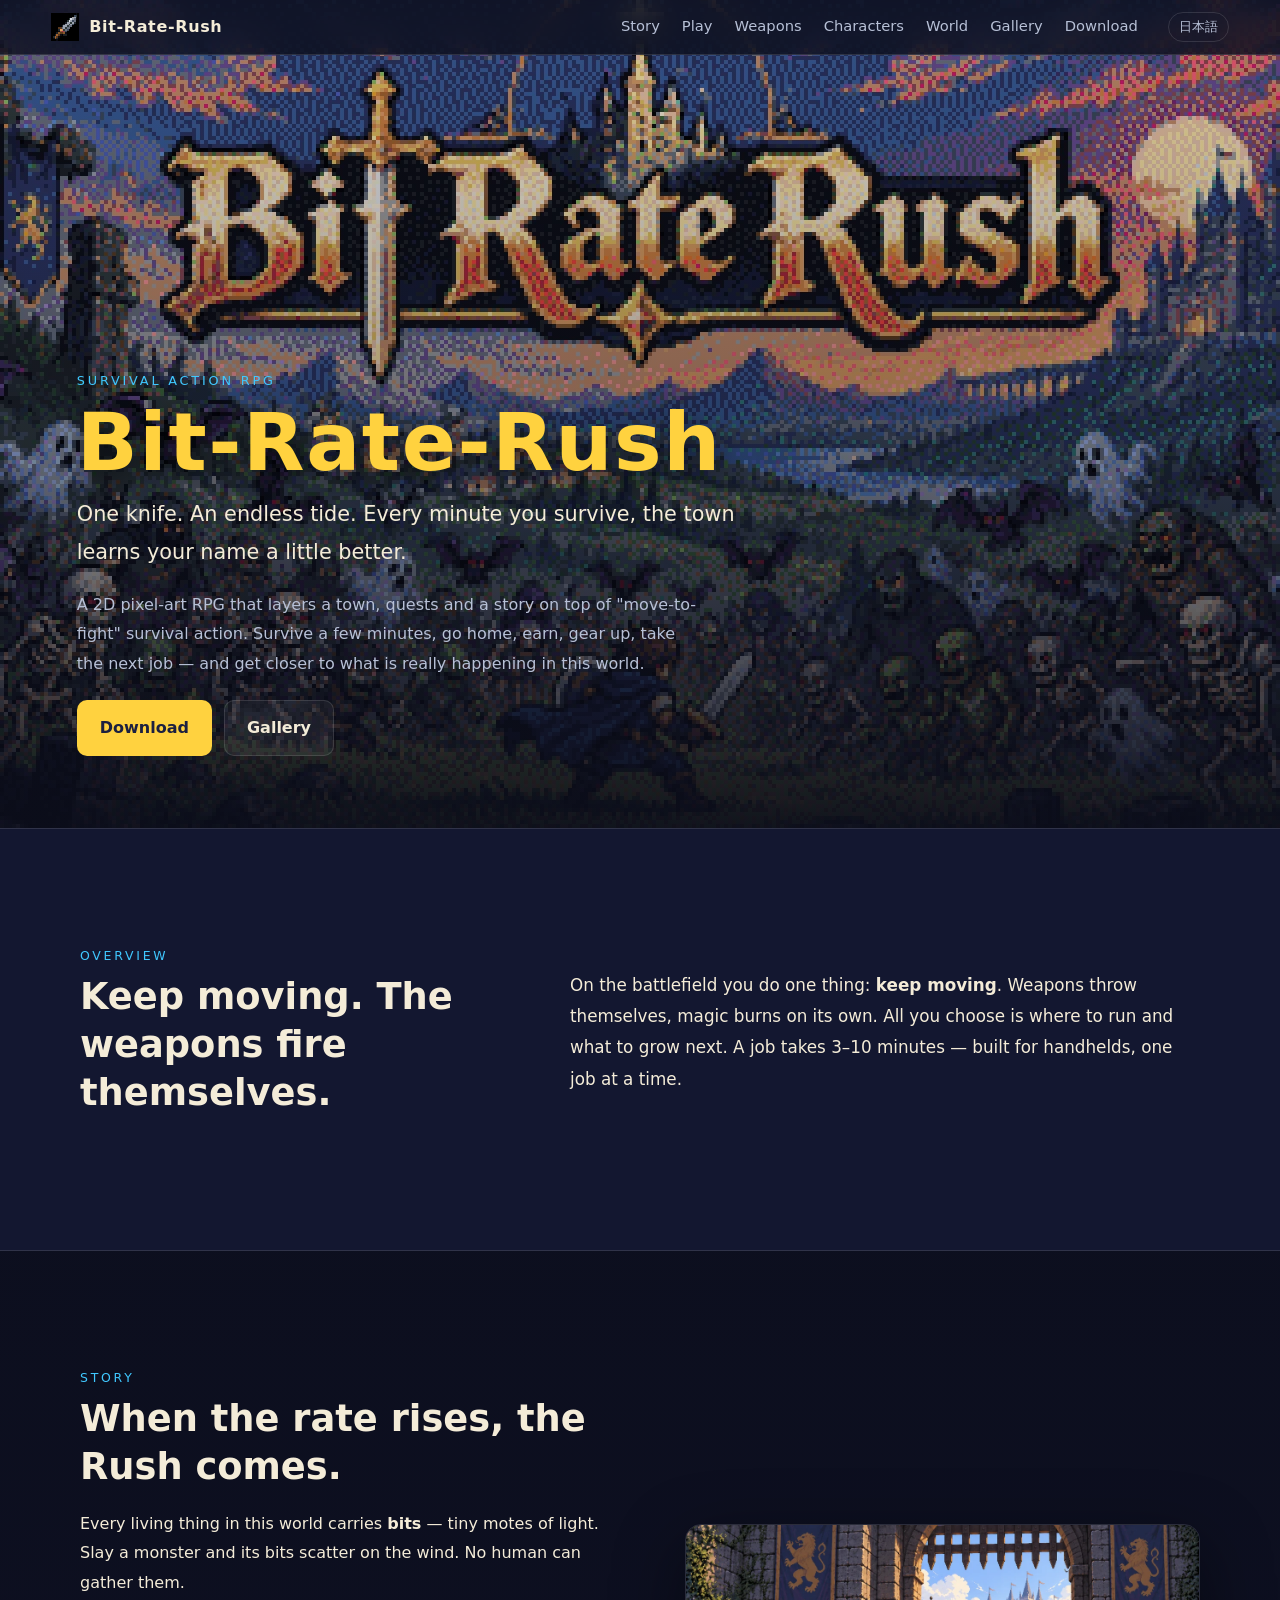
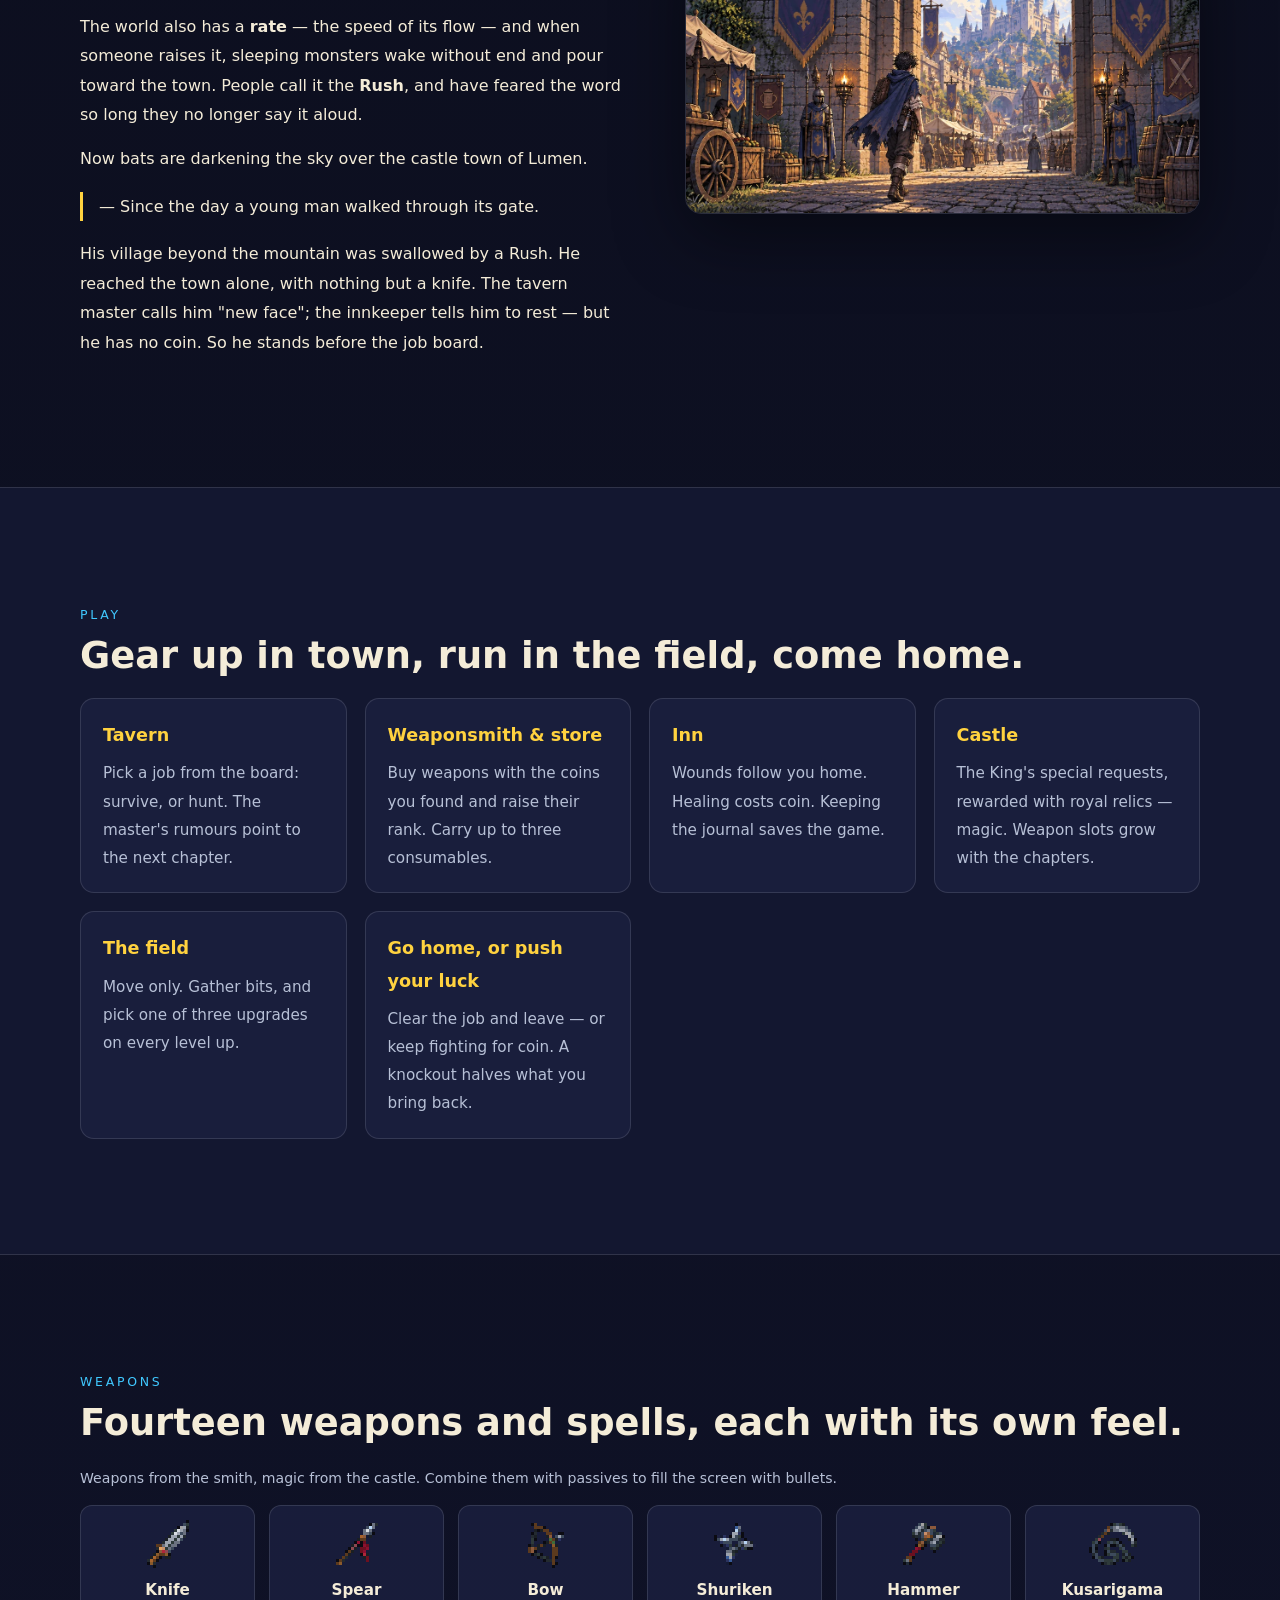
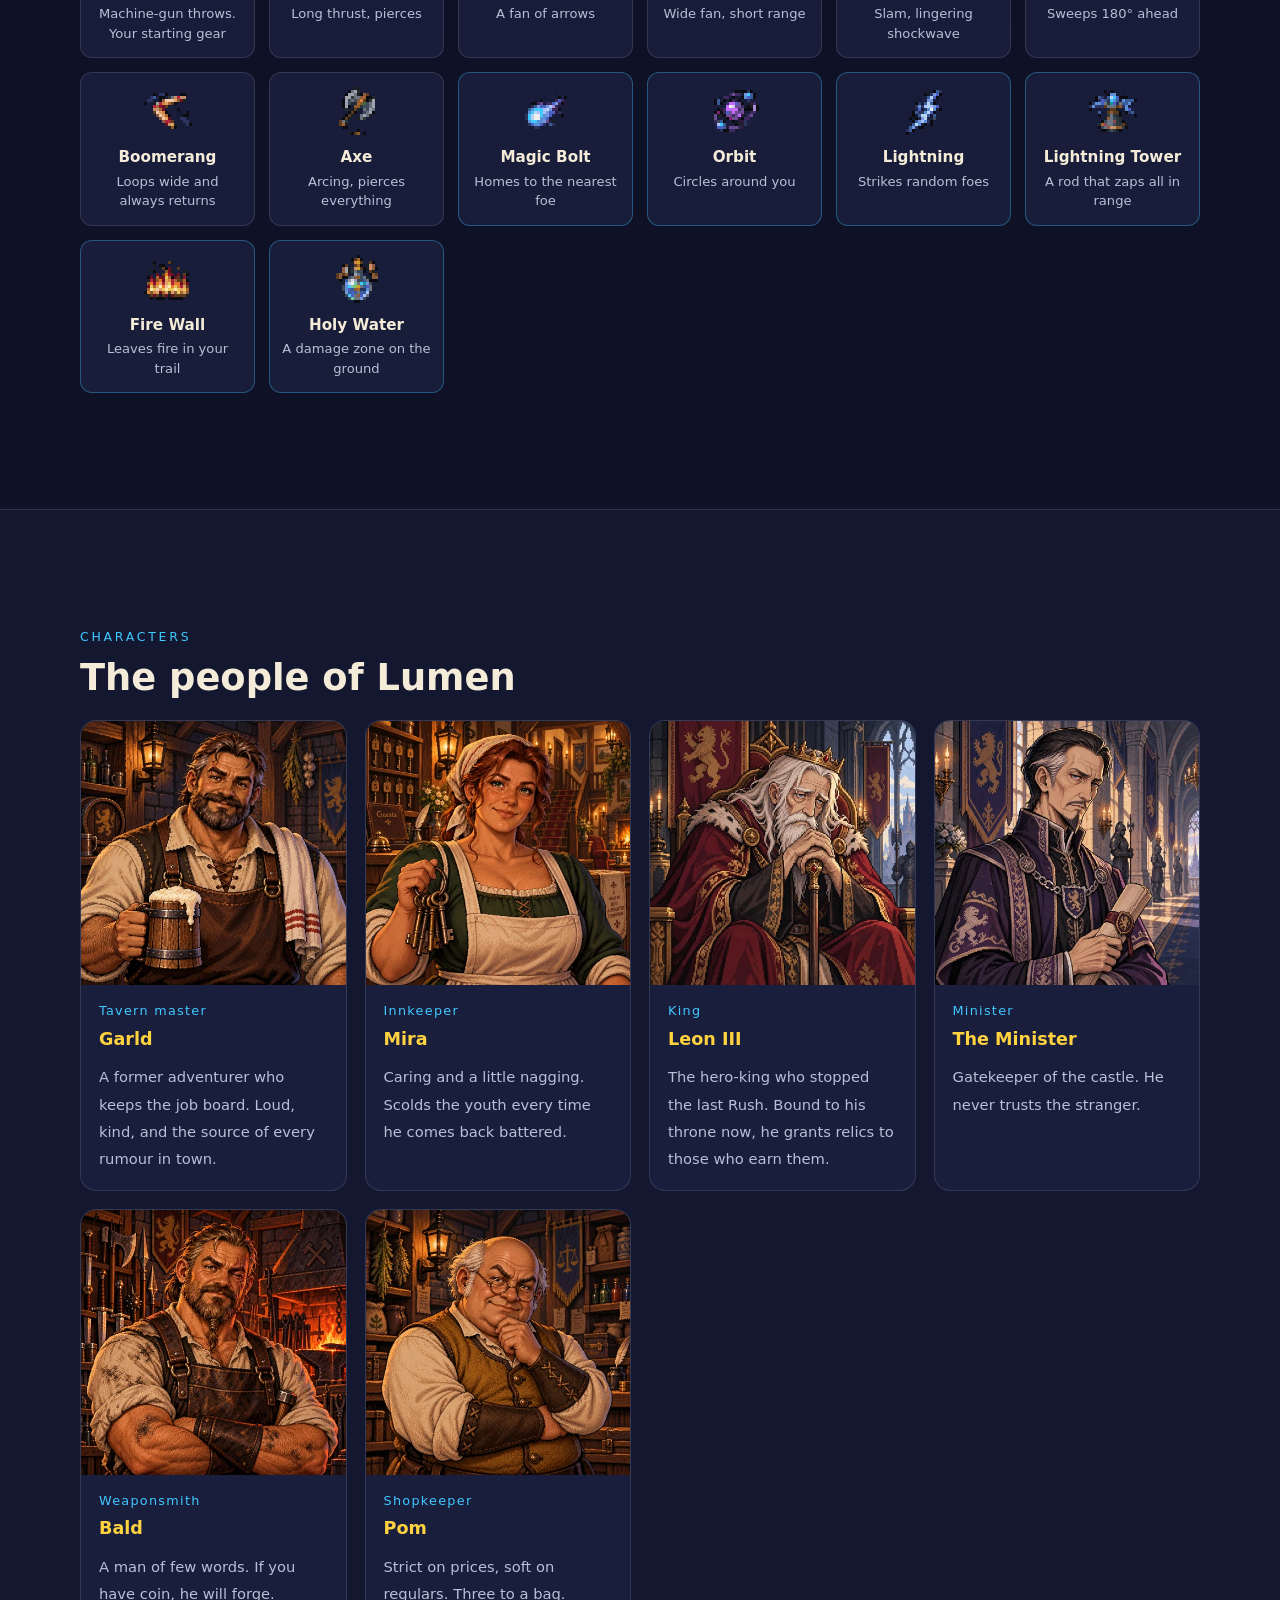
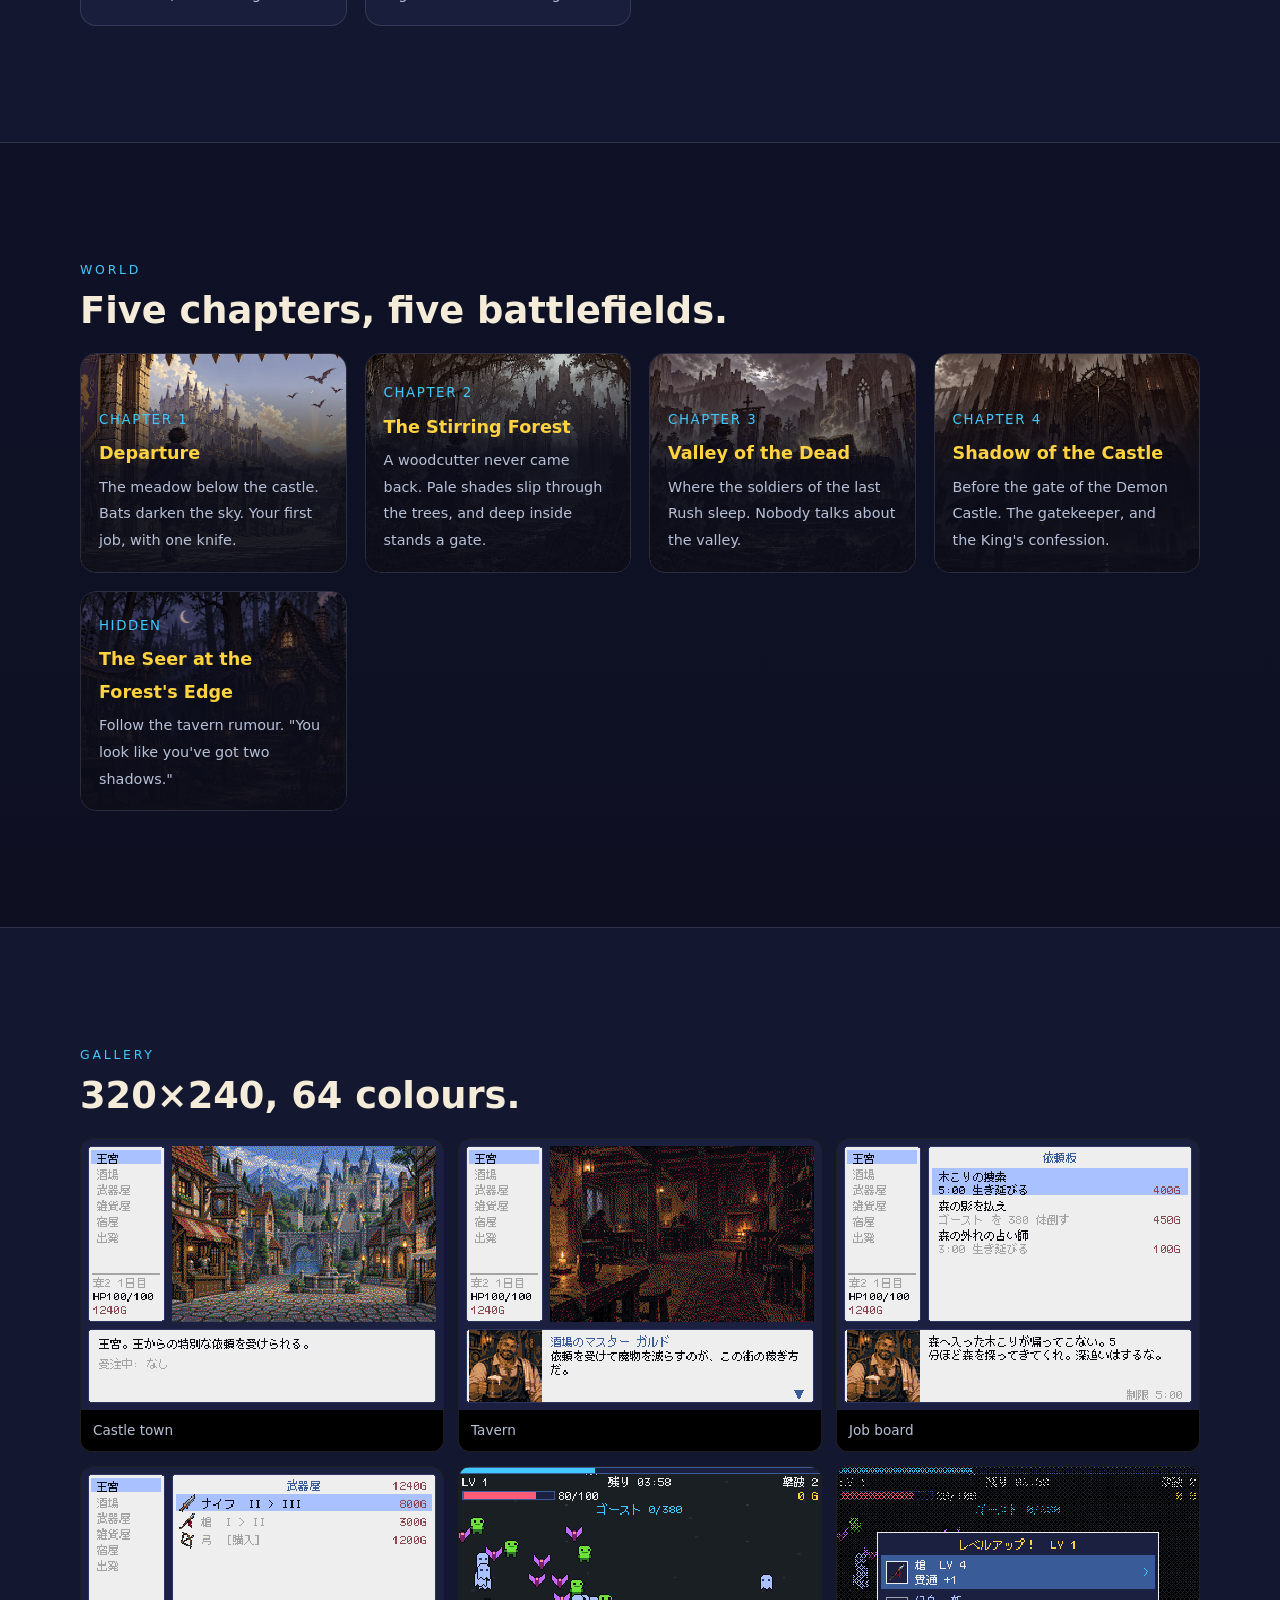
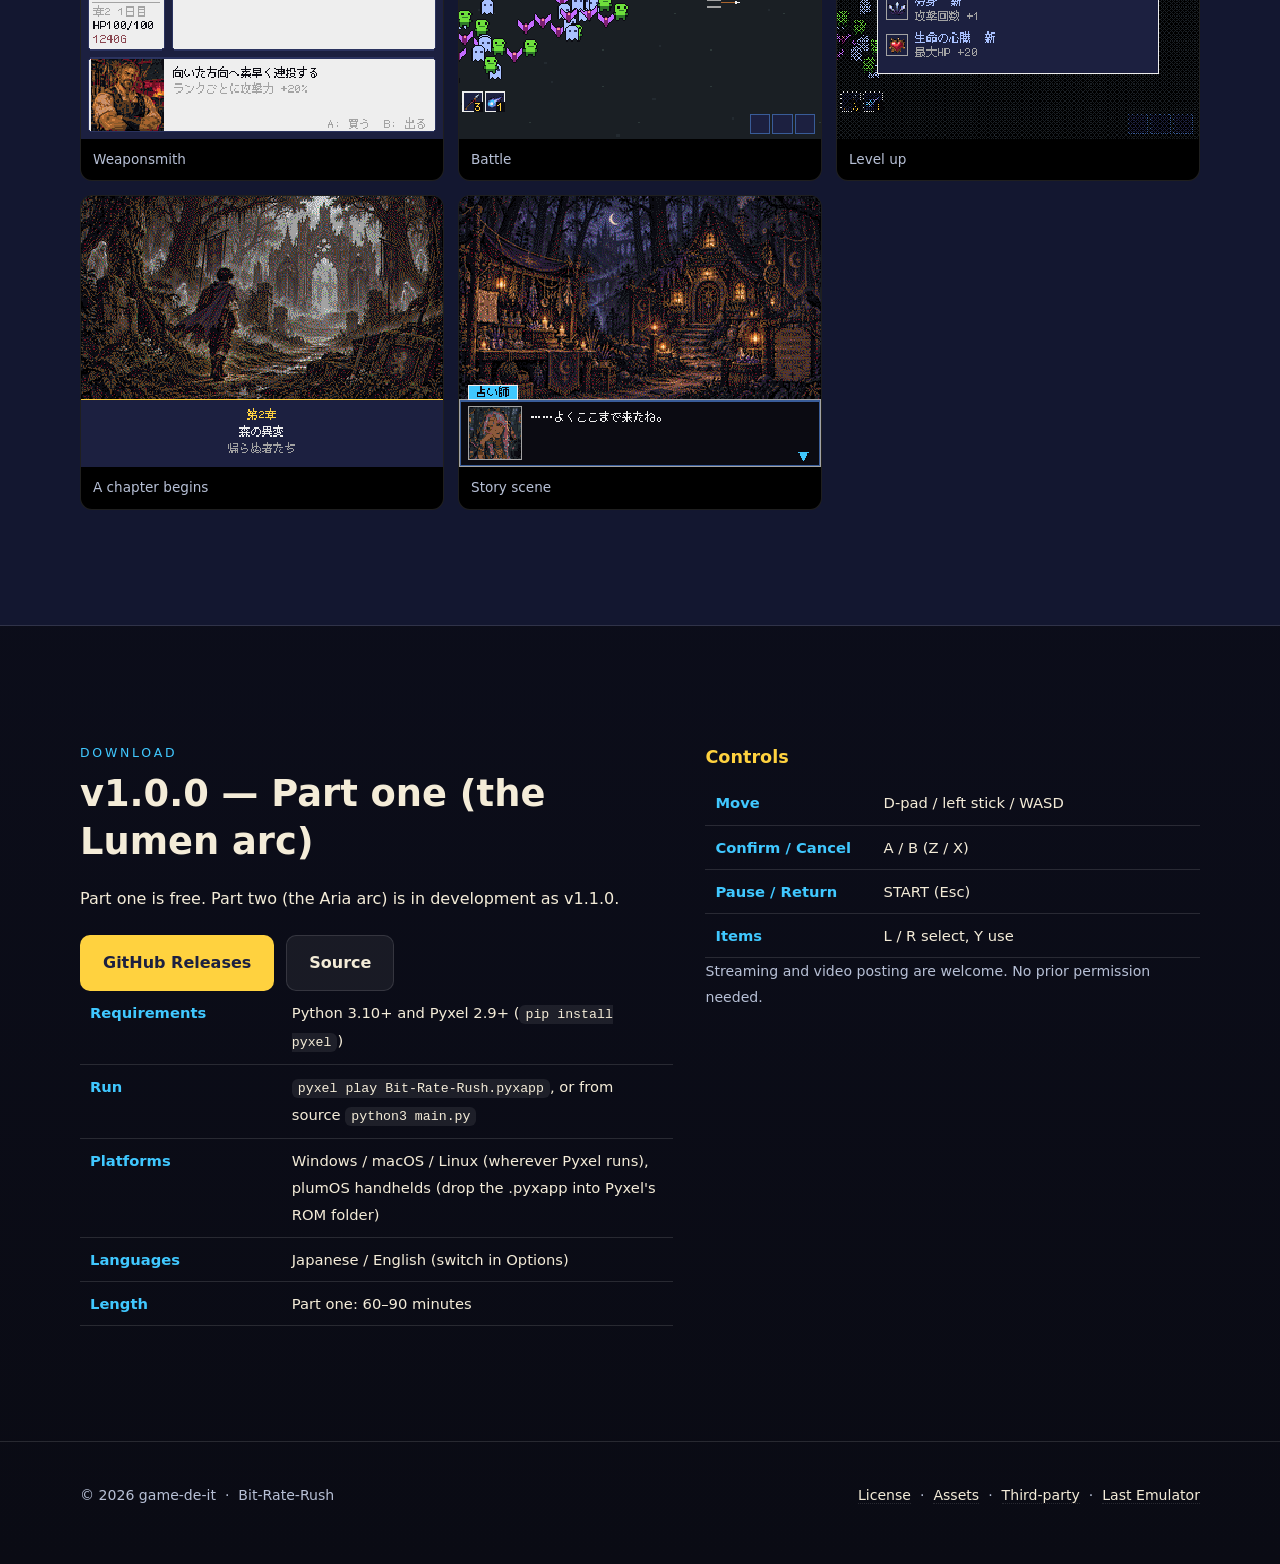
==== index.en.html @ 11d64ed7 "Bit-Rate-Rush 公式サイト (プレビュー版) Co-Authored-By: Claude Opus 5 <noreply@anthropic.com>" ====
<!doctype html>
<html lang="en">
  <head>
    <meta charset="utf-8">
    <meta name="viewport" content="width=device-width, initial-scale=1">
    <title>Bit-Rate-Rush — One knife. An endless tide.</title>
    <meta name="description" content="A 2D pixel-art RPG that layers a town, quests and a story on top of move-to-fight survival action. Built with Pyxel. Japanese / English.">
    <meta name="theme-color" content="#0b0d1a">
    <meta property="og:type" content="website">
    <meta property="og:title" content="Bit-Rate-Rush">
    <meta property="og:description" content="One knife. An endless tide. Every minute you survive, the town learns your name a little better.">
    <meta property="og:image" content="assets/images/hero.webp">
    <link rel="icon" href="assets/images/icon.png">
    <link rel="stylesheet" href="styles.css">
  </head>
  <body>
    <header class="site-header">
      <a class="brand" href="#top"><img class="pixel" src="assets/images/icon.png" alt=""><span>Bit-Rate-Rush</span></a>
      <nav class="site-nav">
        <a href="#story">Story</a>
        <a href="#play">Play</a>
        <a href="#weapons">Weapons</a>
        <a href="#characters">Characters</a>
        <a href="#world">World</a>
        <a href="#gallery">Gallery</a>
        <a href="#download">Download</a>
        <a class="lang" href="index.html">日本語</a>
      </nav>
    </header>

    <main id="top">
      <section class="hero">
        <img class="hero-image pixel" src="assets/images/hero.webp" alt="A young man raising a sword amid a horde">
        <div class="hero-shade"></div>
        <div class="hero-content">
          <p class="kicker">Survival Action RPG</p>
          <h1>Bit-Rate-Rush</h1>
          <p class="subtitle">One knife. An endless tide. Every minute you survive, the town learns your name a little better.</p>
          <p class="hero-copy">
            A 2D pixel-art RPG that layers a town, quests and a story on top of "move-to-fight" survival action.
            Survive a few minutes, go home, earn, gear up, take the next job — and get closer to what is really happening in this world.
          </p>
          <div class="hero-actions">
            <a class="button primary" href="#download">Download</a>
            <a class="button secondary" href="#gallery">Gallery</a>
          </div>
        </div>
      </section>

      <section class="section intro-band">
        <div class="section-inner intro-grid">
          <div><p class="section-label">Overview</p><h2>Keep moving. The weapons fire themselves.</h2></div>
          <p class="lead">On the battlefield you do one thing: <strong>keep moving</strong>. Weapons throw themselves, magic burns on its own. All you choose is where to run and what to grow next. A job takes 3–10 minutes — built for handhelds, one job at a time.</p>
        </div>
      </section>

      <section id="story" class="section">
        <div class="section-inner two-column">
          <div>
            <p class="section-label">Story</p>
            <h2>When the rate rises, the Rush comes.</h2>
            <p>Every living thing in this world carries <strong>bits</strong> — tiny motes of light. Slay a monster and its bits scatter on the wind. No human can gather them.</p>
            <p>The world also has a <strong>rate</strong> — the speed of its flow — and when someone raises it, sleeping monsters wake without end and pour toward the town. People call it the <strong>Rush</strong>, and have feared the word so long they no longer say it aloud.</p>
            <p>Now bats are darkening the sky over the castle town of Lumen.</p>
            <p class="quote">— Since the day a young man walked through its gate.</p>
            <p>His village beyond the mountain was swallowed by a Rush. He reached the town alone, with nothing but a knife. The tavern master calls him "new face"; the innkeeper tells him to rest — but he has no coin. So he stands before the job board.</p>
          </div>
          <figure class="feature-figure"><img src="assets/images/story.webp" alt="A young man passing through the town gate"></figure>
        </div>
      </section>

      <section id="play" class="section intro-band">
        <div class="section-inner">
          <p class="section-label">Play</p>
          <h2>Gear up in town, run in the field, come home.</h2>
          <div class="card-grid">
            <div class="card"><h3>Tavern</h3><p>Pick a job from the board: survive, or hunt. The master's rumours point to the next chapter.</p></div>
            <div class="card"><h3>Weaponsmith &amp; store</h3><p>Buy weapons with the coins you found and raise their rank. Carry up to three consumables.</p></div>
            <div class="card"><h3>Inn</h3><p>Wounds follow you home. Healing costs coin. Keeping the journal saves the game.</p></div>
            <div class="card"><h3>Castle</h3><p>The King's special requests, rewarded with royal relics — magic. Weapon slots grow with the chapters.</p></div>
            <div class="card"><h3>The field</h3><p>Move only. Gather bits, and pick one of three upgrades on every level up.</p></div>
            <div class="card"><h3>Go home, or push your luck</h3><p>Clear the job and leave — or keep fighting for coin. A knockout halves what you bring back.</p></div>
          </div>
        </div>
      </section>

      <section id="weapons" class="section">
        <div class="section-inner">
          <p class="section-label">Weapons</p>
          <h2>Fourteen weapons and spells, each with its own feel.</h2>
          <p class="note">Weapons from the smith, magic from the castle. Combine them with passives to fill the screen with bullets.</p>
          <div class="weapon-grid">
            <div class="weapon"><img class="pixel" src="assets/icons/icon_knife.png" alt=""><b>Knife</b><span>Machine-gun throws. Your starting gear</span></div>
            <div class="weapon"><img class="pixel" src="assets/icons/icon_spear.png" alt=""><b>Spear</b><span>Long thrust, pierces</span></div>
            <div class="weapon"><img class="pixel" src="assets/icons/icon_bow.png" alt=""><b>Bow</b><span>A fan of arrows</span></div>
            <div class="weapon"><img class="pixel" src="assets/icons/icon_shuriken.png" alt=""><b>Shuriken</b><span>Wide fan, short range</span></div>
            <div class="weapon"><img class="pixel" src="assets/icons/icon_hammer.png" alt=""><b>Hammer</b><span>Slam, lingering shockwave</span></div>
            <div class="weapon"><img class="pixel" src="assets/icons/icon_sickle.png" alt=""><b>Kusarigama</b><span>Sweeps 180° ahead</span></div>
            <div class="weapon"><img class="pixel" src="assets/icons/icon_boomerang.png" alt=""><b>Boomerang</b><span>Loops wide and always returns</span></div>
            <div class="weapon"><img class="pixel" src="assets/icons/icon_axe.png" alt=""><b>Axe</b><span>Arcing, pierces everything</span></div>
            <div class="weapon magic"><img class="pixel" src="assets/icons/icon_magic.png" alt=""><b>Magic Bolt</b><span>Homes to the nearest foe</span></div>
            <div class="weapon magic"><img class="pixel" src="assets/icons/icon_orbit.png" alt=""><b>Orbit</b><span>Circles around you</span></div>
            <div class="weapon magic"><img class="pixel" src="assets/icons/icon_zap.png" alt=""><b>Lightning</b><span>Strikes random foes</span></div>
            <div class="weapon magic"><img class="pixel" src="assets/icons/icon_tower.png" alt=""><b>Lightning Tower</b><span>A rod that zaps all in range</span></div>
            <div class="weapon magic"><img class="pixel" src="assets/icons/icon_fire.png" alt=""><b>Fire Wall</b><span>Leaves fire in your trail</span></div>
            <div class="weapon magic"><img class="pixel" src="assets/icons/icon_holy.png" alt=""><b>Holy Water</b><span>A damage zone on the ground</span></div>
          </div>
        </div>
      </section>

      <section id="characters" class="section intro-band">
        <div class="section-inner">
          <p class="section-label">Characters</p>
          <h2>The people of Lumen</h2>
          <div class="character-grid">
            <article class="character-card"><img src="assets/images/npc_master.webp" alt="Garld"><div class="character-body"><p class="role">Tavern master</p><h3>Garld</h3><p>A former adventurer who keeps the job board. Loud, kind, and the source of every rumour in town.</p></div></article>
            <article class="character-card"><img src="assets/images/npc_inn.webp" alt="Mira"><div class="character-body"><p class="role">Innkeeper</p><h3>Mira</h3><p>Caring and a little nagging. Scolds the youth every time he comes back battered.</p></div></article>
            <article class="character-card"><img src="assets/images/npc_king.webp" alt="The King"><div class="character-body"><p class="role">King</p><h3>Leon III</h3><p>The hero-king who stopped the last Rush. Bound to his throne now, he grants relics to those who earn them.</p></div></article>
            <article class="character-card"><img src="assets/images/npc_minister.webp" alt="The Minister"><div class="character-body"><p class="role">Minister</p><h3>The Minister</h3><p>Gatekeeper of the castle. He never trusts the stranger.</p></div></article>
            <article class="character-card"><img src="assets/images/npc_smith.webp" alt="Bald"><div class="character-body"><p class="role">Weaponsmith</p><h3>Bald</h3><p>A man of few words. If you have coin, he will forge.</p></div></article>
            <article class="character-card"><img src="assets/images/npc_shop.webp" alt="Pom"><div class="character-body"><p class="role">Shopkeeper</p><h3>Pom</h3><p>Strict on prices, soft on regulars. Three to a bag.</p></div></article>
          </div>
        </div>
      </section>

      <section id="world" class="section">
        <div class="section-inner">
          <p class="section-label">World</p>
          <h2>Five chapters, five battlefields.</h2>
          <div class="world-grid">
            <div class="world-card"><img src="assets/images/chapter1.webp" alt=""><div class="world-body"><small>CHAPTER 1</small><h3>Departure</h3><p>The meadow below the castle. Bats darken the sky. Your first job, with one knife.</p></div></div>
            <div class="world-card"><img src="assets/images/chapter2.webp" alt=""><div class="world-body"><small>CHAPTER 2</small><h3>The Stirring Forest</h3><p>A woodcutter never came back. Pale shades slip through the trees, and deep inside stands a gate.</p></div></div>
            <div class="world-card"><img src="assets/images/chapter3.webp" alt=""><div class="world-body"><small>CHAPTER 3</small><h3>Valley of the Dead</h3><p>Where the soldiers of the last Rush sleep. Nobody talks about the valley.</p></div></div>
            <div class="world-card"><img src="assets/images/chapter4.webp" alt=""><div class="world-body"><small>CHAPTER 4</small><h3>Shadow of the Castle</h3><p>Before the gate of the Demon Castle. The gatekeeper, and the King's confession.</p></div></div>
            <div class="world-card"><img src="assets/images/forest.webp" alt=""><div class="world-body"><small>HIDDEN</small><h3>The Seer at the Forest's Edge</h3><p>Follow the tavern rumour. "You look like you've got two shadows."</p></div></div>
          </div>
        </div>
      </section>

      <section id="gallery" class="section intro-band">
        <div class="section-inner">
          <p class="section-label">Gallery</p>
          <h2>320×240, 64 colours.</h2>
          <div class="gallery">
            <figure><img class="pixel" src="assets/shots/town.png" alt=""><figcaption>Castle town</figcaption></figure>
            <figure><img class="pixel" src="assets/shots/tavern.png" alt=""><figcaption>Tavern</figcaption></figure>
            <figure><img class="pixel" src="assets/shots/board.png" alt=""><figcaption>Job board</figcaption></figure>
            <figure><img class="pixel" src="assets/shots/smith.png" alt=""><figcaption>Weaponsmith</figcaption></figure>
            <figure><img class="pixel" src="assets/shots/battle.png" alt=""><figcaption>Battle</figcaption></figure>
            <figure><img class="pixel" src="assets/shots/levelup.png" alt=""><figcaption>Level up</figcaption></figure>
            <figure><img class="pixel" src="assets/shots/chapter.png" alt=""><figcaption>A chapter begins</figcaption></figure>
            <figure><img class="pixel" src="assets/shots/vn.png" alt=""><figcaption>Story scene</figcaption></figure>
          </div>
        </div>
      </section>

      <section id="download" class="section">
        <div class="section-inner download-grid">
          <div>
            <p class="section-label">Download</p>
            <h2>v1.0.0 — Part one (the Lumen arc)</h2>
            <p>Part one is free. Part two (the Aria arc) is in development as v1.1.0.</p>
            <div class="hero-actions">
              <a class="button primary" href="https://github.com/game-de-it/Bit-Rate-Rush/releases">GitHub Releases</a>
              <a class="button secondary" href="https://github.com/game-de-it/Bit-Rate-Rush">Source</a>
            </div>
            <table>
              <tr><th>Requirements</th><td>Python 3.10+ and <a href="https://github.com/kitao/pyxel">Pyxel</a> 2.9+ (<code>pip install pyxel</code>)</td></tr>
              <tr><th>Run</th><td><code>pyxel play Bit-Rate-Rush.pyxapp</code>, or from source <code>python3 main.py</code></td></tr>
              <tr><th>Platforms</th><td>Windows / macOS / Linux (wherever Pyxel runs), plumOS handhelds (drop the .pyxapp into Pyxel's ROM folder)</td></tr>
              <tr><th>Languages</th><td>Japanese / English (switch in Options)</td></tr>
              <tr><th>Length</th><td>Part one: 60–90 minutes</td></tr>
            </table>
          </div>
          <div>
            <h3>Controls</h3>
            <table>
              <tr><th>Move</th><td>D-pad / left stick / WASD</td></tr>
              <tr><th>Confirm / Cancel</th><td>A / B (Z / X)</td></tr>
              <tr><th>Pause / Return</th><td>START (Esc)</td></tr>
              <tr><th>Items</th><td>L / R select, Y use</td></tr>
            </table>
            <p class="note">Streaming and video posting are welcome. No prior permission needed.</p>
          </div>
        </div>
      </section>
    </main>

    <footer class="site-footer">
      <div class="section-inner">
        <div>© 2026 game-de-it &nbsp;·&nbsp; Bit-Rate-Rush</div>
        <div>
          <a href="https://github.com/game-de-it/Bit-Rate-Rush/blob/main/LICENSE">License</a> &nbsp;·&nbsp;
          <a href="https://github.com/game-de-it/Bit-Rate-Rush/blob/main/LICENSE-assets.md">Assets</a> &nbsp;·&nbsp;
          <a href="https://github.com/game-de-it/Bit-Rate-Rush/blob/main/THIRD-PARTY.md">Third-party</a> &nbsp;·&nbsp;
          <a href="https://game-de-it.github.io/last-emulator-web/">Last Emulator</a>
        </div>
      </div>
    </footer>
  </body>
</html>
---- styles.css ----
:root {
  color-scheme: dark;
  --bg: #0b0d1a;
  --bg-soft: #131730;
  --panel: rgba(28, 32, 64, 0.78);
  --panel-solid: #1c2040;
  --ink: #f4ecd8;
  --muted: #b7c0d6;
  --line: rgba(255, 255, 255, 0.12);
  --gold: #ffd23f;
  --accent: #40c8ff;
  --red: #ff5c7a;
  --green: #6ee03c;
  --shadow: 0 22px 70px rgba(0, 0, 0, 0.45);
  font-family: "Hiragino Sans", "Hiragino Kaku Gothic ProN", "Yu Gothic", Meiryo, system-ui, sans-serif;
}
* { box-sizing: border-box; }
html { scroll-behavior: smooth; }
body {
  margin: 0;
  background:
    radial-gradient(circle at 12% 6%, rgba(64, 200, 255, 0.10), transparent 30rem),
    radial-gradient(circle at 88% 10%, rgba(255, 210, 63, 0.08), transparent 26rem),
    linear-gradient(180deg, #0b0d1a 0%, #10132a 55%, #0a0b14 100%);
  color: var(--ink);
  line-height: 1.85;
}
img { display: block; max-width: 100%; }
a { color: inherit; text-decoration: none; }
.pixel { image-rendering: pixelated; image-rendering: crisp-edges; }

/* header */
.site-header {
  position: fixed; z-index: 20; top: 0; left: 0; right: 0;
  display: flex; align-items: center; justify-content: space-between; gap: 24px;
  padding: 12px clamp(18px, 4vw, 56px);
  background: rgba(11, 13, 26, 0.78);
  border-bottom: 1px solid var(--line);
  backdrop-filter: blur(16px);
}
.brand { display: flex; align-items: center; gap: 10px; font-weight: 700; letter-spacing: 0.04em; }
.brand img { width: 28px; height: 28px; }
.site-nav { display: flex; gap: clamp(10px, 2vw, 22px); font-size: 0.92rem; color: var(--muted); flex-wrap: wrap; justify-content: flex-end; }
.site-nav a:hover { color: var(--ink); }
.lang { margin-left: 8px; padding: 2px 10px; border: 1px solid var(--line); border-radius: 999px; font-size: 0.8rem; }

/* hero */
.hero { position: relative; min-height: 92vh; display: grid; align-items: end; overflow: hidden; }
.hero-image { position: absolute; inset: 0; width: 100%; height: 100%; object-fit: cover; object-position: center 30%; }
.hero-shade { position: absolute; inset: 0; background: linear-gradient(180deg, rgba(11,13,26,0.15) 0%, rgba(11,13,26,0.35) 50%, rgba(11,13,26,0.96) 100%); }
.hero-content { position: relative; padding: 0 clamp(18px, 6vw, 96px) clamp(48px, 8vh, 96px); max-width: 860px; }
.kicker { margin: 0 0 8px; color: var(--accent); letter-spacing: 0.22em; text-transform: uppercase; font-size: 0.8rem; }
.hero h1 { margin: 0; font-size: clamp(2.4rem, 7vw, 5rem); line-height: 1.05; letter-spacing: 0.02em; color: var(--gold); text-shadow: 0 6px 30px rgba(0,0,0,0.6); }
.subtitle { margin: 10px 0 18px; font-size: clamp(1rem, 2vw, 1.3rem); color: var(--ink); }
.hero-copy { max-width: 620px; color: var(--muted); }
.hero-actions { display: flex; gap: 12px; flex-wrap: wrap; margin-top: 22px; }
.button { display: inline-block; padding: 12px 22px; border-radius: 10px; font-weight: 700; border: 1px solid var(--line); transition: transform .15s, background .15s; }
.button:hover { transform: translateY(-2px); }
.button.primary { background: var(--gold); color: #1c2040; border-color: transparent; }
.button.secondary { background: rgba(255,255,255,0.06); }

/* sections */
.section { padding: clamp(56px, 9vw, 120px) clamp(18px, 5vw, 72px); }
.section-inner { max-width: 1120px; margin: 0 auto; }
.section-label { margin: 0 0 6px; color: var(--accent); letter-spacing: 0.22em; text-transform: uppercase; font-size: 0.78rem; }
h2 { margin: 0 0 18px; font-size: clamp(1.5rem, 3.4vw, 2.3rem); line-height: 1.3; }
h3 { margin: 0 0 8px; font-size: 1.1rem; color: var(--gold); }
p { margin: 0 0 14px; }
.two-column { display: grid; grid-template-columns: 1.05fr 1fr; gap: clamp(24px, 5vw, 64px); align-items: center; }
.feature-figure { margin: 0; border-radius: 16px; overflow: hidden; box-shadow: var(--shadow); border: 1px solid var(--line); }
.intro-band { background: var(--bg-soft); border-top: 1px solid var(--line); border-bottom: 1px solid var(--line); }
.intro-grid { display: grid; grid-template-columns: 1fr 1.4fr; gap: 40px; align-items: center; }
.lead { font-size: 1.05rem; }
.quote { border-left: 3px solid var(--gold); padding-left: 16px; color: var(--ink); font-style: normal; margin: 18px 0; }

/* cards */
.card-grid { display: grid; grid-template-columns: repeat(auto-fit, minmax(240px, 1fr)); gap: 18px; }
.card { background: var(--panel); border: 1px solid var(--line); border-radius: 14px; padding: 20px 22px; }
.card p { color: var(--muted); font-size: 0.95rem; margin: 0; }

/* weapons */
.weapon-grid { display: grid; grid-template-columns: repeat(auto-fit, minmax(150px, 1fr)); gap: 14px; }
.weapon { background: var(--panel); border: 1px solid var(--line); border-radius: 12px; padding: 14px 12px; text-align: center; }
.weapon img { width: 48px; height: 48px; margin: 0 auto 8px; }
.weapon b { display: block; color: var(--ink); font-size: 0.95rem; }
.weapon span { color: var(--muted); font-size: 0.82rem; line-height: 1.5; display: block; }
.weapon.magic { border-color: rgba(64,200,255,0.35); }

/* characters */
.character-grid { display: grid; grid-template-columns: repeat(auto-fit, minmax(230px, 1fr)); gap: 18px; }
.character-card { background: var(--panel); border: 1px solid var(--line); border-radius: 16px; overflow: hidden; }
.character-card img { width: 100%; aspect-ratio: 1; object-fit: cover; }
.character-body { padding: 14px 18px 18px; }
.role { margin: 0; color: var(--accent); font-size: 0.8rem; letter-spacing: 0.1em; }
.character-body p:last-child { color: var(--muted); font-size: 0.92rem; margin: 0; }

/* world */
.world-grid { display: grid; grid-template-columns: repeat(auto-fit, minmax(260px, 1fr)); gap: 18px; }
.world-card { position: relative; border-radius: 16px; overflow: hidden; border: 1px solid var(--line); min-height: 220px; display: grid; align-items: end; }
.world-card img { position: absolute; inset: 0; width: 100%; height: 100%; object-fit: cover; }
.world-card .world-body { position: relative; padding: 18px; background: linear-gradient(180deg, transparent, rgba(11,13,26,0.92) 45%); }
.world-body small { color: var(--accent); letter-spacing: 0.12em; }
.world-body h3 { margin: 4px 0; }
.world-body p { margin: 0; color: var(--muted); font-size: 0.9rem; }

/* gallery */
.gallery { display: grid; grid-template-columns: repeat(auto-fit, minmax(300px, 1fr)); gap: 14px; }
.gallery figure { margin: 0; border-radius: 12px; overflow: hidden; border: 1px solid var(--line); background: #000; }
.gallery figcaption { padding: 8px 12px; font-size: 0.85rem; color: var(--muted); }

/* download */
.download-grid { display: grid; grid-template-columns: 1.2fr 1fr; gap: 32px; align-items: start; }
table { width: 100%; border-collapse: collapse; font-size: 0.92rem; }
th, td { text-align: left; padding: 8px 10px; border-bottom: 1px solid var(--line); vertical-align: top; }
th { color: var(--accent); font-weight: 600; width: 34%; }
.note { color: var(--muted); font-size: 0.88rem; }
code { background: rgba(255,255,255,0.08); padding: 2px 6px; border-radius: 6px; font-size: 0.9em; }

/* footer */
.site-footer { padding: 40px clamp(18px, 5vw, 72px) 60px; border-top: 1px solid var(--line); color: var(--muted); font-size: 0.88rem; }
.site-footer .section-inner { display: flex; flex-wrap: wrap; gap: 18px 36px; justify-content: space-between; }
.site-footer a { color: var(--ink); border-bottom: 1px dotted var(--line); }

@media (max-width: 820px) {
  .two-column, .intro-grid, .download-grid { grid-template-columns: 1fr; }
  .site-nav { display: none; }
  .hero { min-height: 70vh; }
}
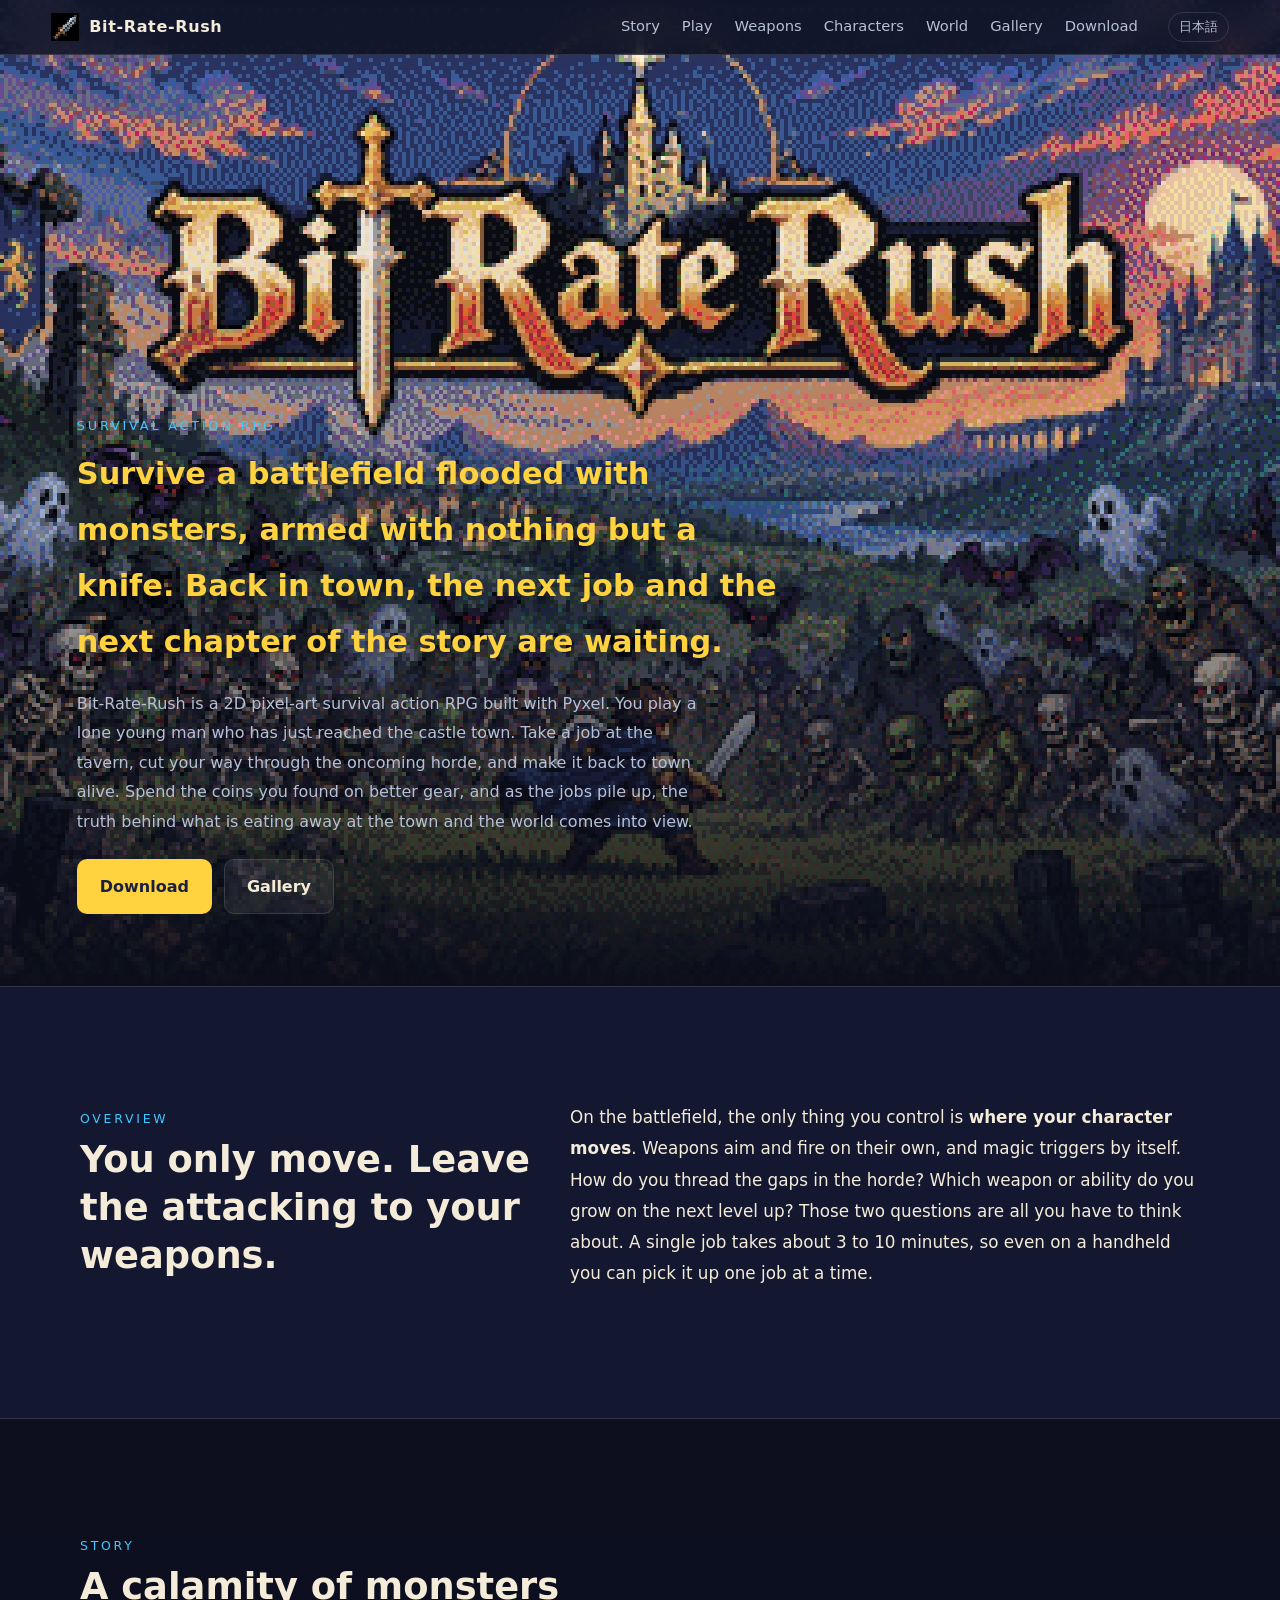
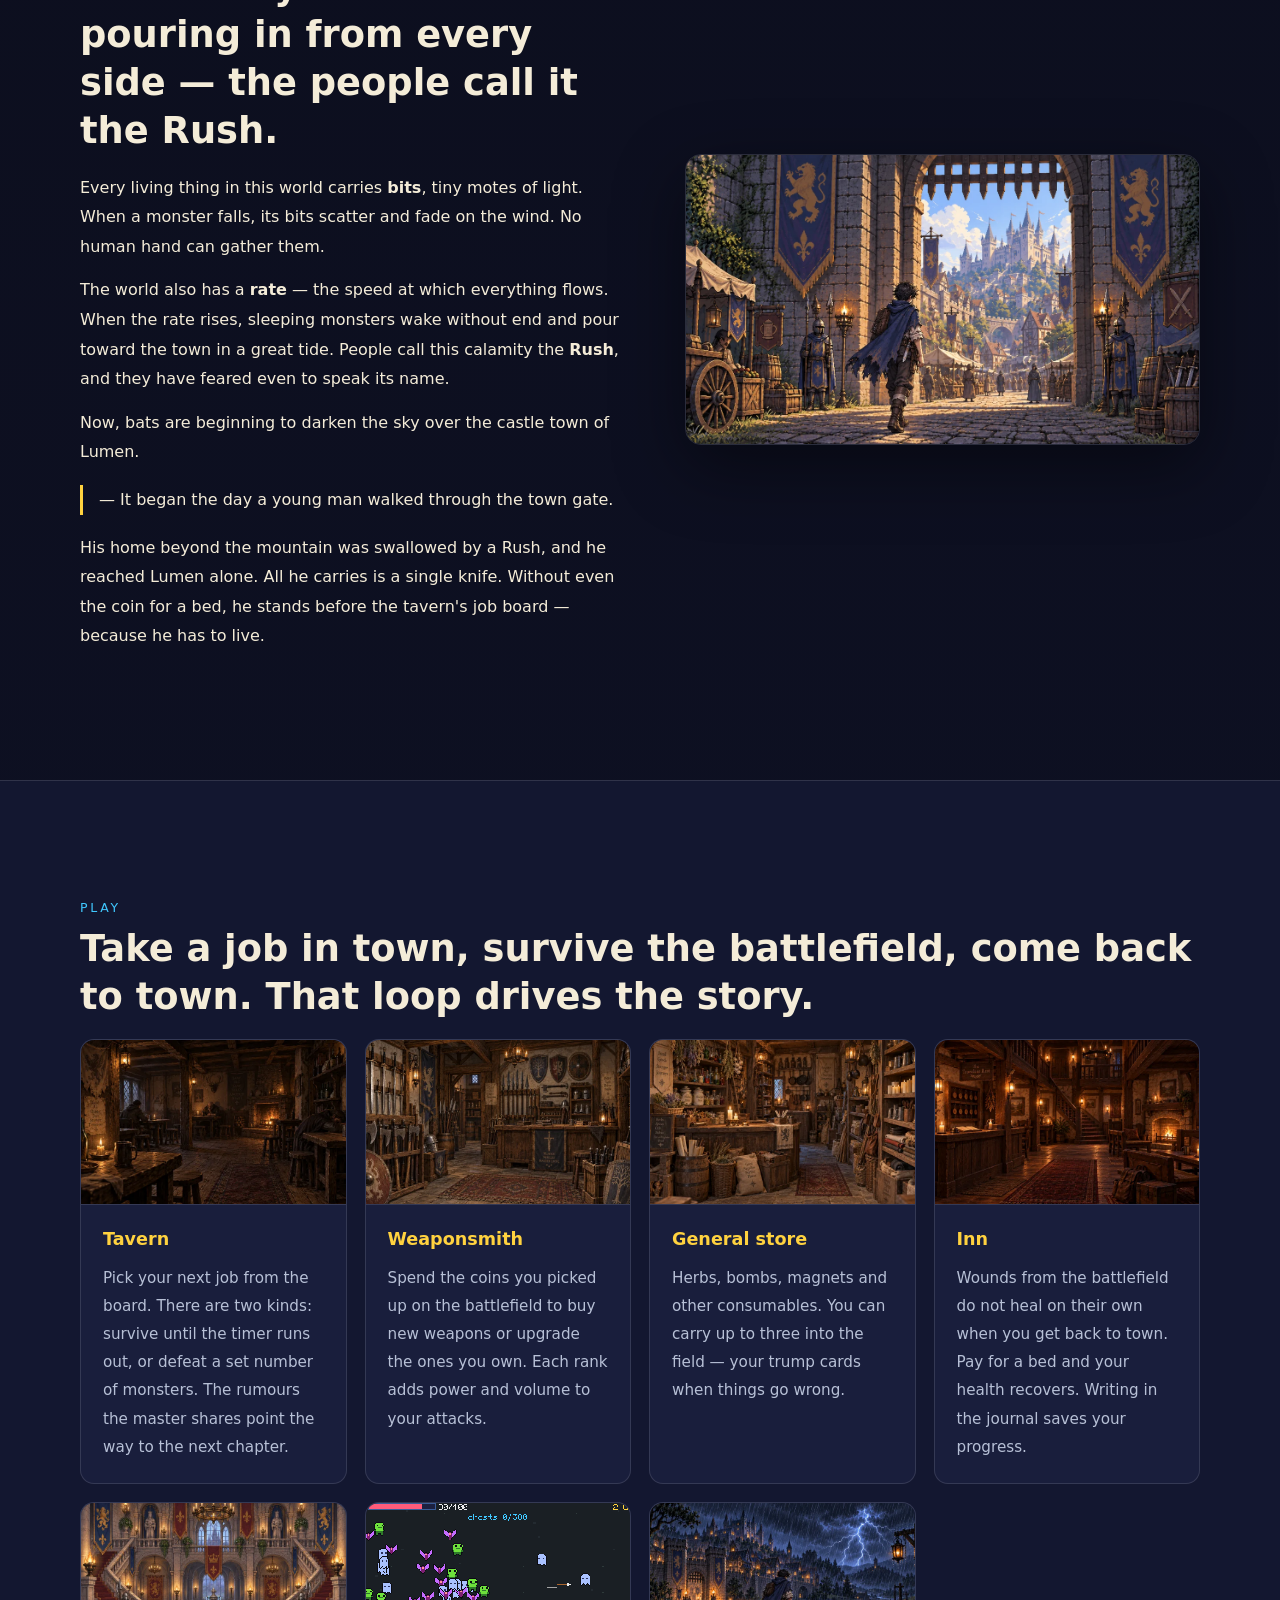
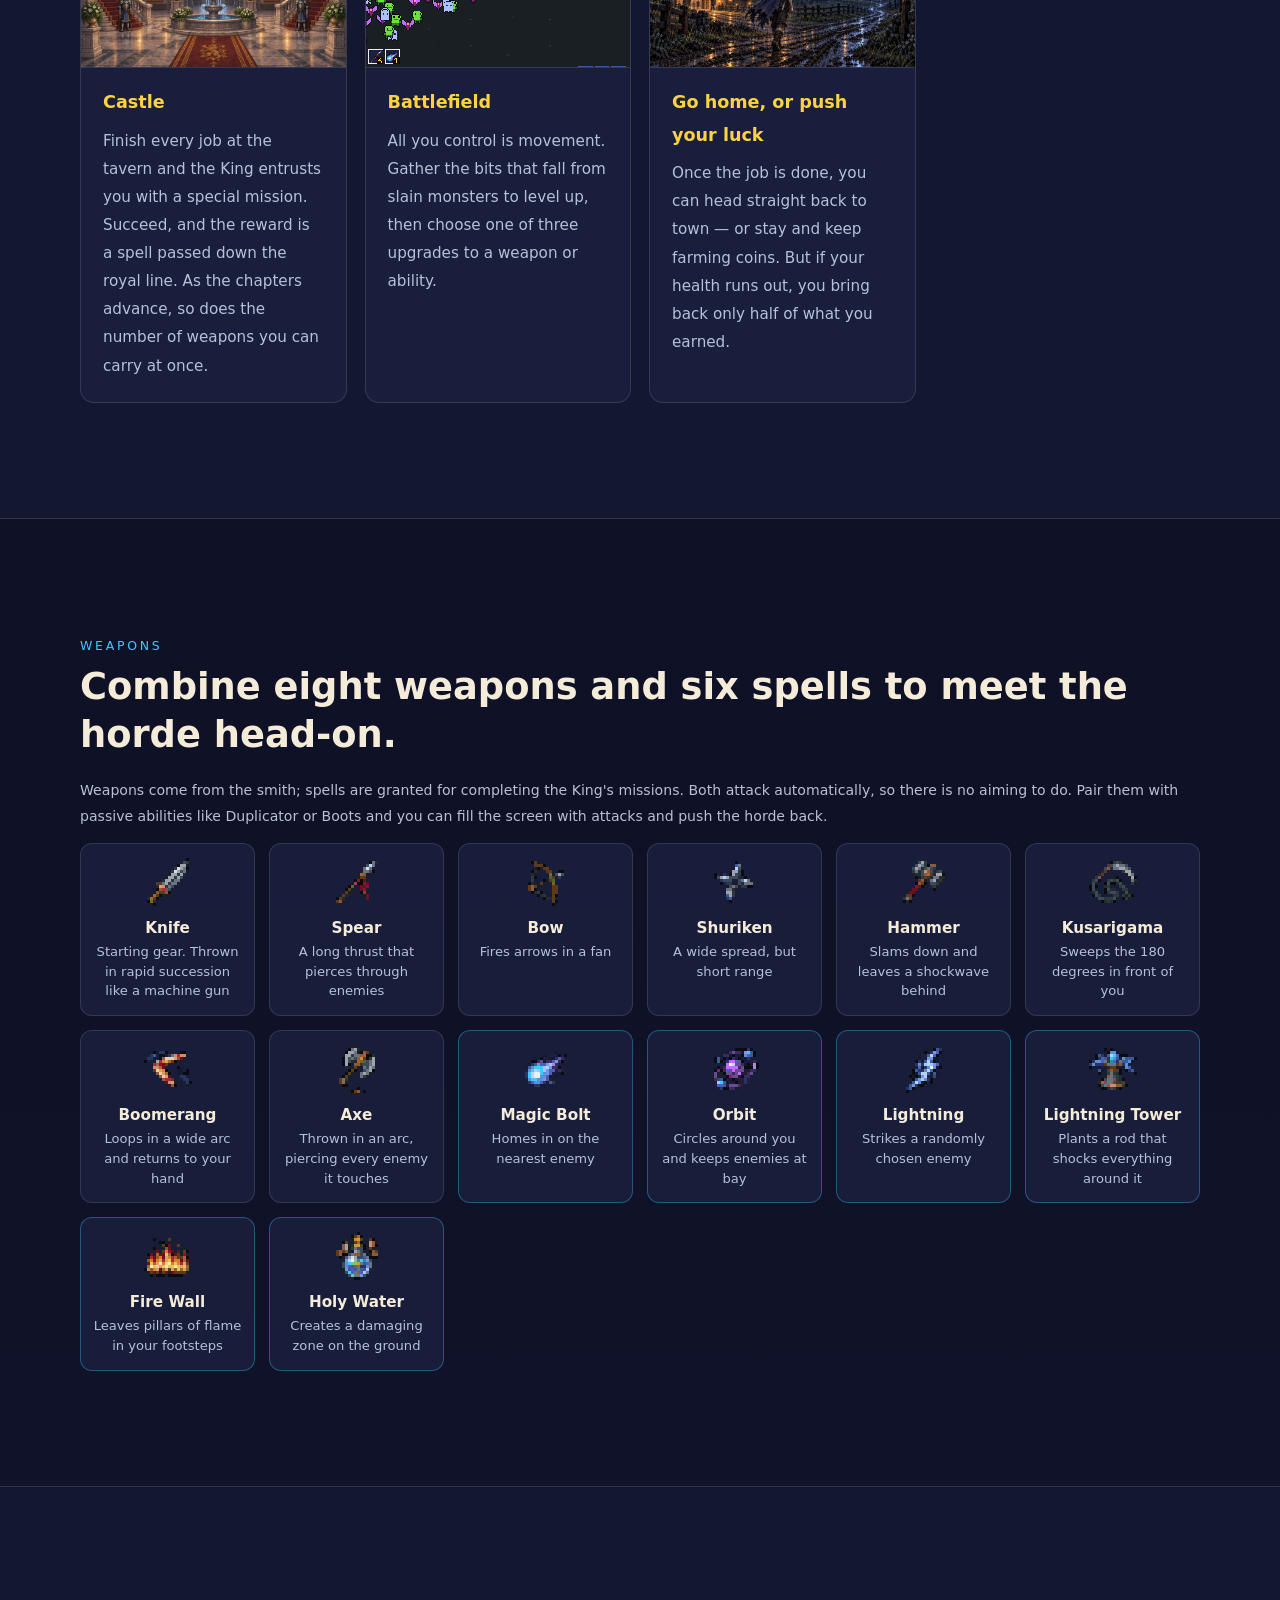
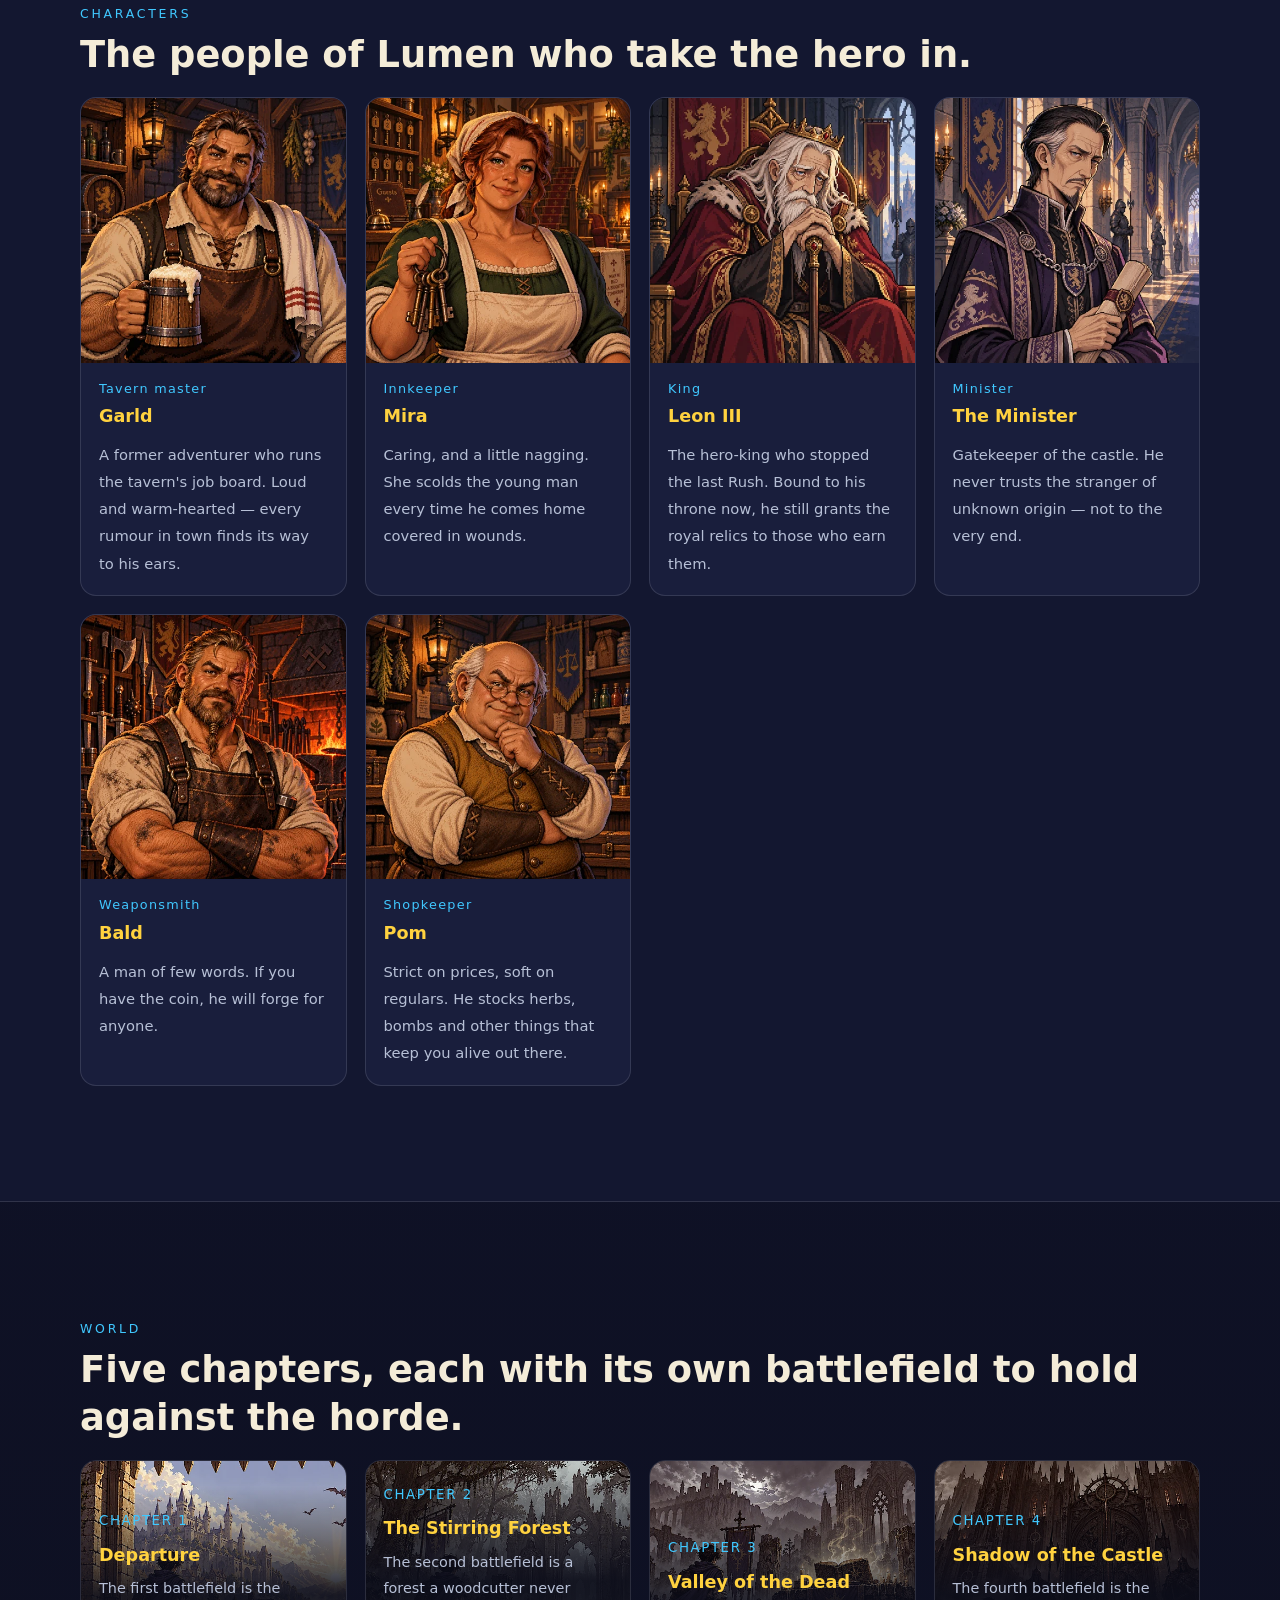
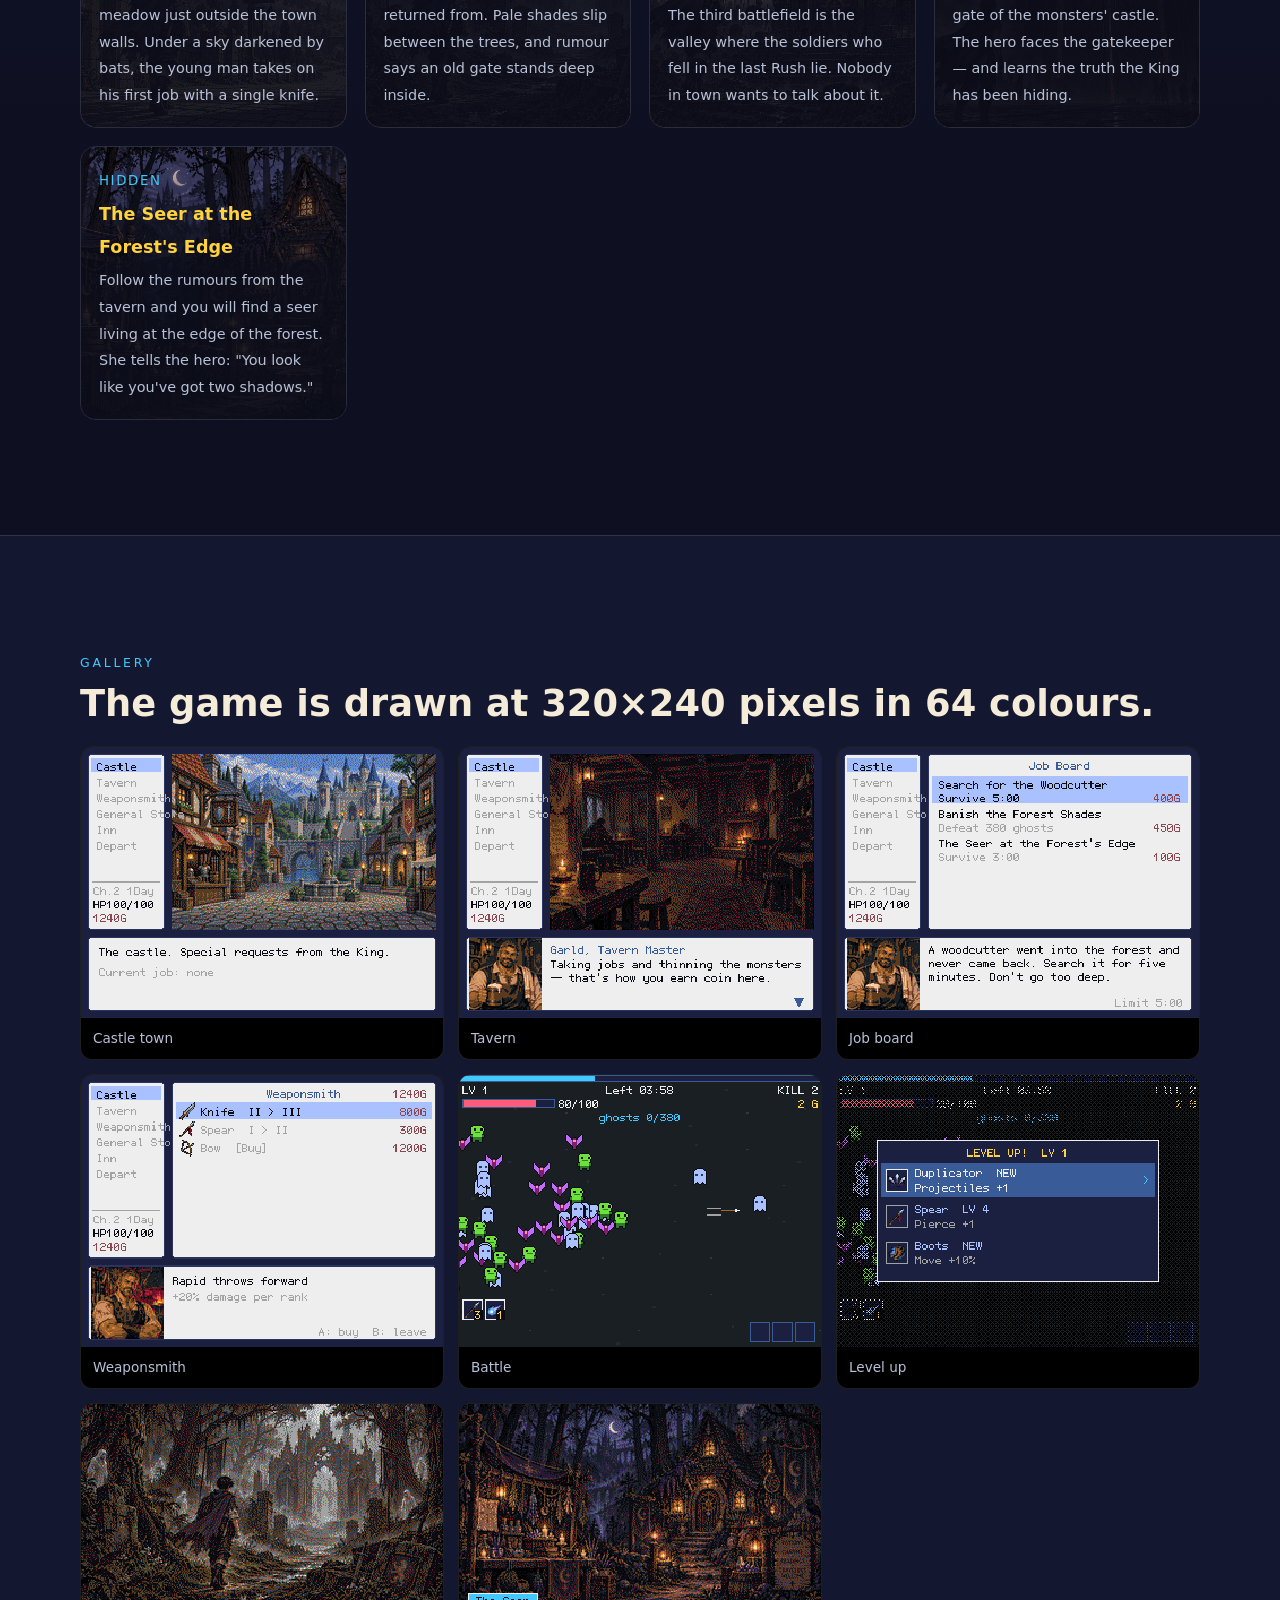
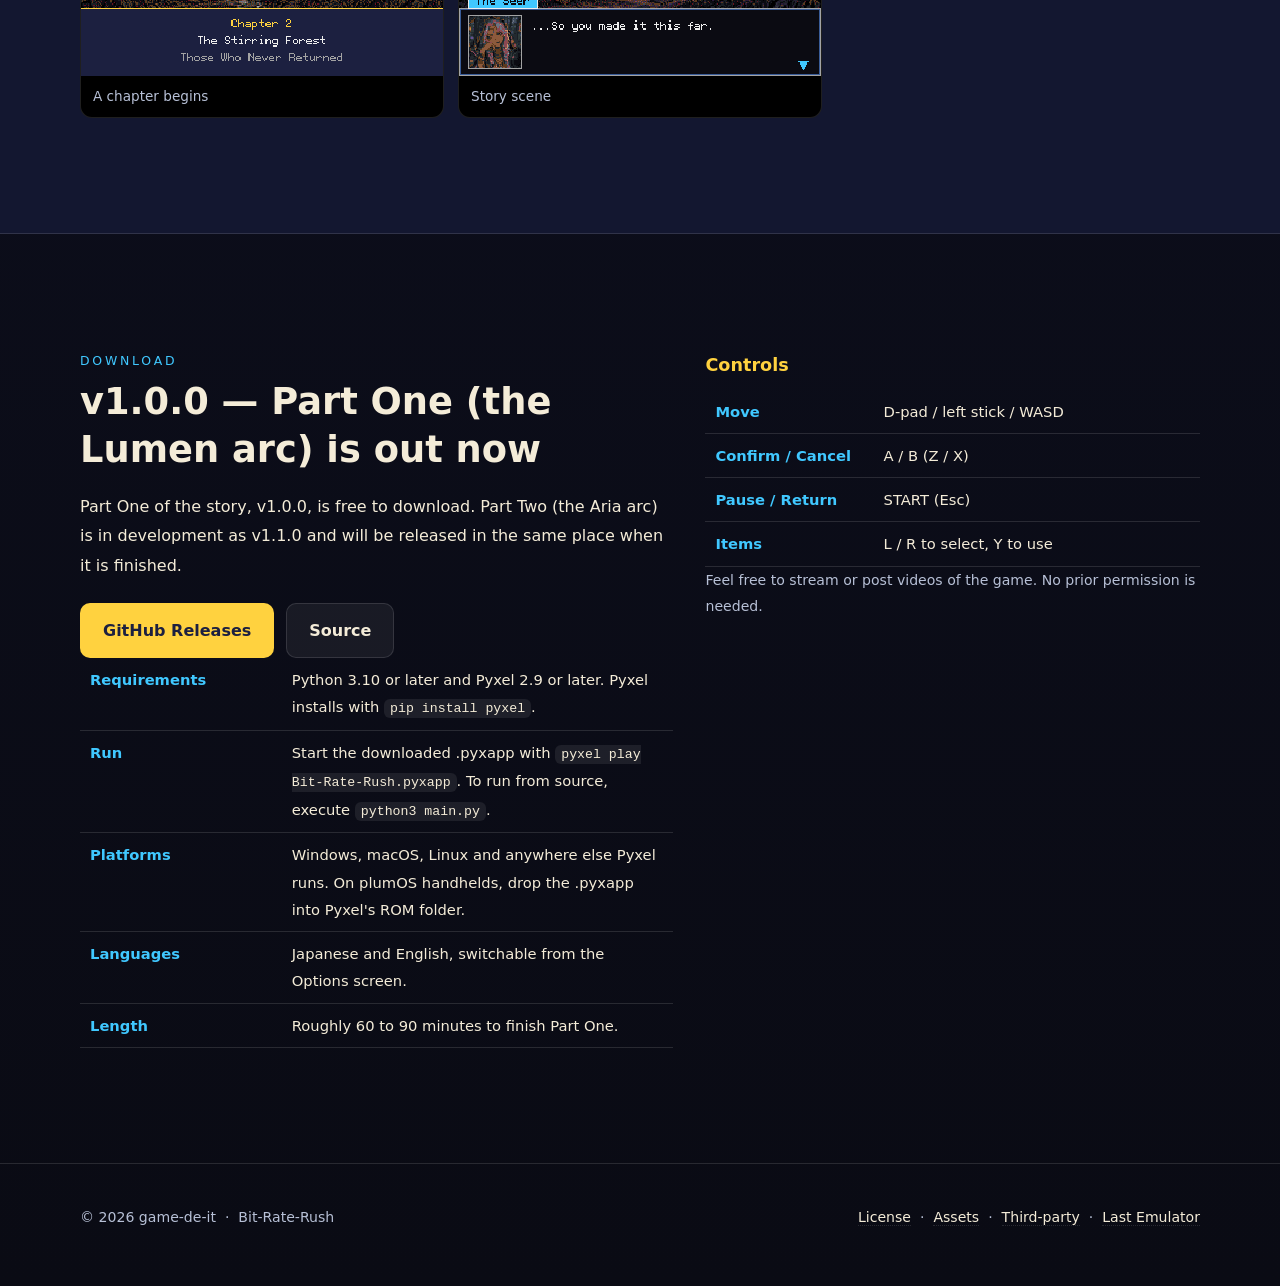
==== commit 0488d558: "Play に施設画像 (武器屋・雑貨屋を分割)、英語版を日本語版から翻訳、英語スクショ Co-Authored-By: Claude Opus 5 <noreply@anthropic.com>" ====
--- a/index.en.html
+++ b/index.en.html
@@ -3,12 +3,12 @@
   <head>
     <meta charset="utf-8">
     <meta name="viewport" content="width=device-width, initial-scale=1">
-    <title>Bit-Rate-Rush — One knife. An endless tide.</title>
-    <meta name="description" content="A 2D pixel-art RPG that layers a town, quests and a story on top of move-to-fight survival action. Built with Pyxel. Japanese / English.">
+    <title>Bit-Rate-Rush Official Site — Survival Action RPG</title>
+    <meta name="description" content="Cut through hordes of monsters with a single knife, then return to town to take on jobs and advance the story. A 2D pixel-art survival action RPG built with Pyxel. Japanese and English.">
     <meta name="theme-color" content="#0b0d1a">
     <meta property="og:type" content="website">
     <meta property="og:title" content="Bit-Rate-Rush">
-    <meta property="og:description" content="One knife. An endless tide. Every minute you survive, the town learns your name a little better.">
+    <meta property="og:description" content="Survive a battlefield flooded with monsters with nothing but a knife. Back in town, the next job and the next chapter of the story are waiting.">
     <meta property="og:image" content="assets/images/hero.webp">
     <link rel="icon" href="assets/images/icon.png">
     <link rel="stylesheet" href="styles.css">
@@ -30,15 +30,16 @@
 
     <main id="top">
       <section class="hero">
-        <img class="hero-image pixel" src="assets/images/hero.webp" alt="A young man raising a sword amid a horde">
+        <img class="hero-image pixel" src="assets/images/hero.webp" alt="A young man raising a sword amid a horde of monsters">
         <div class="hero-shade"></div>
         <div class="hero-content">
           <p class="kicker">Survival Action RPG</p>
           <h1>Bit-Rate-Rush</h1>
-          <p class="subtitle">One knife. An endless tide. Every minute you survive, the town learns your name a little better.</p>
+          <p class="subtitle">Survive a battlefield flooded with monsters, armed with nothing but a knife. Back in town, the next job and the next chapter of the story are waiting.</p>
           <p class="hero-copy">
-            A 2D pixel-art RPG that layers a town, quests and a story on top of "move-to-fight" survival action.
-            Survive a few minutes, go home, earn, gear up, take the next job — and get closer to what is really happening in this world.
+            Bit-Rate-Rush is a 2D pixel-art survival action RPG built with Pyxel.
+            You play a lone young man who has just reached the castle town. Take a job at the tavern, cut your way through the oncoming horde, and make it back to town alive.
+            Spend the coins you found on better gear, and as the jobs pile up, the truth behind what is eating away at the town and the world comes into view.
           </p>
           <div class="hero-actions">
             <a class="button primary" href="#download">Download</a>
@@ -49,8 +50,12 @@
 
       <section class="section intro-band">
         <div class="section-inner intro-grid">
-          <div><p class="section-label">Overview</p><h2>Keep moving. The weapons fire themselves.</h2></div>
-          <p class="lead">On the battlefield you do one thing: <strong>keep moving</strong>. Weapons throw themselves, magic burns on its own. All you choose is where to run and what to grow next. A job takes 3–10 minutes — built for handhelds, one job at a time.</p>
+          <div><p class="section-label">Overview</p><h2>You only move. Leave the attacking to your weapons.</h2></div>
+          <p class="lead">
+            On the battlefield, the only thing you control is <strong>where your character moves</strong>. Weapons aim and fire on their own, and magic triggers by itself.
+            How do you thread the gaps in the horde? Which weapon or ability do you grow on the next level up? Those two questions are all you have to think about.
+            A single job takes about 3 to 10 minutes, so even on a handheld you can pick it up one job at a time.
+          </p>
         </div>
       </section>
 
@@ -58,12 +63,12 @@
         <div class="section-inner two-column">
           <div>
             <p class="section-label">Story</p>
-            <h2>When the rate rises, the Rush comes.</h2>
-            <p>Every living thing in this world carries <strong>bits</strong> — tiny motes of light. Slay a monster and its bits scatter on the wind. No human can gather them.</p>
-            <p>The world also has a <strong>rate</strong> — the speed of its flow — and when someone raises it, sleeping monsters wake without end and pour toward the town. People call it the <strong>Rush</strong>, and have feared the word so long they no longer say it aloud.</p>
-            <p>Now bats are darkening the sky over the castle town of Lumen.</p>
-            <p class="quote">— Since the day a young man walked through its gate.</p>
-            <p>His village beyond the mountain was swallowed by a Rush. He reached the town alone, with nothing but a knife. The tavern master calls him "new face"; the innkeeper tells him to rest — but he has no coin. So he stands before the job board.</p>
+            <h2>A calamity of monsters pouring in from every side — the people call it the Rush.</h2>
+            <p>Every living thing in this world carries <strong>bits</strong>, tiny motes of light. When a monster falls, its bits scatter and fade on the wind. No human hand can gather them.</p>
+            <p>The world also has a <strong>rate</strong> — the speed at which everything flows. When the rate rises, sleeping monsters wake without end and pour toward the town in a great tide. People call this calamity the <strong>Rush</strong>, and they have feared even to speak its name.</p>
+            <p>Now, bats are beginning to darken the sky over the castle town of Lumen.</p>
+            <p class="quote">— It began the day a young man walked through the town gate.</p>
+            <p>His home beyond the mountain was swallowed by a Rush, and he reached Lumen alone. All he carries is a single knife. Without even the coin for a bed, he stands before the tavern's job board — because he has to live.</p>
           </div>
           <figure class="feature-figure"><img src="assets/images/story.webp" alt="A young man passing through the town gate"></figure>
         </div>
@@ -72,14 +77,15 @@
       <section id="play" class="section intro-band">
         <div class="section-inner">
           <p class="section-label">Play</p>
-          <h2>Gear up in town, run in the field, come home.</h2>
+          <h2>Take a job in town, survive the battlefield, come back to town. That loop drives the story.</h2>
           <div class="card-grid">
-            <div class="card"><h3>Tavern</h3><p>Pick a job from the board: survive, or hunt. The master's rumours point to the next chapter.</p></div>
-            <div class="card"><h3>Weaponsmith &amp; store</h3><p>Buy weapons with the coins you found and raise their rank. Carry up to three consumables.</p></div>
-            <div class="card"><h3>Inn</h3><p>Wounds follow you home. Healing costs coin. Keeping the journal saves the game.</p></div>
-            <div class="card"><h3>Castle</h3><p>The King's special requests, rewarded with royal relics — magic. Weapon slots grow with the chapters.</p></div>
-            <div class="card"><h3>The field</h3><p>Move only. Gather bits, and pick one of three upgrades on every level up.</p></div>
-            <div class="card"><h3>Go home, or push your luck</h3><p>Clear the job and leave — or keep fighting for coin. A knockout halves what you bring back.</p></div>
+            <div class="card"><img src="assets/images/play_tavern.webp" alt="Tavern"><div class="card-body"><h3>Tavern</h3><p>Pick your next job from the board. There are two kinds: survive until the timer runs out, or defeat a set number of monsters. The rumours the master shares point the way to the next chapter.</p></div></div>
+            <div class="card"><img src="assets/images/play_smith.webp" alt="Weaponsmith"><div class="card-body"><h3>Weaponsmith</h3><p>Spend the coins you picked up on the battlefield to buy new weapons or upgrade the ones you own. Each rank adds power and volume to your attacks.</p></div></div>
+            <div class="card"><img src="assets/images/play_shop.webp" alt="General store"><div class="card-body"><h3>General store</h3><p>Herbs, bombs, magnets and other consumables. You can carry up to three into the field — your trump cards when things go wrong.</p></div></div>
+            <div class="card"><img src="assets/images/play_inn.webp" alt="Inn"><div class="card-body"><h3>Inn</h3><p>Wounds from the battlefield do not heal on their own when you get back to town. Pay for a bed and your health recovers. Writing in the journal saves your progress.</p></div></div>
+            <div class="card"><img src="assets/images/play_castle.webp" alt="Castle"><div class="card-body"><h3>Castle</h3><p>Finish every job at the tavern and the King entrusts you with a special mission. Succeed, and the reward is a spell passed down the royal line. As the chapters advance, so does the number of weapons you can carry at once.</p></div></div>
+            <div class="card"><img class="pixel" src="assets/shots/en/battle.png" alt="Battlefield"><div class="card-body"><h3>Battlefield</h3><p>All you control is movement. Gather the bits that fall from slain monsters to level up, then choose one of three upgrades to a weapon or ability.</p></div></div>
+            <div class="card"><img src="assets/images/play_return.webp" alt="Heading home"><div class="card-body"><h3>Go home, or push your luck</h3><p>Once the job is done, you can head straight back to town — or stay and keep farming coins. But if your health runs out, you bring back only half of what you earned.</p></div></div>
           </div>
         </div>
       </section>
@@ -87,23 +93,23 @@
       <section id="weapons" class="section">
         <div class="section-inner">
           <p class="section-label">Weapons</p>
-          <h2>Fourteen weapons and spells, each with its own feel.</h2>
-          <p class="note">Weapons from the smith, magic from the castle. Combine them with passives to fill the screen with bullets.</p>
+          <h2>Combine eight weapons and six spells to meet the horde head-on.</h2>
+          <p class="note">Weapons come from the smith; spells are granted for completing the King's missions. Both attack automatically, so there is no aiming to do. Pair them with passive abilities like Duplicator or Boots and you can fill the screen with attacks and push the horde back.</p>
           <div class="weapon-grid">
-            <div class="weapon"><img class="pixel" src="assets/icons/icon_knife.png" alt=""><b>Knife</b><span>Machine-gun throws. Your starting gear</span></div>
-            <div class="weapon"><img class="pixel" src="assets/icons/icon_spear.png" alt=""><b>Spear</b><span>Long thrust, pierces</span></div>
-            <div class="weapon"><img class="pixel" src="assets/icons/icon_bow.png" alt=""><b>Bow</b><span>A fan of arrows</span></div>
-            <div class="weapon"><img class="pixel" src="assets/icons/icon_shuriken.png" alt=""><b>Shuriken</b><span>Wide fan, short range</span></div>
-            <div class="weapon"><img class="pixel" src="assets/icons/icon_hammer.png" alt=""><b>Hammer</b><span>Slam, lingering shockwave</span></div>
-            <div class="weapon"><img class="pixel" src="assets/icons/icon_sickle.png" alt=""><b>Kusarigama</b><span>Sweeps 180° ahead</span></div>
-            <div class="weapon"><img class="pixel" src="assets/icons/icon_boomerang.png" alt=""><b>Boomerang</b><span>Loops wide and always returns</span></div>
-            <div class="weapon"><img class="pixel" src="assets/icons/icon_axe.png" alt=""><b>Axe</b><span>Arcing, pierces everything</span></div>
-            <div class="weapon magic"><img class="pixel" src="assets/icons/icon_magic.png" alt=""><b>Magic Bolt</b><span>Homes to the nearest foe</span></div>
-            <div class="weapon magic"><img class="pixel" src="assets/icons/icon_orbit.png" alt=""><b>Orbit</b><span>Circles around you</span></div>
-            <div class="weapon magic"><img class="pixel" src="assets/icons/icon_zap.png" alt=""><b>Lightning</b><span>Strikes random foes</span></div>
-            <div class="weapon magic"><img class="pixel" src="assets/icons/icon_tower.png" alt=""><b>Lightning Tower</b><span>A rod that zaps all in range</span></div>
-            <div class="weapon magic"><img class="pixel" src="assets/icons/icon_fire.png" alt=""><b>Fire Wall</b><span>Leaves fire in your trail</span></div>
-            <div class="weapon magic"><img class="pixel" src="assets/icons/icon_holy.png" alt=""><b>Holy Water</b><span>A damage zone on the ground</span></div>
+            <div class="weapon"><img class="pixel" src="assets/icons/icon_knife.png" alt=""><b>Knife</b><span>Starting gear. Thrown in rapid succession like a machine gun</span></div>
+            <div class="weapon"><img class="pixel" src="assets/icons/icon_spear.png" alt=""><b>Spear</b><span>A long thrust that pierces through enemies</span></div>
+            <div class="weapon"><img class="pixel" src="assets/icons/icon_bow.png" alt=""><b>Bow</b><span>Fires arrows in a fan</span></div>
+            <div class="weapon"><img class="pixel" src="assets/icons/icon_shuriken.png" alt=""><b>Shuriken</b><span>A wide spread, but short range</span></div>
+            <div class="weapon"><img class="pixel" src="assets/icons/icon_hammer.png" alt=""><b>Hammer</b><span>Slams down and leaves a shockwave behind</span></div>
+            <div class="weapon"><img class="pixel" src="assets/icons/icon_sickle.png" alt=""><b>Kusarigama</b><span>Sweeps the 180 degrees in front of you</span></div>
+            <div class="weapon"><img class="pixel" src="assets/icons/icon_boomerang.png" alt=""><b>Boomerang</b><span>Loops in a wide arc and returns to your hand</span></div>
+            <div class="weapon"><img class="pixel" src="assets/icons/icon_axe.png" alt=""><b>Axe</b><span>Thrown in an arc, piercing every enemy it touches</span></div>
+            <div class="weapon magic"><img class="pixel" src="assets/icons/icon_magic.png" alt=""><b>Magic Bolt</b><span>Homes in on the nearest enemy</span></div>
+            <div class="weapon magic"><img class="pixel" src="assets/icons/icon_orbit.png" alt=""><b>Orbit</b><span>Circles around you and keeps enemies at bay</span></div>
+            <div class="weapon magic"><img class="pixel" src="assets/icons/icon_zap.png" alt=""><b>Lightning</b><span>Strikes a randomly chosen enemy</span></div>
+            <div class="weapon magic"><img class="pixel" src="assets/icons/icon_tower.png" alt=""><b>Lightning Tower</b><span>Plants a rod that shocks everything around it</span></div>
+            <div class="weapon magic"><img class="pixel" src="assets/icons/icon_fire.png" alt=""><b>Fire Wall</b><span>Leaves pillars of flame in your footsteps</span></div>
+            <div class="weapon magic"><img class="pixel" src="assets/icons/icon_holy.png" alt=""><b>Holy Water</b><span>Creates a damaging zone on the ground</span></div>
           </div>
         </div>
       </section>
@@ -111,14 +117,14 @@
       <section id="characters" class="section intro-band">
         <div class="section-inner">
           <p class="section-label">Characters</p>
-          <h2>The people of Lumen</h2>
+          <h2>The people of Lumen who take the hero in.</h2>
           <div class="character-grid">
-            <article class="character-card"><img src="assets/images/npc_master.webp" alt="Garld"><div class="character-body"><p class="role">Tavern master</p><h3>Garld</h3><p>A former adventurer who keeps the job board. Loud, kind, and the source of every rumour in town.</p></div></article>
-            <article class="character-card"><img src="assets/images/npc_inn.webp" alt="Mira"><div class="character-body"><p class="role">Innkeeper</p><h3>Mira</h3><p>Caring and a little nagging. Scolds the youth every time he comes back battered.</p></div></article>
-            <article class="character-card"><img src="assets/images/npc_king.webp" alt="The King"><div class="character-body"><p class="role">King</p><h3>Leon III</h3><p>The hero-king who stopped the last Rush. Bound to his throne now, he grants relics to those who earn them.</p></div></article>
-            <article class="character-card"><img src="assets/images/npc_minister.webp" alt="The Minister"><div class="character-body"><p class="role">Minister</p><h3>The Minister</h3><p>Gatekeeper of the castle. He never trusts the stranger.</p></div></article>
-            <article class="character-card"><img src="assets/images/npc_smith.webp" alt="Bald"><div class="character-body"><p class="role">Weaponsmith</p><h3>Bald</h3><p>A man of few words. If you have coin, he will forge.</p></div></article>
-            <article class="character-card"><img src="assets/images/npc_shop.webp" alt="Pom"><div class="character-body"><p class="role">Shopkeeper</p><h3>Pom</h3><p>Strict on prices, soft on regulars. Three to a bag.</p></div></article>
+            <article class="character-card"><img src="assets/images/npc_master.webp" alt="Garld"><div class="character-body"><p class="role">Tavern master</p><h3>Garld</h3><p>A former adventurer who runs the tavern's job board. Loud and warm-hearted — every rumour in town finds its way to his ears.</p></div></article>
+            <article class="character-card"><img src="assets/images/npc_inn.webp" alt="Mira"><div class="character-body"><p class="role">Innkeeper</p><h3>Mira</h3><p>Caring, and a little nagging. She scolds the young man every time he comes home covered in wounds.</p></div></article>
+            <article class="character-card"><img src="assets/images/npc_king.webp" alt="The King"><div class="character-body"><p class="role">King</p><h3>Leon III</h3><p>The hero-king who stopped the last Rush. Bound to his throne now, he still grants the royal relics to those who earn them.</p></div></article>
+            <article class="character-card"><img src="assets/images/npc_minister.webp" alt="The Minister"><div class="character-body"><p class="role">Minister</p><h3>The Minister</h3><p>Gatekeeper of the castle. He never trusts the stranger of unknown origin — not to the very end.</p></div></article>
+            <article class="character-card"><img src="assets/images/npc_smith.webp" alt="Bald"><div class="character-body"><p class="role">Weaponsmith</p><h3>Bald</h3><p>A man of few words. If you have the coin, he will forge for anyone.</p></div></article>
+            <article class="character-card"><img src="assets/images/npc_shop.webp" alt="Pom"><div class="character-body"><p class="role">Shopkeeper</p><h3>Pom</h3><p>Strict on prices, soft on regulars. He stocks herbs, bombs and other things that keep you alive out there.</p></div></article>
           </div>
         </div>
       </section>
@@ -126,13 +132,13 @@
       <section id="world" class="section">
         <div class="section-inner">
           <p class="section-label">World</p>
-          <h2>Five chapters, five battlefields.</h2>
+          <h2>Five chapters, each with its own battlefield to hold against the horde.</h2>
           <div class="world-grid">
-            <div class="world-card"><img src="assets/images/chapter1.webp" alt=""><div class="world-body"><small>CHAPTER 1</small><h3>Departure</h3><p>The meadow below the castle. Bats darken the sky. Your first job, with one knife.</p></div></div>
-            <div class="world-card"><img src="assets/images/chapter2.webp" alt=""><div class="world-body"><small>CHAPTER 2</small><h3>The Stirring Forest</h3><p>A woodcutter never came back. Pale shades slip through the trees, and deep inside stands a gate.</p></div></div>
-            <div class="world-card"><img src="assets/images/chapter3.webp" alt=""><div class="world-body"><small>CHAPTER 3</small><h3>Valley of the Dead</h3><p>Where the soldiers of the last Rush sleep. Nobody talks about the valley.</p></div></div>
-            <div class="world-card"><img src="assets/images/chapter4.webp" alt=""><div class="world-body"><small>CHAPTER 4</small><h3>Shadow of the Castle</h3><p>Before the gate of the Demon Castle. The gatekeeper, and the King's confession.</p></div></div>
-            <div class="world-card"><img src="assets/images/forest.webp" alt=""><div class="world-body"><small>HIDDEN</small><h3>The Seer at the Forest's Edge</h3><p>Follow the tavern rumour. "You look like you've got two shadows."</p></div></div>
+            <div class="world-card"><img src="assets/images/chapter1.webp" alt=""><div class="world-body"><small>CHAPTER 1</small><h3>Departure</h3><p>The first battlefield is the meadow just outside the town walls. Under a sky darkened by bats, the young man takes on his first job with a single knife.</p></div></div>
+            <div class="world-card"><img src="assets/images/chapter2.webp" alt=""><div class="world-body"><small>CHAPTER 2</small><h3>The Stirring Forest</h3><p>The second battlefield is a forest a woodcutter never returned from. Pale shades slip between the trees, and rumour says an old gate stands deep inside.</p></div></div>
+            <div class="world-card"><img src="assets/images/chapter3.webp" alt=""><div class="world-body"><small>CHAPTER 3</small><h3>Valley of the Dead</h3><p>The third battlefield is the valley where the soldiers who fell in the last Rush lie. Nobody in town wants to talk about it.</p></div></div>
+            <div class="world-card"><img src="assets/images/chapter4.webp" alt=""><div class="world-body"><small>CHAPTER 4</small><h3>Shadow of the Castle</h3><p>The fourth battlefield is the gate of the monsters' castle. The hero faces the gatekeeper — and learns the truth the King has been hiding.</p></div></div>
+            <div class="world-card"><img src="assets/images/forest.webp" alt=""><div class="world-body"><small>HIDDEN</small><h3>The Seer at the Forest's Edge</h3><p>Follow the rumours from the tavern and you will find a seer living at the edge of the forest. She tells the hero: "You look like you've got two shadows."</p></div></div>
           </div>
         </div>
       </section>
@@ -140,16 +146,16 @@
       <section id="gallery" class="section intro-band">
         <div class="section-inner">
           <p class="section-label">Gallery</p>
-          <h2>320×240, 64 colours.</h2>
+          <h2>The game is drawn at 320×240 pixels in 64 colours.</h2>
           <div class="gallery">
-            <figure><img class="pixel" src="assets/shots/town.png" alt=""><figcaption>Castle town</figcaption></figure>
-            <figure><img class="pixel" src="assets/shots/tavern.png" alt=""><figcaption>Tavern</figcaption></figure>
-            <figure><img class="pixel" src="assets/shots/board.png" alt=""><figcaption>Job board</figcaption></figure>
-            <figure><img class="pixel" src="assets/shots/smith.png" alt=""><figcaption>Weaponsmith</figcaption></figure>
-            <figure><img class="pixel" src="assets/shots/battle.png" alt=""><figcaption>Battle</figcaption></figure>
-            <figure><img class="pixel" src="assets/shots/levelup.png" alt=""><figcaption>Level up</figcaption></figure>
-            <figure><img class="pixel" src="assets/shots/chapter.png" alt=""><figcaption>A chapter begins</figcaption></figure>
-            <figure><img class="pixel" src="assets/shots/vn.png" alt=""><figcaption>Story scene</figcaption></figure>
+            <figure><img class="pixel" src="assets/shots/en/town.png" alt=""><figcaption>Castle town</figcaption></figure>
+            <figure><img class="pixel" src="assets/shots/en/tavern.png" alt=""><figcaption>Tavern</figcaption></figure>
+            <figure><img class="pixel" src="assets/shots/en/board.png" alt=""><figcaption>Job board</figcaption></figure>
+            <figure><img class="pixel" src="assets/shots/en/smith.png" alt=""><figcaption>Weaponsmith</figcaption></figure>
+            <figure><img class="pixel" src="assets/shots/en/battle.png" alt=""><figcaption>Battle</figcaption></figure>
+            <figure><img class="pixel" src="assets/shots/en/levelup.png" alt=""><figcaption>Level up</figcaption></figure>
+            <figure><img class="pixel" src="assets/shots/en/chapter.png" alt=""><figcaption>A chapter begins</figcaption></figure>
+            <figure><img class="pixel" src="assets/shots/en/vn.png" alt=""><figcaption>Story scene</figcaption></figure>
           </div>
         </div>
       </section>
@@ -158,18 +164,18 @@
         <div class="section-inner download-grid">
           <div>
             <p class="section-label">Download</p>
-            <h2>v1.0.0 — Part one (the Lumen arc)</h2>
-            <p>Part one is free. Part two (the Aria arc) is in development as v1.1.0.</p>
+            <h2>v1.0.0 — Part One (the Lumen arc) is out now</h2>
+            <p>Part One of the story, v1.0.0, is free to download. Part Two (the Aria arc) is in development as v1.1.0 and will be released in the same place when it is finished.</p>
             <div class="hero-actions">
               <a class="button primary" href="https://github.com/game-de-it/Bit-Rate-Rush/releases">GitHub Releases</a>
               <a class="button secondary" href="https://github.com/game-de-it/Bit-Rate-Rush">Source</a>
             </div>
             <table>
-              <tr><th>Requirements</th><td>Python 3.10+ and <a href="https://github.com/kitao/pyxel">Pyxel</a> 2.9+ (<code>pip install pyxel</code>)</td></tr>
-              <tr><th>Run</th><td><code>pyxel play Bit-Rate-Rush.pyxapp</code>, or from source <code>python3 main.py</code></td></tr>
-              <tr><th>Platforms</th><td>Windows / macOS / Linux (wherever Pyxel runs), plumOS handhelds (drop the .pyxapp into Pyxel's ROM folder)</td></tr>
-              <tr><th>Languages</th><td>Japanese / English (switch in Options)</td></tr>
-              <tr><th>Length</th><td>Part one: 60–90 minutes</td></tr>
+              <tr><th>Requirements</th><td>Python 3.10 or later and <a href="https://github.com/kitao/pyxel">Pyxel</a> 2.9 or later. Pyxel installs with <code>pip install pyxel</code>.</td></tr>
+              <tr><th>Run</th><td>Start the downloaded .pyxapp with <code>pyxel play Bit-Rate-Rush.pyxapp</code>. To run from source, execute <code>python3 main.py</code>.</td></tr>
+              <tr><th>Platforms</th><td>Windows, macOS, Linux and anywhere else Pyxel runs. On plumOS handhelds, drop the .pyxapp into Pyxel's ROM folder.</td></tr>
+              <tr><th>Languages</th><td>Japanese and English, switchable from the Options screen.</td></tr>
+              <tr><th>Length</th><td>Roughly 60 to 90 minutes to finish Part One.</td></tr>
             </table>
           </div>
           <div>
@@ -178,9 +184,9 @@
               <tr><th>Move</th><td>D-pad / left stick / WASD</td></tr>
               <tr><th>Confirm / Cancel</th><td>A / B (Z / X)</td></tr>
               <tr><th>Pause / Return</th><td>START (Esc)</td></tr>
-              <tr><th>Items</th><td>L / R select, Y use</td></tr>
+              <tr><th>Items</th><td>L / R to select, Y to use</td></tr>
             </table>
-            <p class="note">Streaming and video posting are welcome. No prior permission needed.</p>
+            <p class="note">Feel free to stream or post videos of the game. No prior permission is needed.</p>
           </div>
         </div>
       </section>
--- a/styles.css
+++ b/styles.css
@@ -45,13 +45,13 @@
 .lang { margin-left: 8px; padding: 2px 10px; border: 1px solid var(--line); border-radius: 999px; font-size: 0.8rem; }
 
 /* hero */
-.hero { position: relative; min-height: 92vh; display: grid; align-items: end; overflow: hidden; }
-.hero-image { position: absolute; inset: 0; width: 100%; height: 100%; object-fit: cover; object-position: center 30%; }
-.hero-shade { position: absolute; inset: 0; background: linear-gradient(180deg, rgba(11,13,26,0.15) 0%, rgba(11,13,26,0.35) 50%, rgba(11,13,26,0.96) 100%); }
-.hero-content { position: relative; padding: 0 clamp(18px, 6vw, 96px) clamp(48px, 8vh, 96px); max-width: 860px; }
+.hero { position: relative; min-height: 100vh; display: grid; align-items: end; overflow: hidden; }
+.hero-image { position: absolute; inset: 0; width: 100%; height: 100%; object-fit: cover; object-position: center top; }
+.hero-shade { position: absolute; inset: 0; background: linear-gradient(180deg, rgba(11,13,26,0.0) 0%, rgba(11,13,26,0.1) 45%, rgba(11,13,26,0.97) 100%); }
+.hero-content { position: relative; margin-top: 46vh; padding: 0 clamp(18px, 6vw, 96px) clamp(48px, 8vh, 96px); max-width: 860px; }
 .kicker { margin: 0 0 8px; color: var(--accent); letter-spacing: 0.22em; text-transform: uppercase; font-size: 0.8rem; }
-.hero h1 { margin: 0; font-size: clamp(2.4rem, 7vw, 5rem); line-height: 1.05; letter-spacing: 0.02em; color: var(--gold); text-shadow: 0 6px 30px rgba(0,0,0,0.6); }
-.subtitle { margin: 10px 0 18px; font-size: clamp(1rem, 2vw, 1.3rem); color: var(--ink); }
+.hero h1 { position: absolute; width: 1px; height: 1px; overflow: hidden; clip: rect(0 0 0 0); margin: 0; font-size: clamp(2.4rem, 7vw, 5rem); line-height: 1.05; letter-spacing: 0.02em; color: var(--gold); text-shadow: 0 6px 30px rgba(0,0,0,0.6); }
+.subtitle { margin: 6px 0 18px; font-size: clamp(1.25rem, 2.6vw, 1.9rem); font-weight: 700; color: var(--gold); text-shadow: 0 4px 20px rgba(0,0,0,0.7); }
 .hero-copy { max-width: 620px; color: var(--muted); }
 .hero-actions { display: flex; gap: 12px; flex-wrap: wrap; margin-top: 22px; }
 .button { display: inline-block; padding: 12px 22px; border-radius: 10px; font-weight: 700; border: 1px solid var(--line); transition: transform .15s, background .15s; }
@@ -75,7 +75,10 @@
 
 /* cards */
 .card-grid { display: grid; grid-template-columns: repeat(auto-fit, minmax(240px, 1fr)); gap: 18px; }
-.card { background: var(--panel); border: 1px solid var(--line); border-radius: 14px; padding: 20px 22px; }
+.card { background: var(--panel); border: 1px solid var(--line); border-radius: 14px; overflow: hidden; display: flex; flex-direction: column; }
+.card > img { width: 100%; aspect-ratio: 16 / 10; object-fit: cover; display: block; border-bottom: 1px solid var(--line); }
+.card-body { padding: 18px 22px 22px; }
+.card h3 { margin: 0 0 8px; }
 .card p { color: var(--muted); font-size: 0.95rem; margin: 0; }
 
 /* weapons */
@@ -123,6 +126,10 @@
 
 @media (max-width: 820px) {
   .two-column, .intro-grid, .download-grid { grid-template-columns: 1fr; }
-  .site-nav { display: none; }
-  .hero { min-height: 70vh; }
+  .site-nav a { display: none; }
+  .site-nav a.lang { display: inline-block; }
+  .hero { min-height: auto; background: #10142a; padding-top: 60px; }
+  .hero-image { top: 60px; object-fit: contain; object-position: center top; height: 75vw; }
+  .hero-shade { top: 60px; background: linear-gradient(180deg, rgba(11,13,26,0) 0%, rgba(11,13,26,0) 50vw, rgba(16,20,42,1) 75vw); }
+  .hero-content { margin-top: 62vw; }
 }
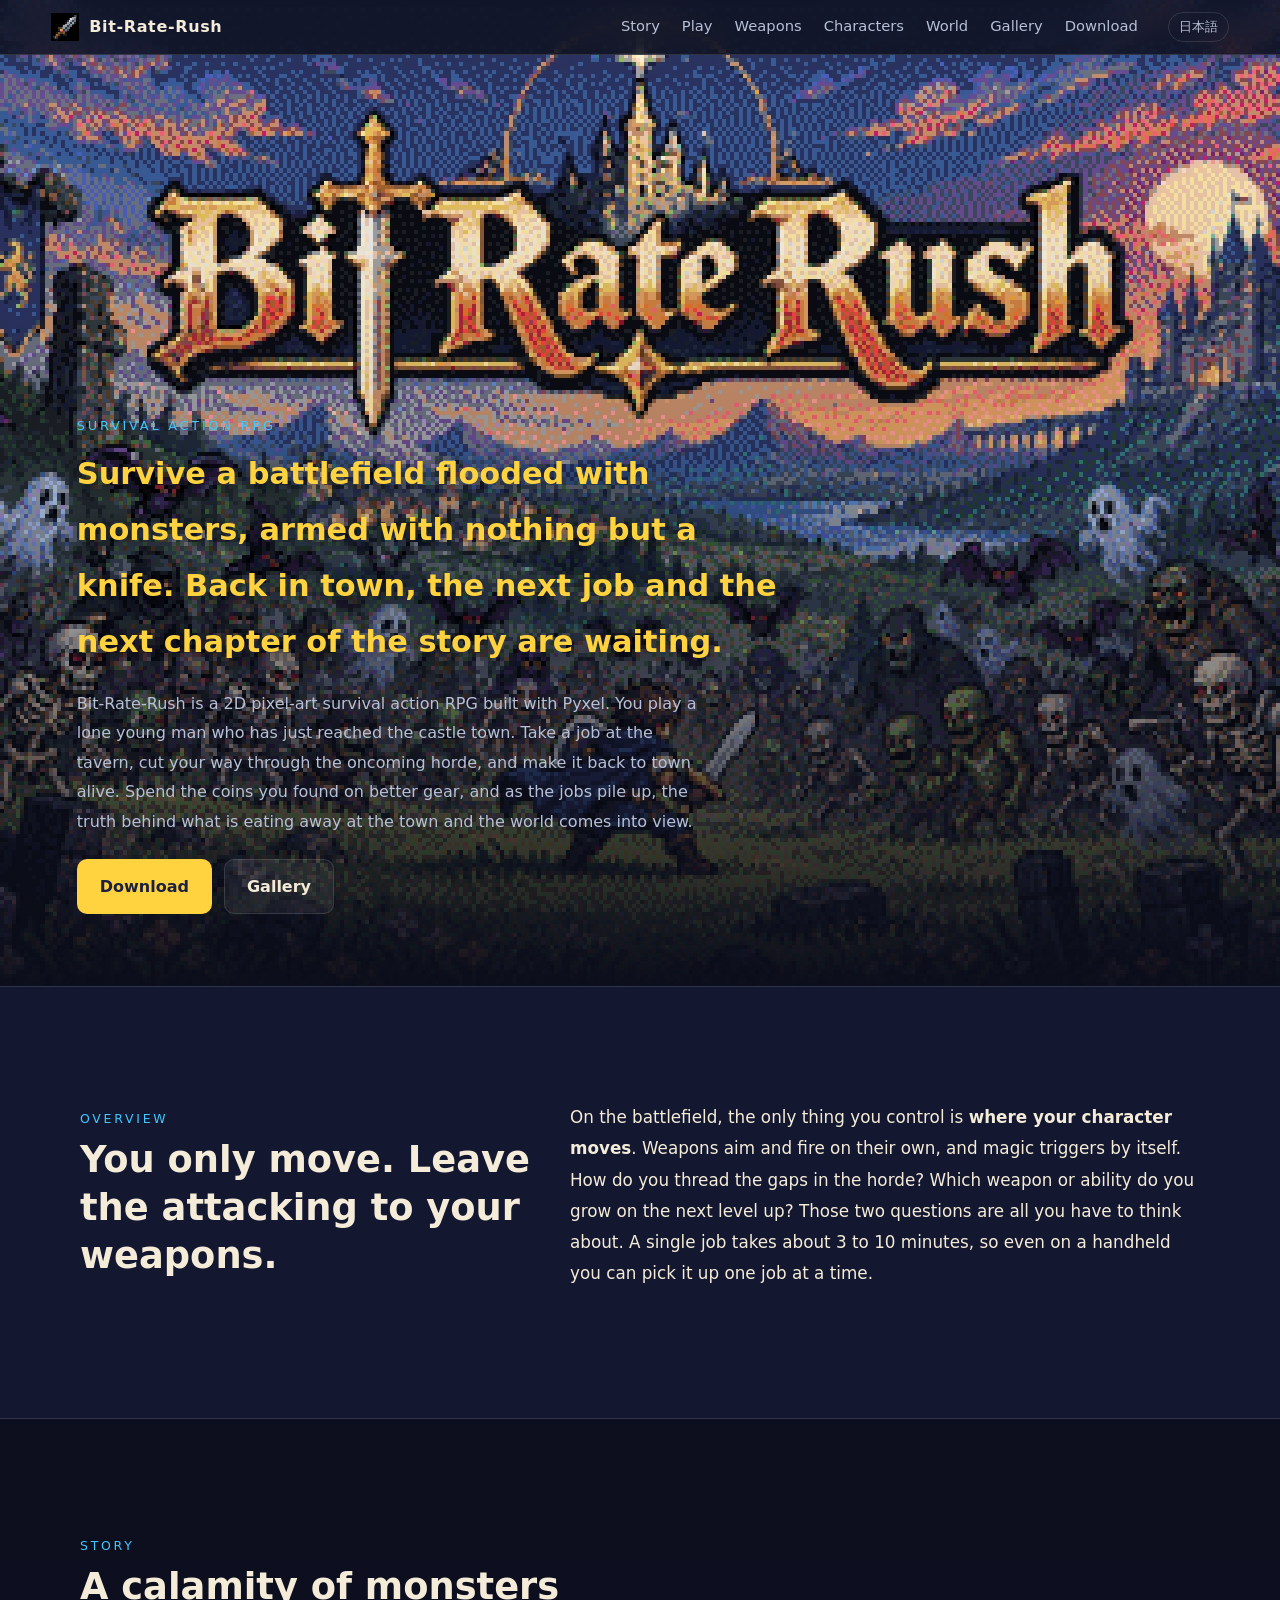
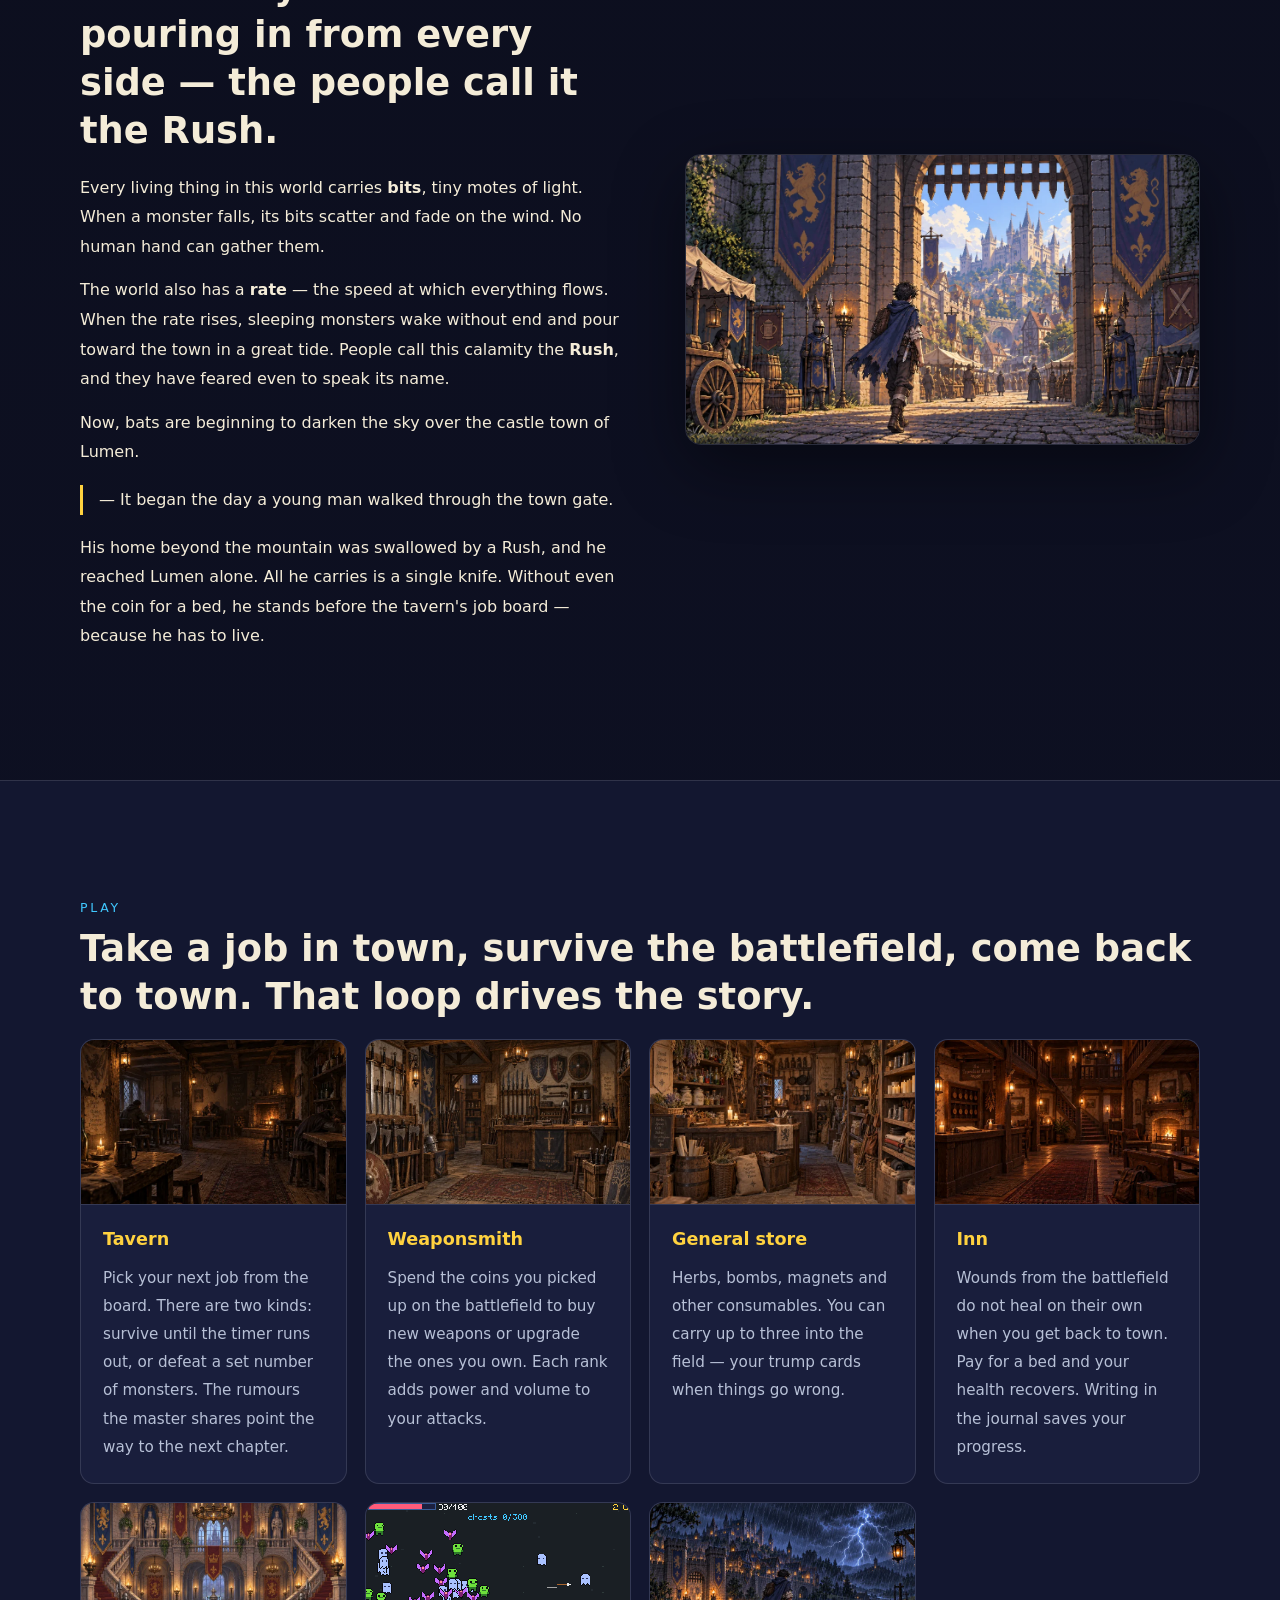
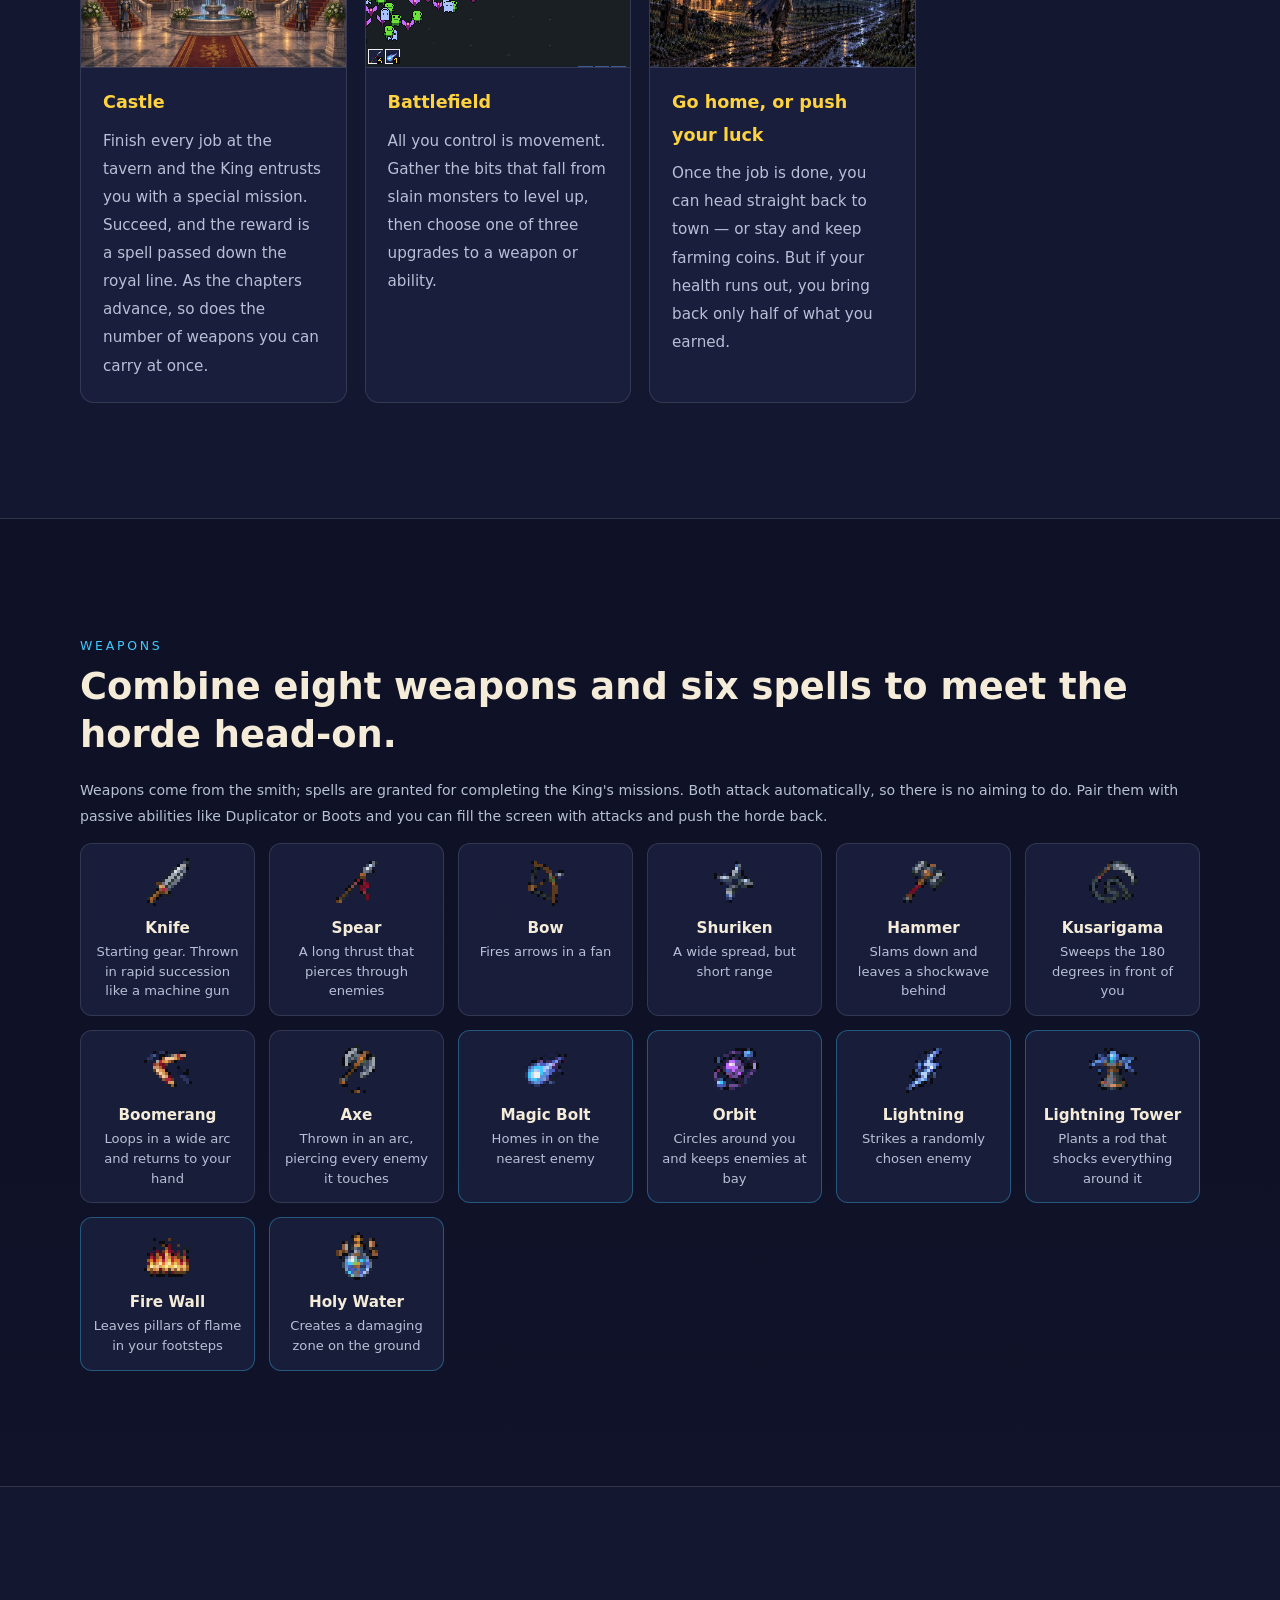
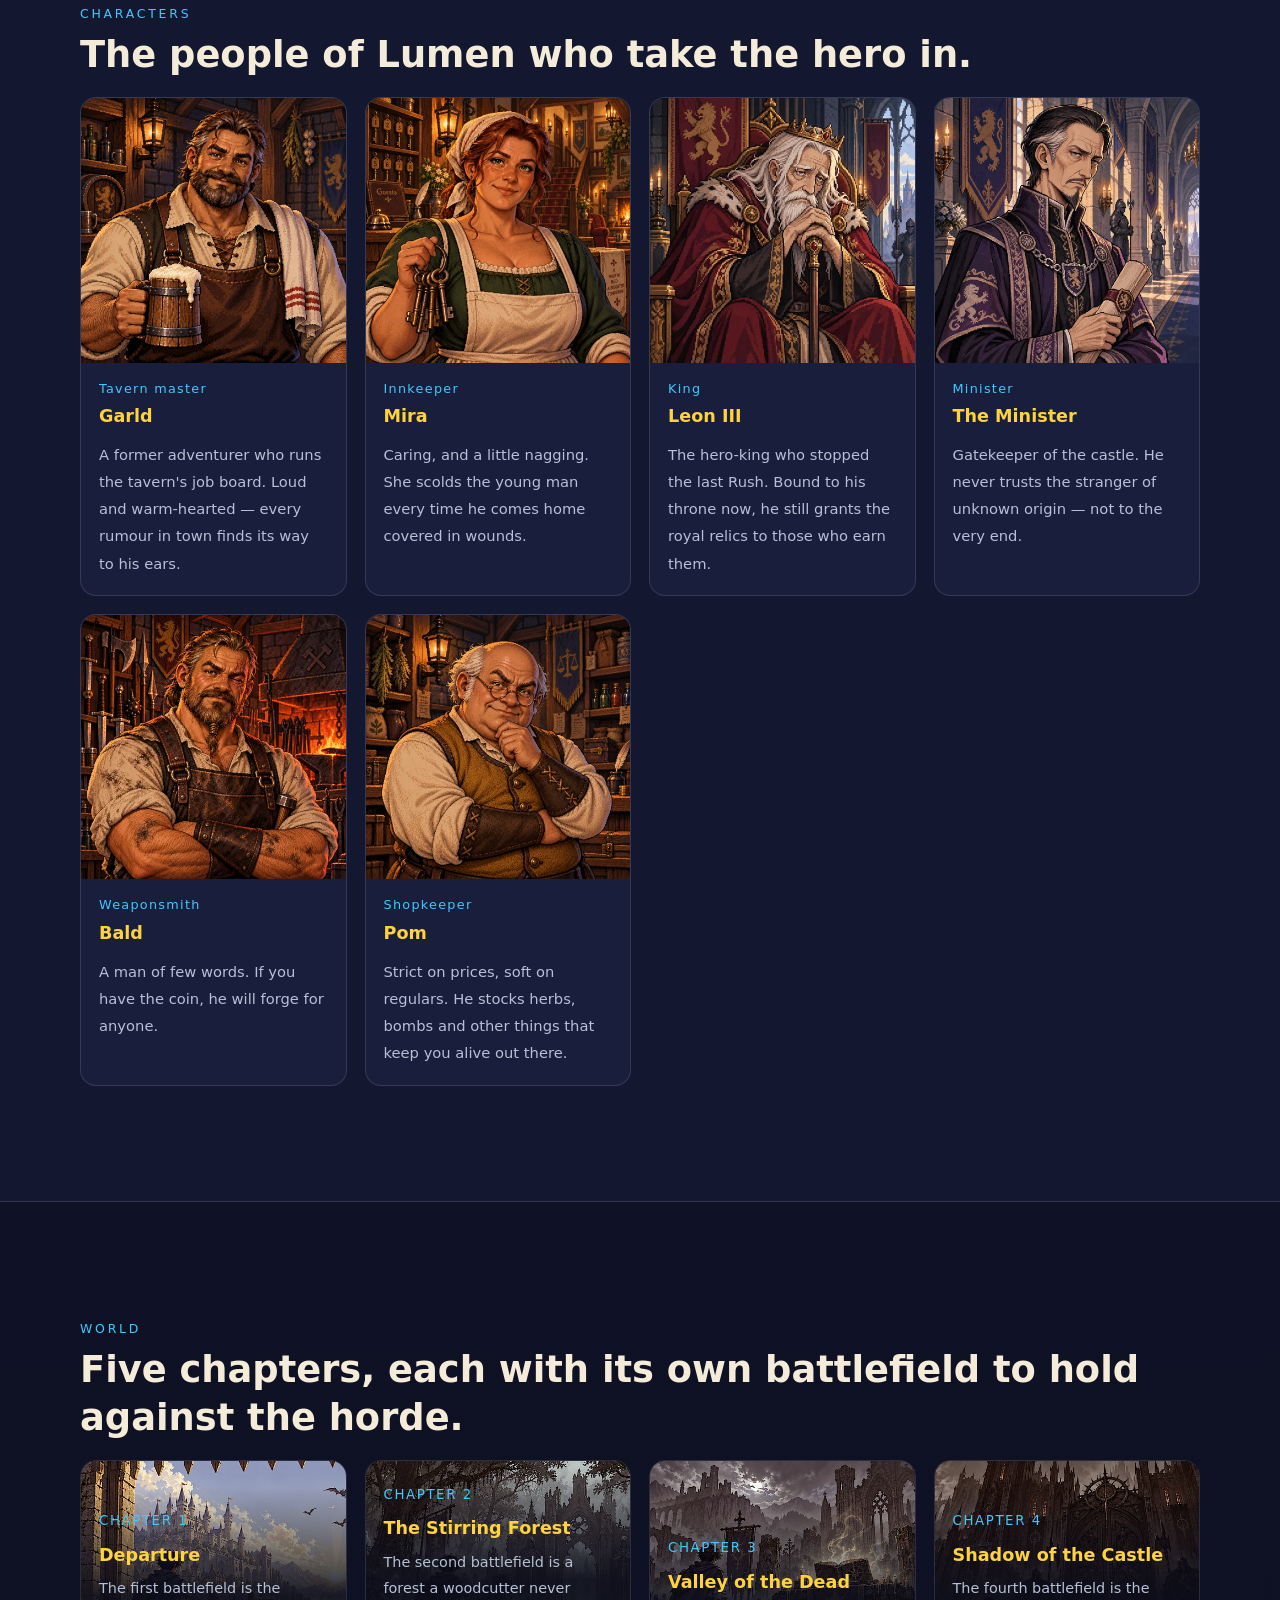
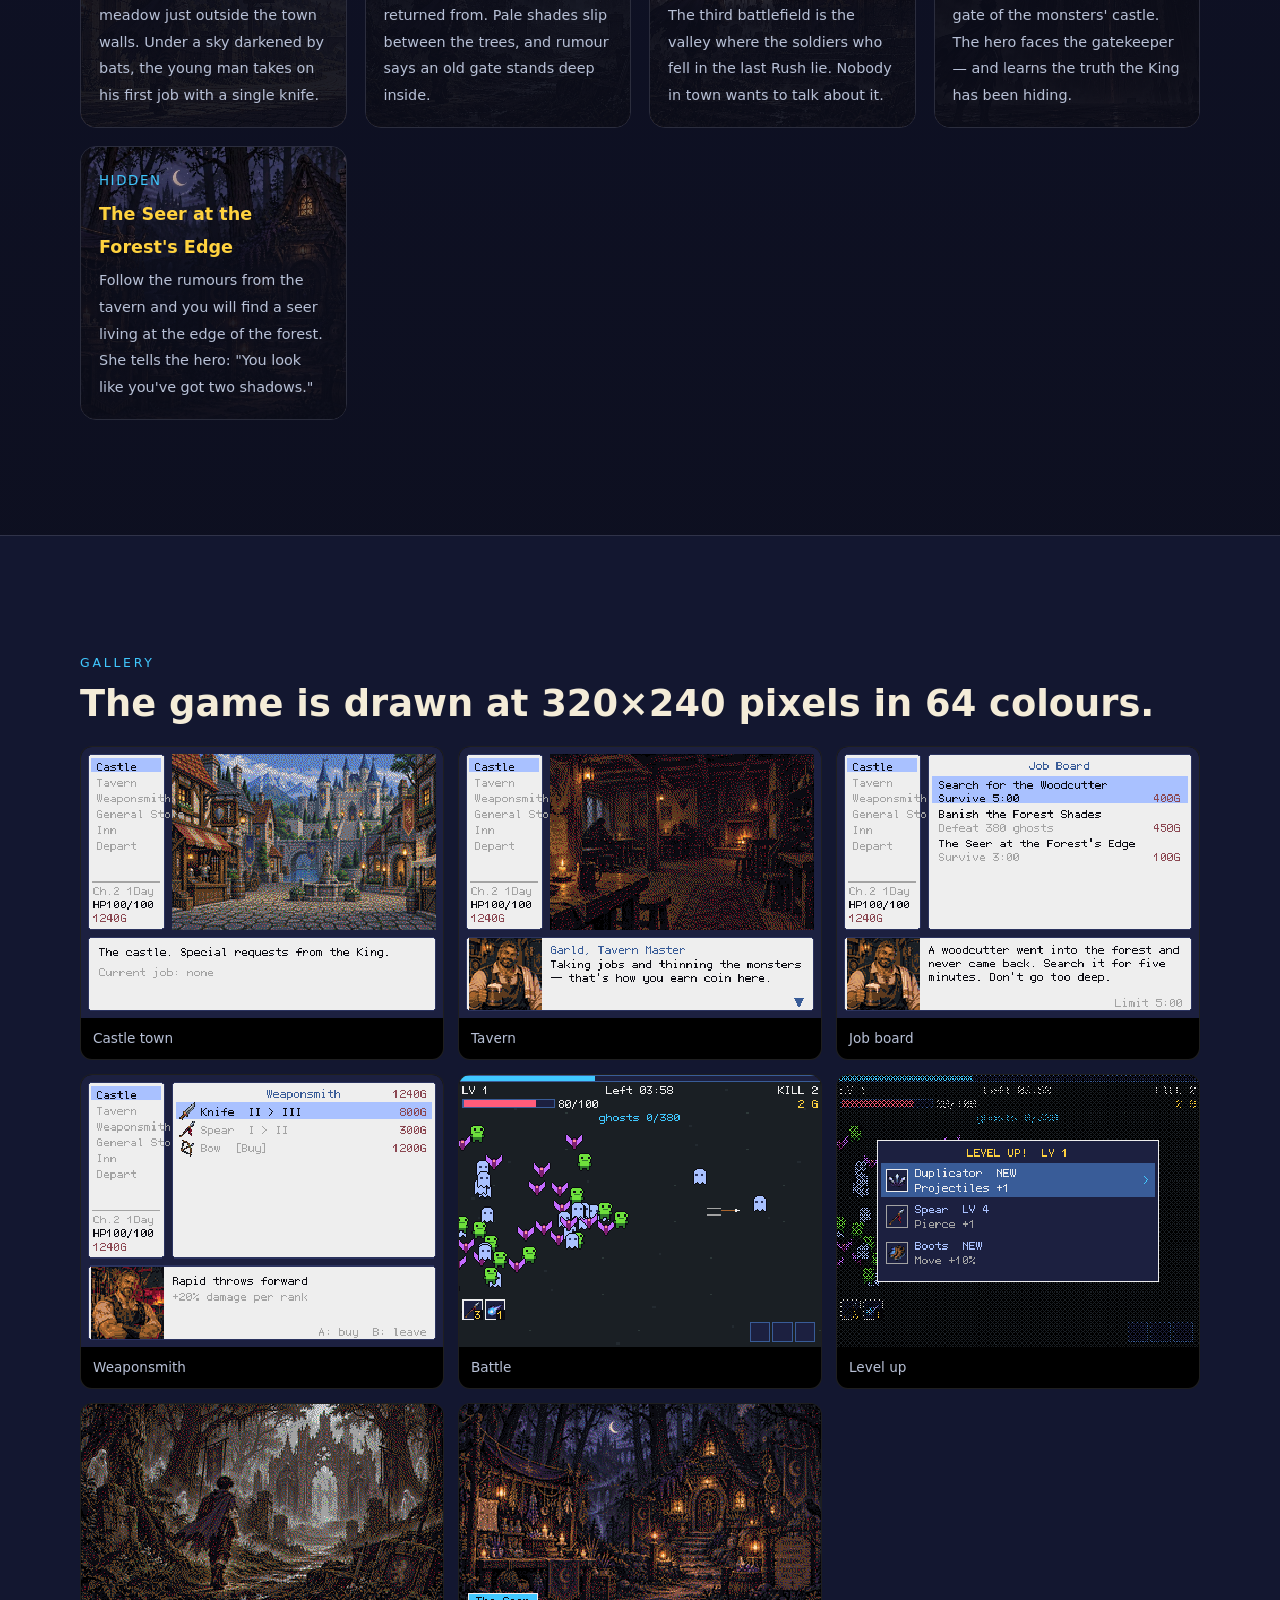
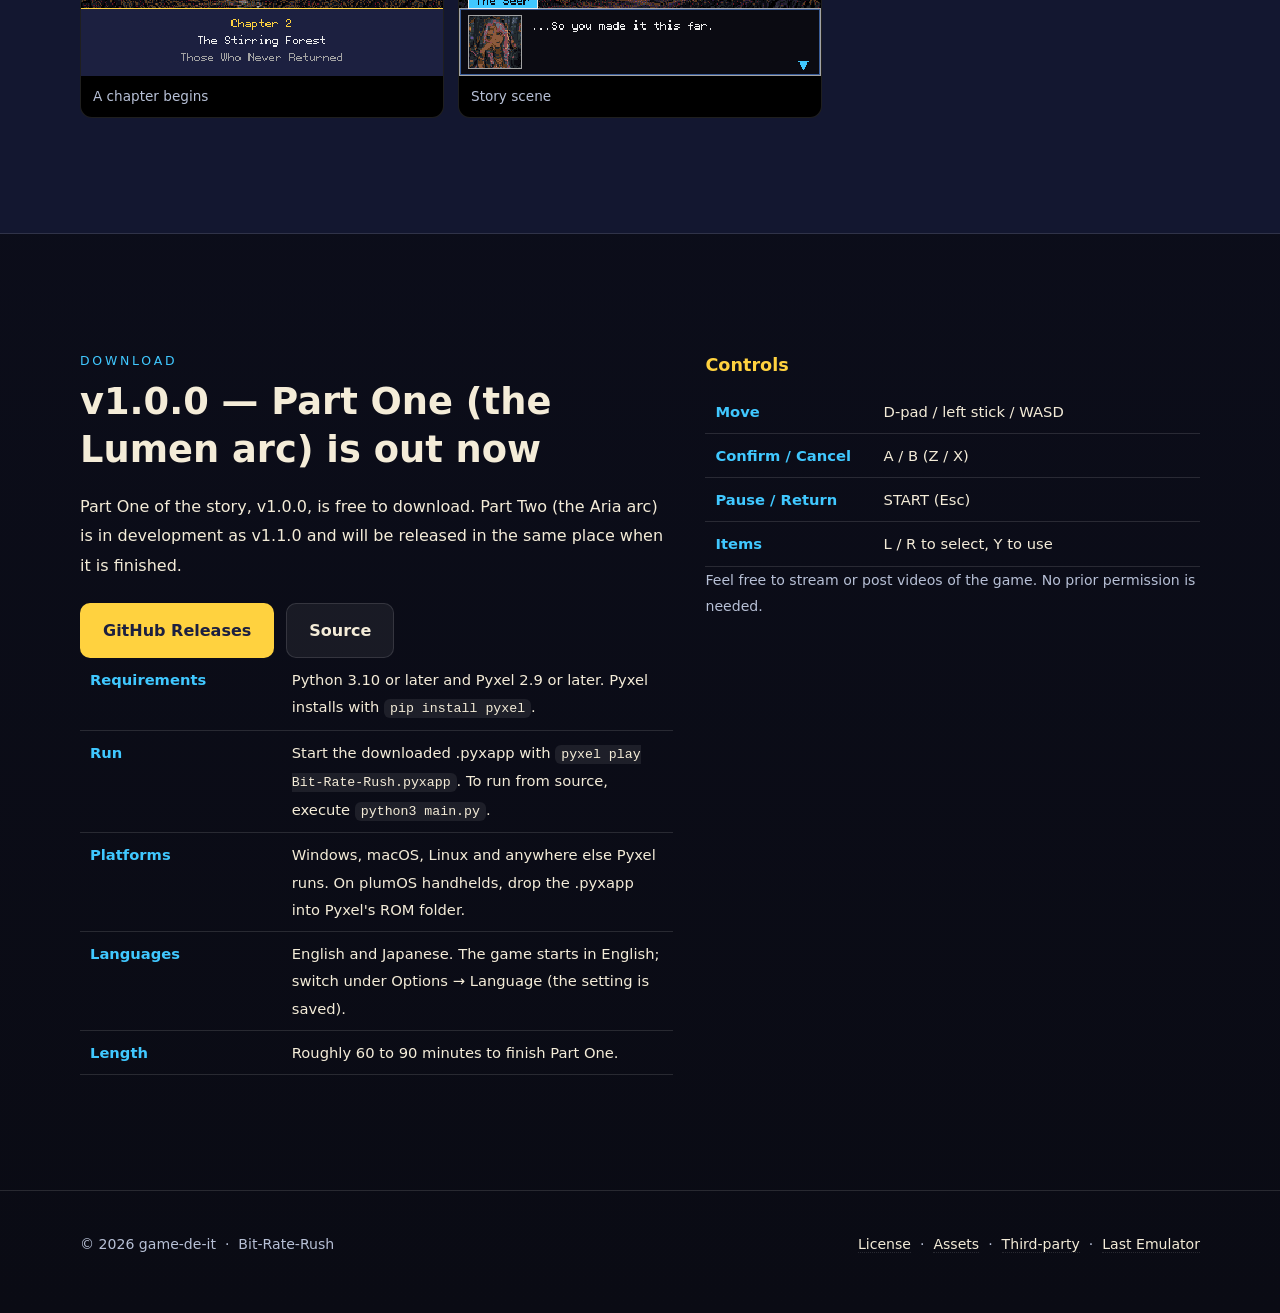
==== commit e4c32f86: "初回起動は英語で始まる旨を Download に追記 Co-Authored-By: Claude Opus 5 <noreply@anthropic.com>" ====
--- a/index.en.html
+++ b/index.en.html
@@ -174,7 +174,7 @@
               <tr><th>Requirements</th><td>Python 3.10 or later and <a href="https://github.com/kitao/pyxel">Pyxel</a> 2.9 or later. Pyxel installs with <code>pip install pyxel</code>.</td></tr>
               <tr><th>Run</th><td>Start the downloaded .pyxapp with <code>pyxel play Bit-Rate-Rush.pyxapp</code>. To run from source, execute <code>python3 main.py</code>.</td></tr>
               <tr><th>Platforms</th><td>Windows, macOS, Linux and anywhere else Pyxel runs. On plumOS handhelds, drop the .pyxapp into Pyxel's ROM folder.</td></tr>
-              <tr><th>Languages</th><td>Japanese and English, switchable from the Options screen.</td></tr>
+              <tr><th>Languages</th><td>English and Japanese. The game starts in English; switch under Options → Language (the setting is saved).</td></tr>
               <tr><th>Length</th><td>Roughly 60 to 90 minutes to finish Part One.</td></tr>
             </table>
           </div>
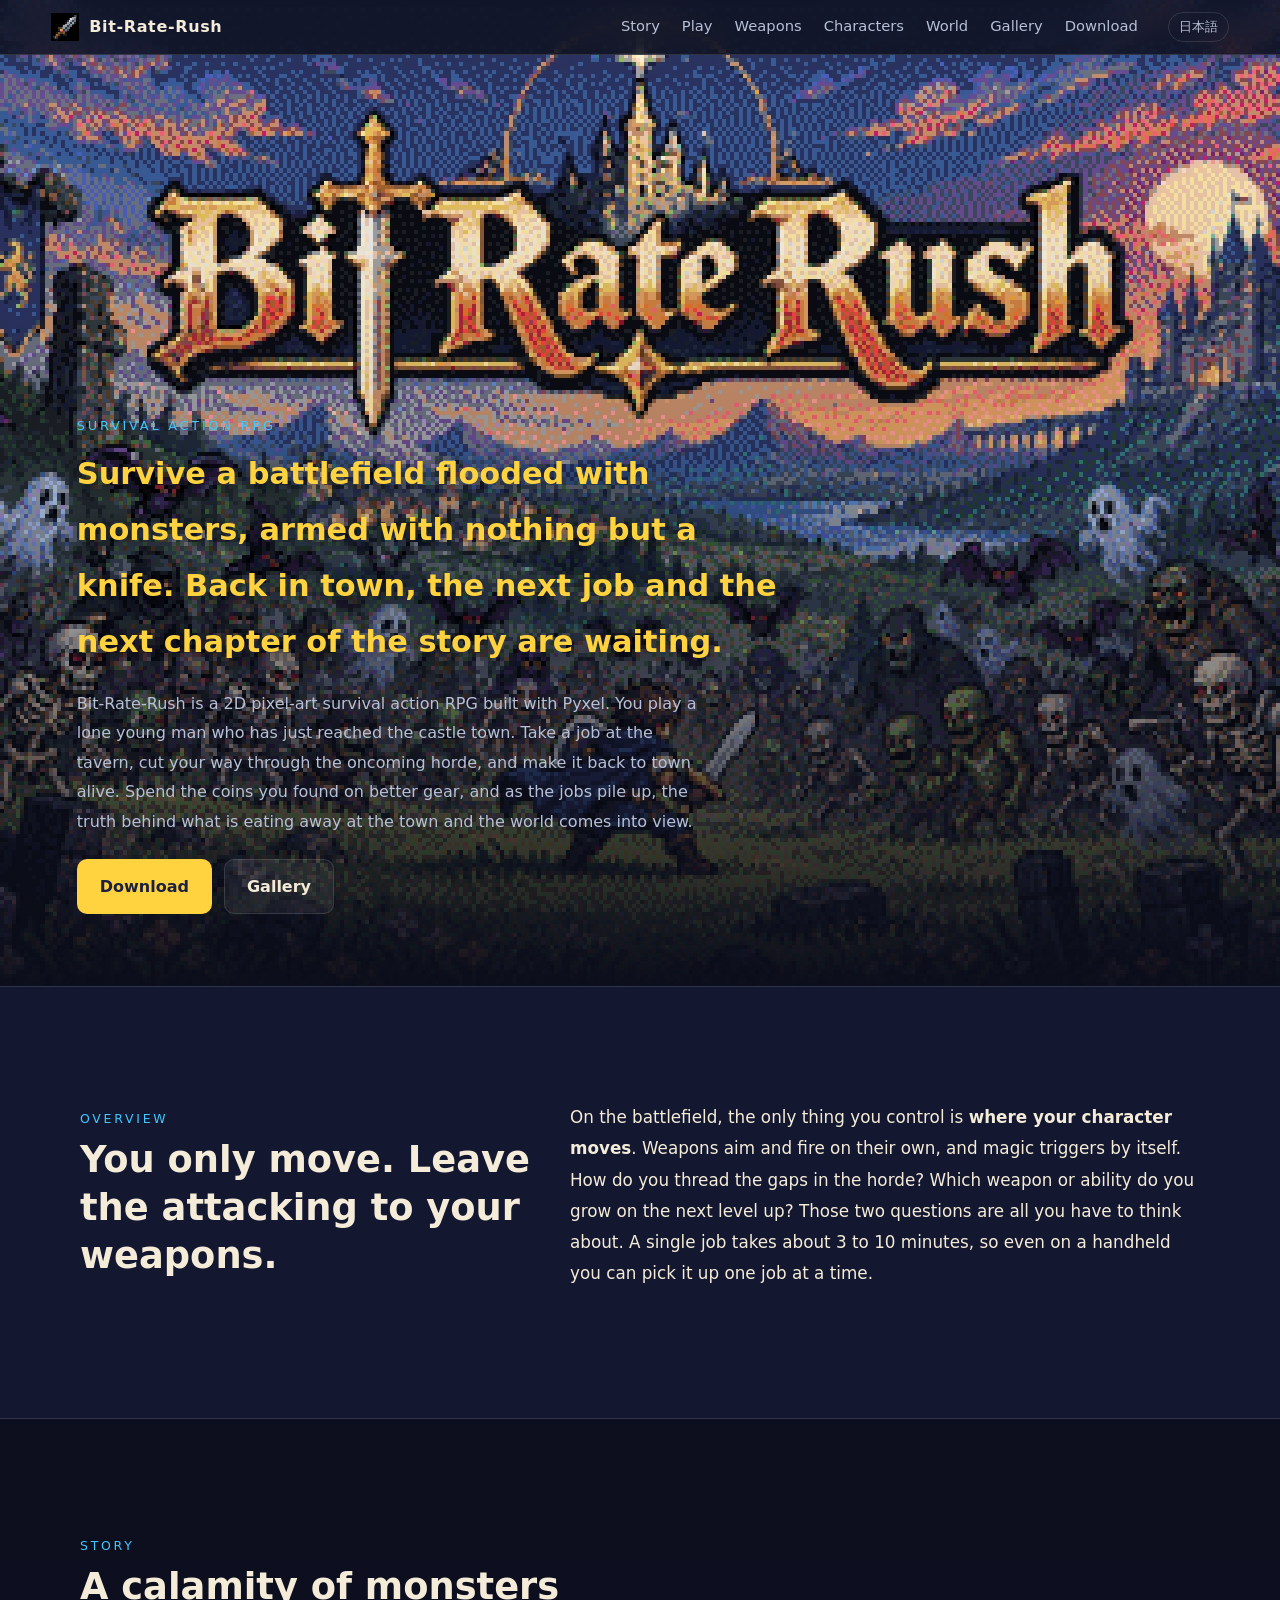
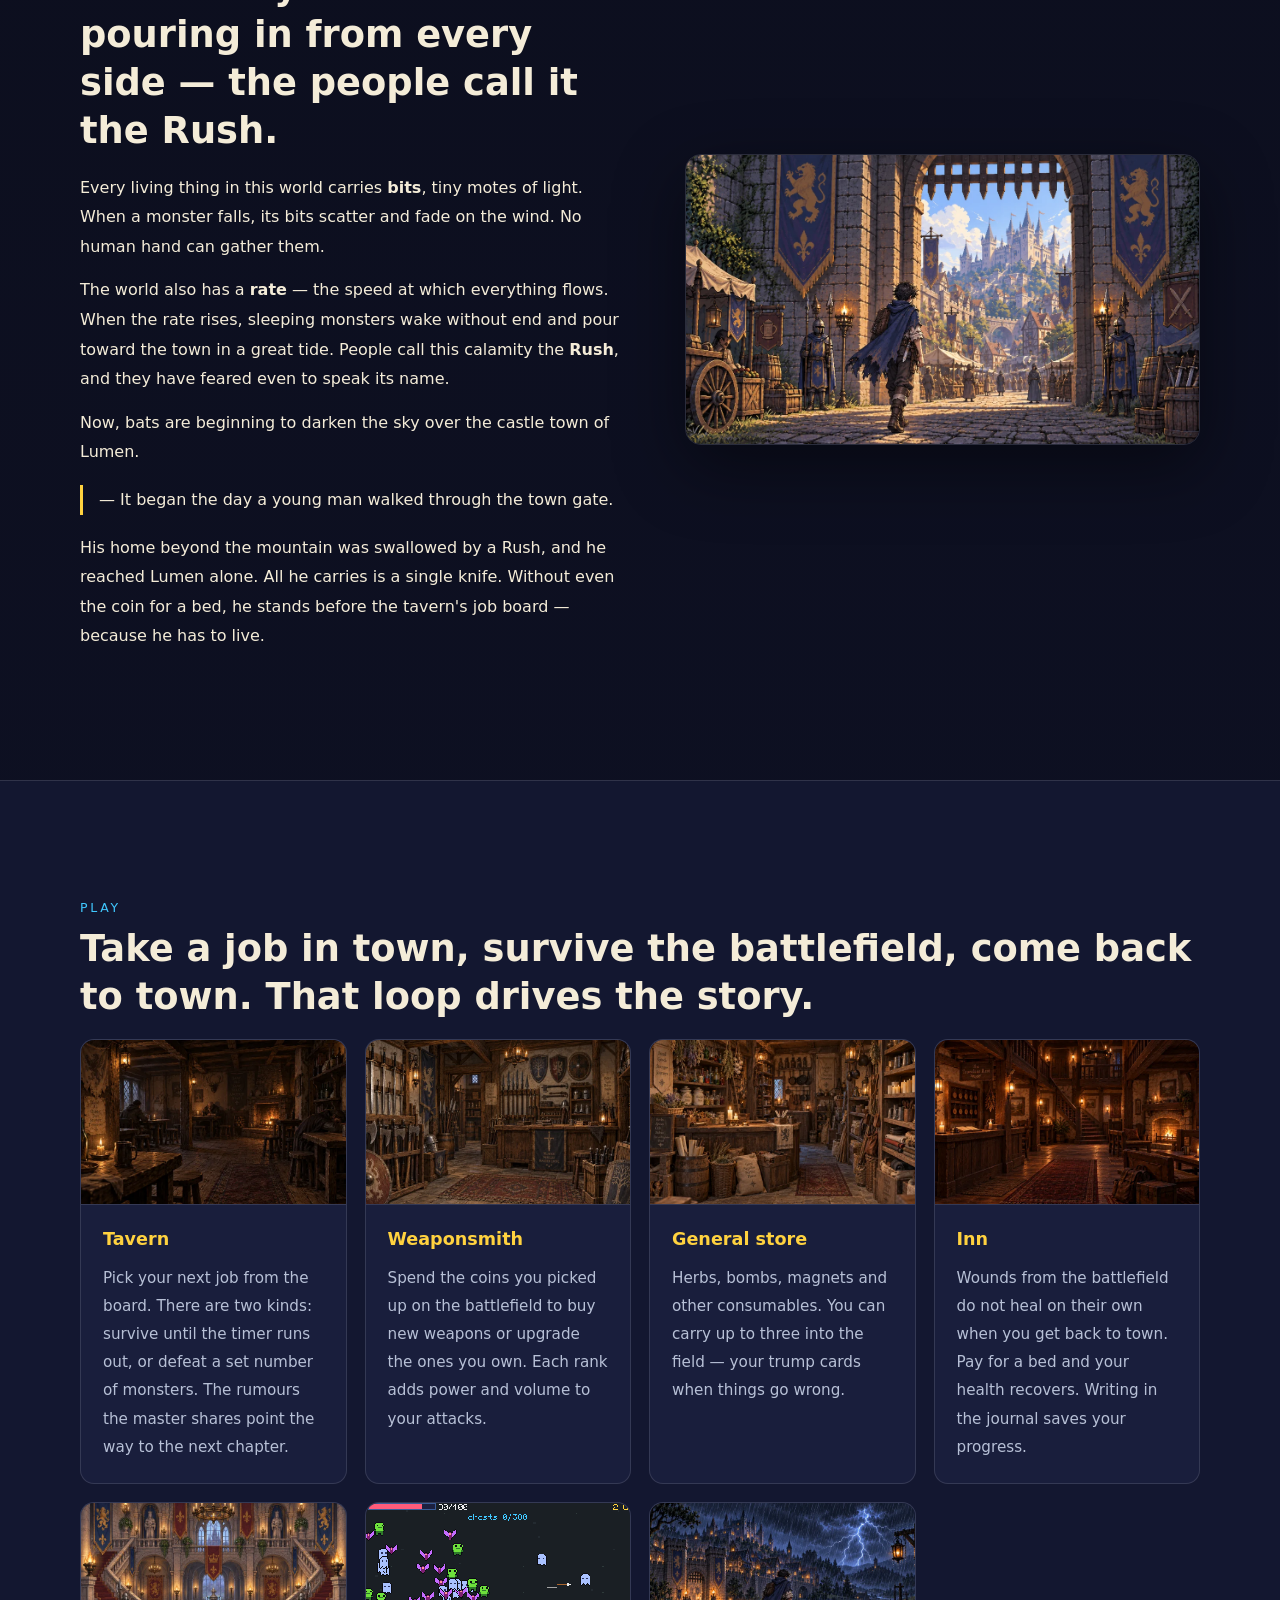
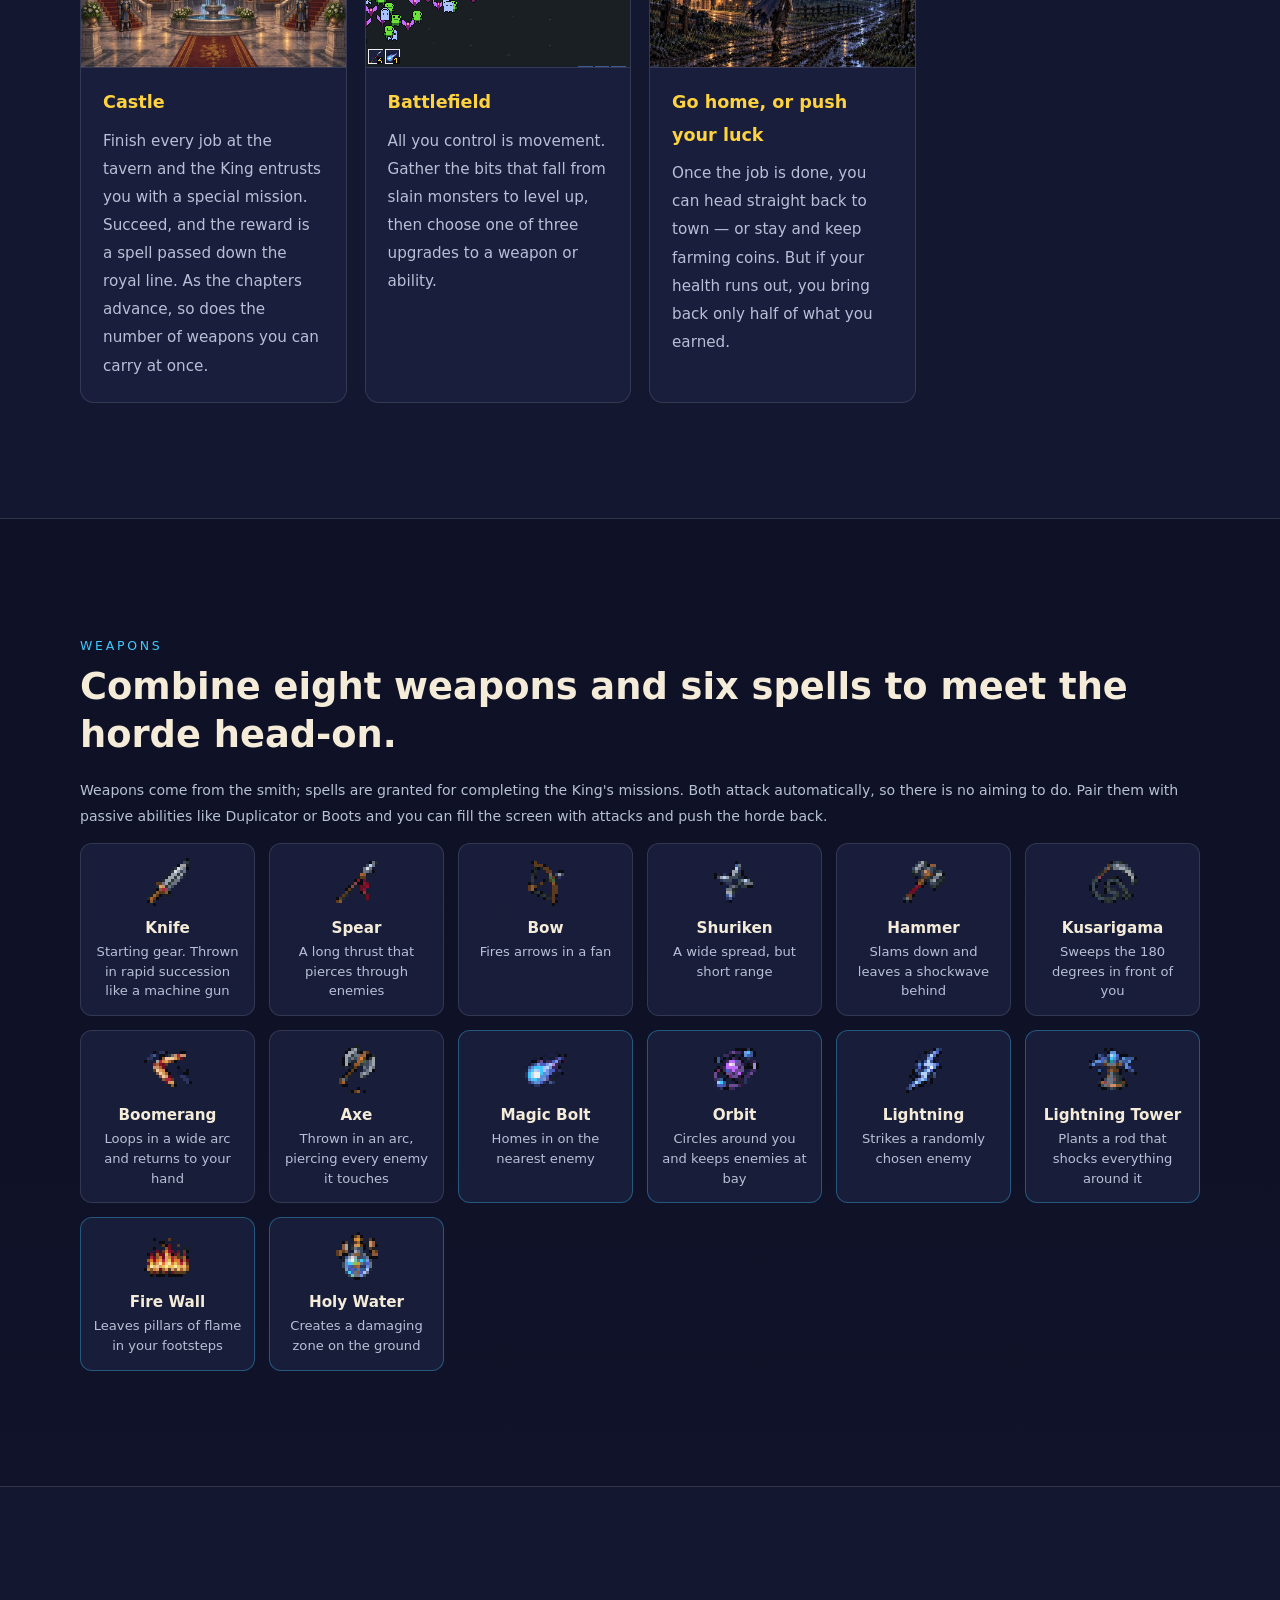
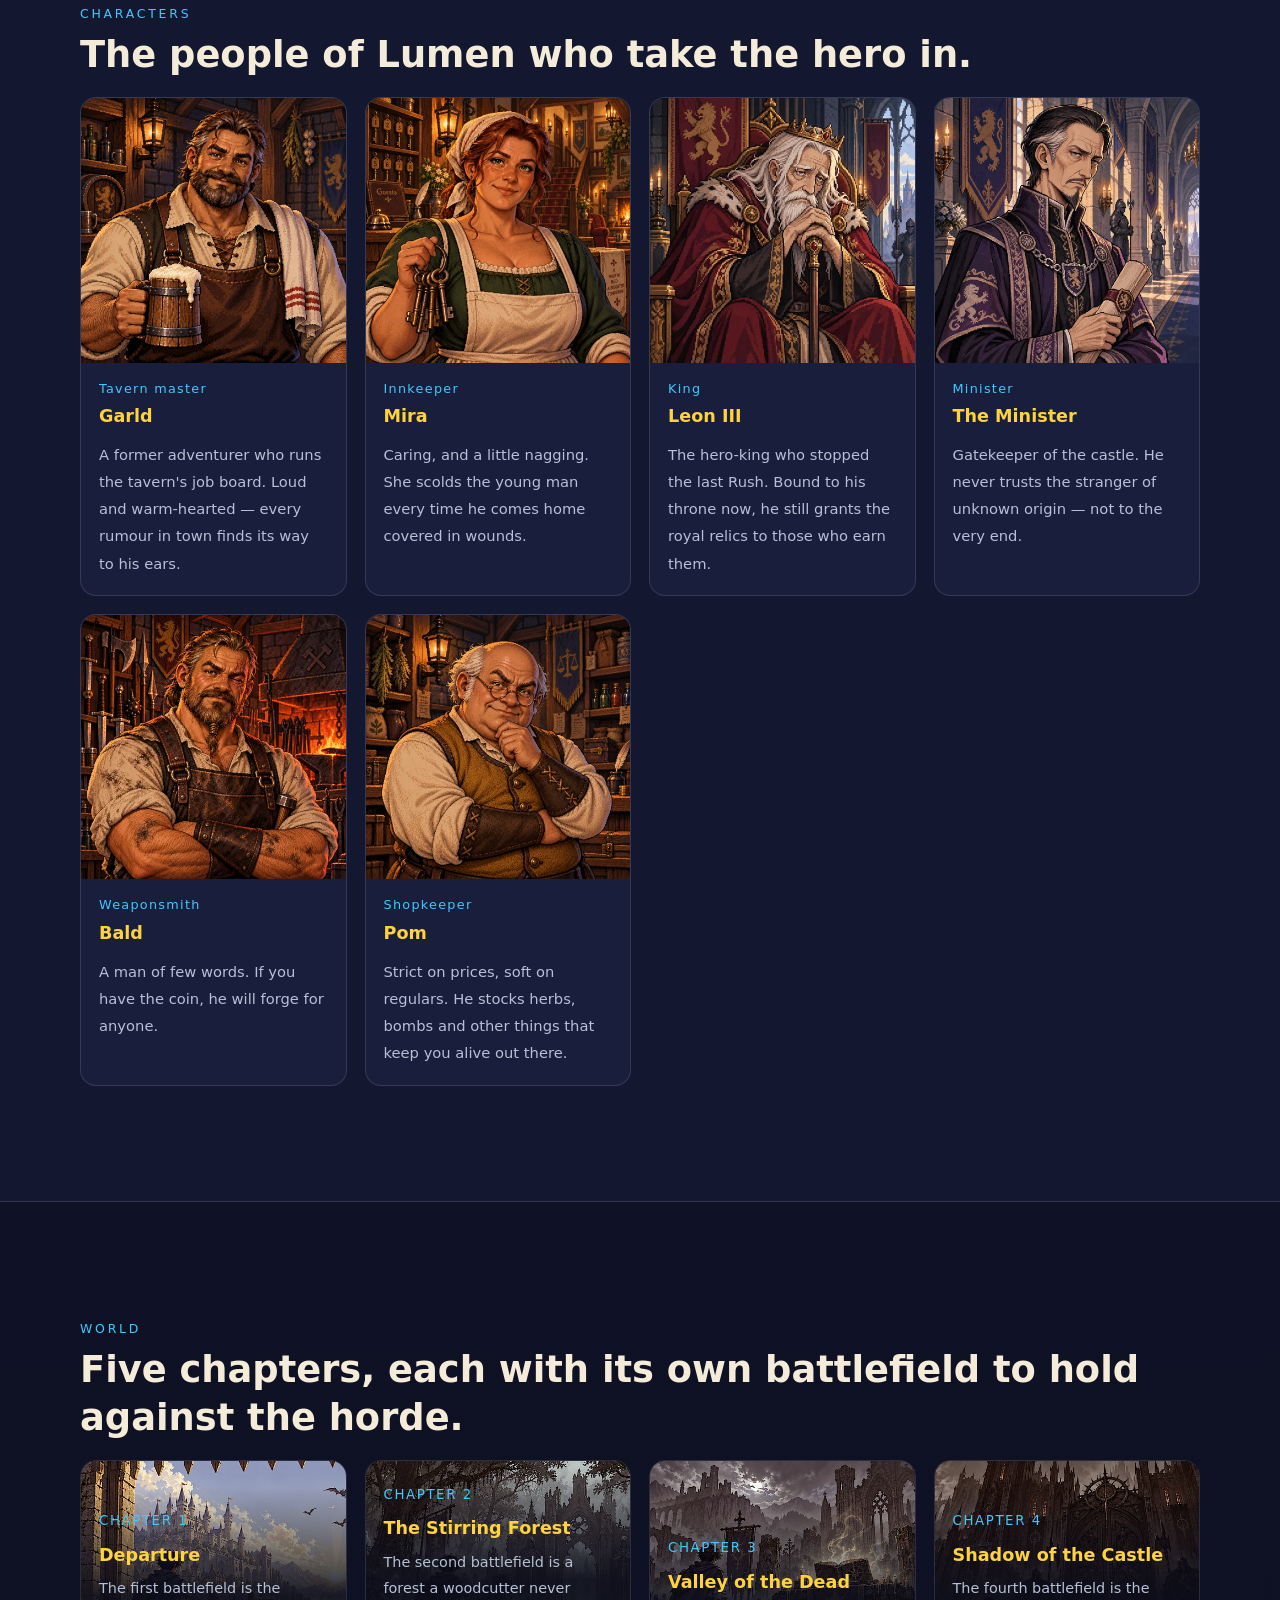
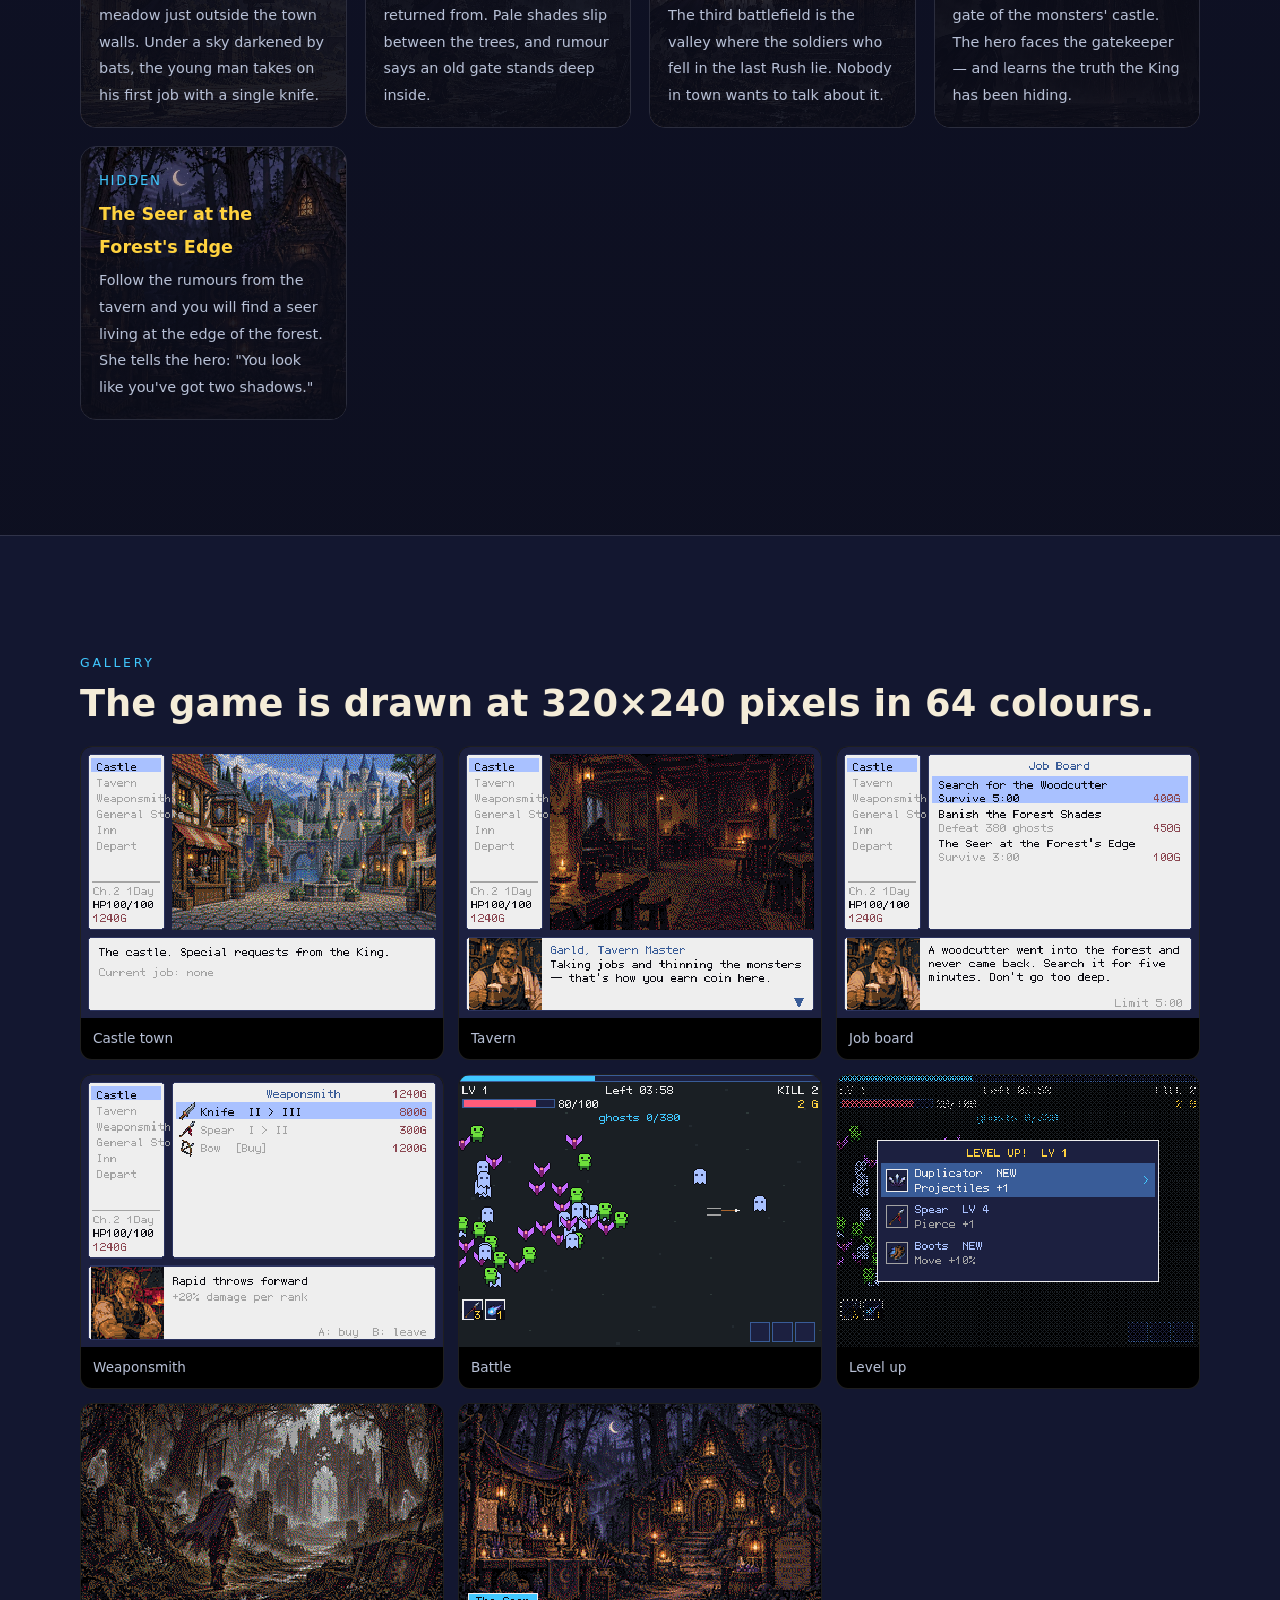
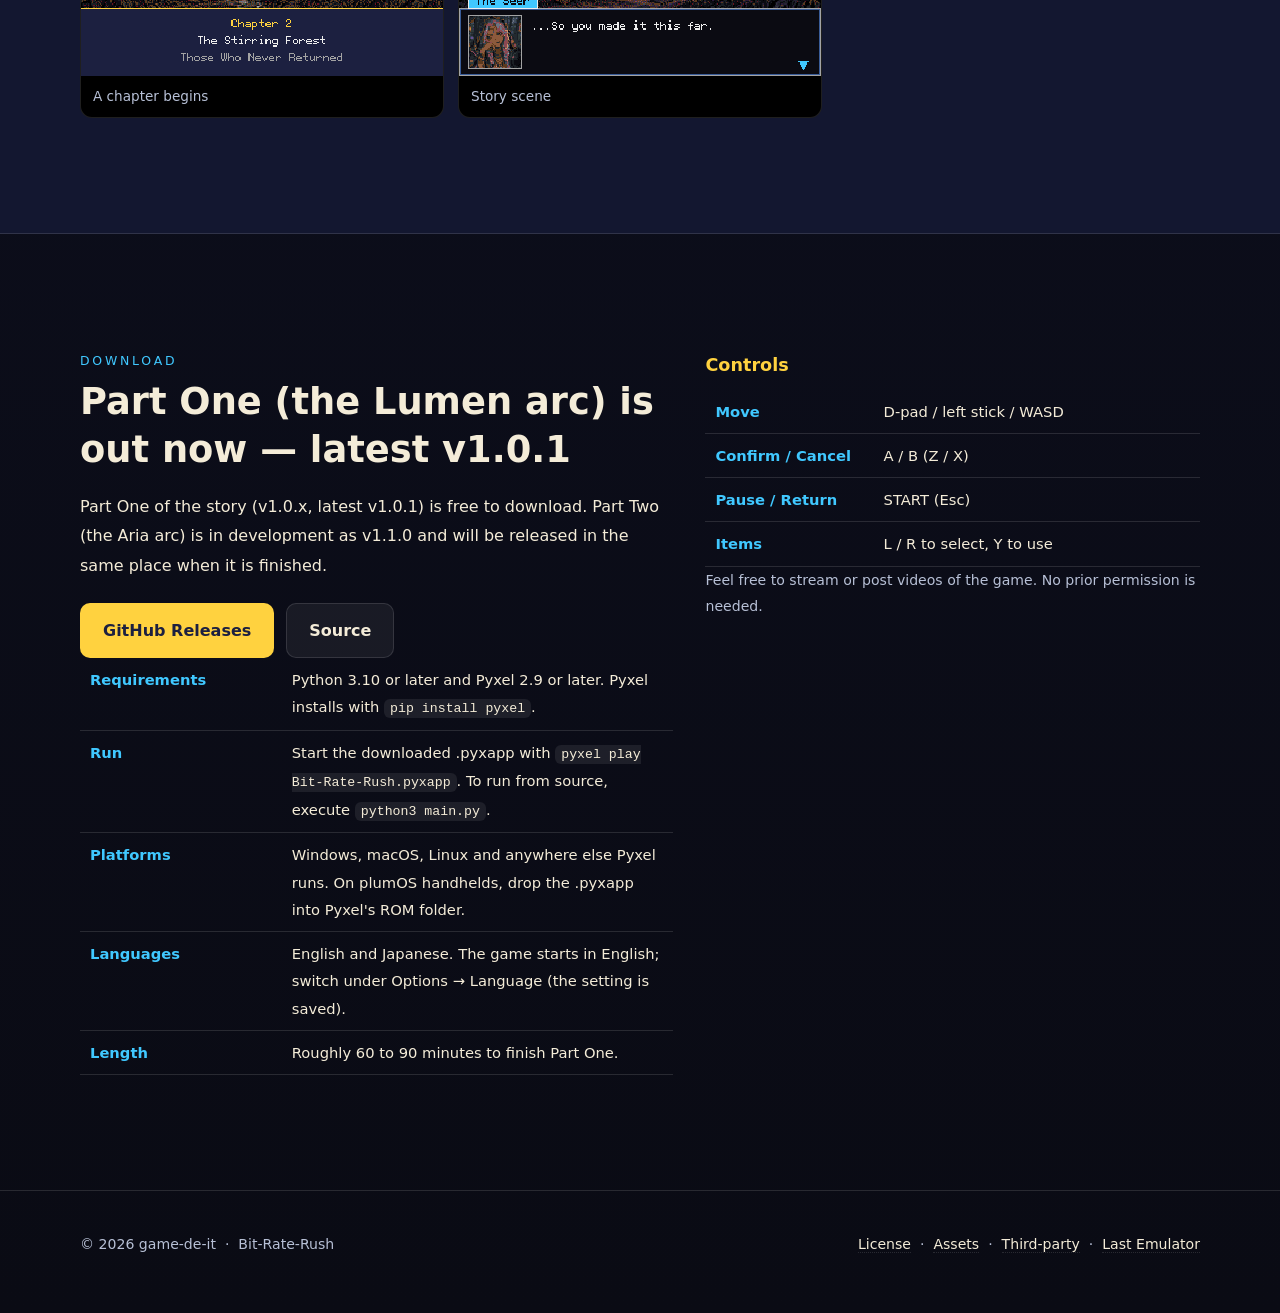
==== commit 6d27103c: "Download: 最新版 v1.0.1 を表記 Co-Authored-By: Claude Opus 5 <noreply@anthropic.com>" ====
--- a/index.en.html
+++ b/index.en.html
@@ -164,8 +164,8 @@
         <div class="section-inner download-grid">
           <div>
             <p class="section-label">Download</p>
-            <h2>v1.0.0 — Part One (the Lumen arc) is out now</h2>
-            <p>Part One of the story, v1.0.0, is free to download. Part Two (the Aria arc) is in development as v1.1.0 and will be released in the same place when it is finished.</p>
+            <h2>Part One (the Lumen arc) is out now — latest v1.0.1</h2>
+            <p>Part One of the story (v1.0.x, latest v1.0.1) is free to download. Part Two (the Aria arc) is in development as v1.1.0 and will be released in the same place when it is finished.</p>
             <div class="hero-actions">
               <a class="button primary" href="https://github.com/game-de-it/Bit-Rate-Rush/releases">GitHub Releases</a>
               <a class="button secondary" href="https://github.com/game-de-it/Bit-Rate-Rush">Source</a>
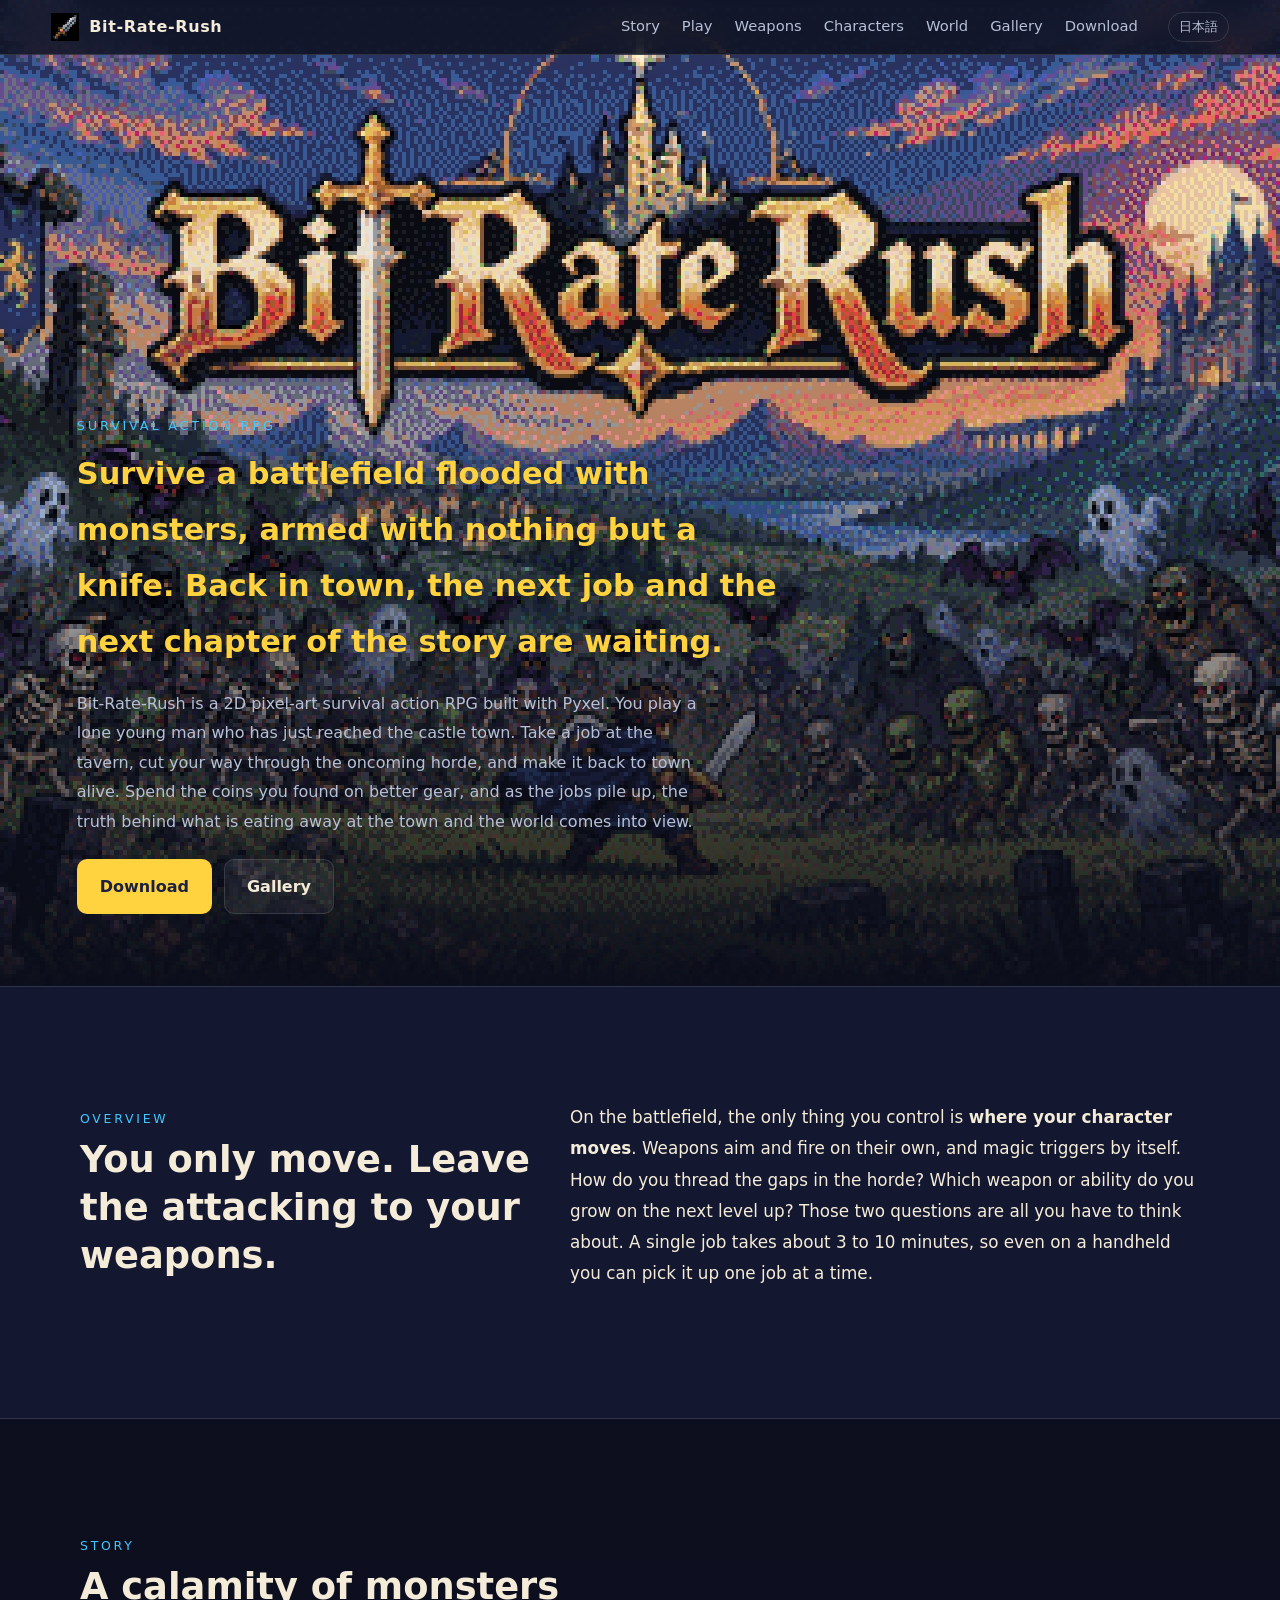
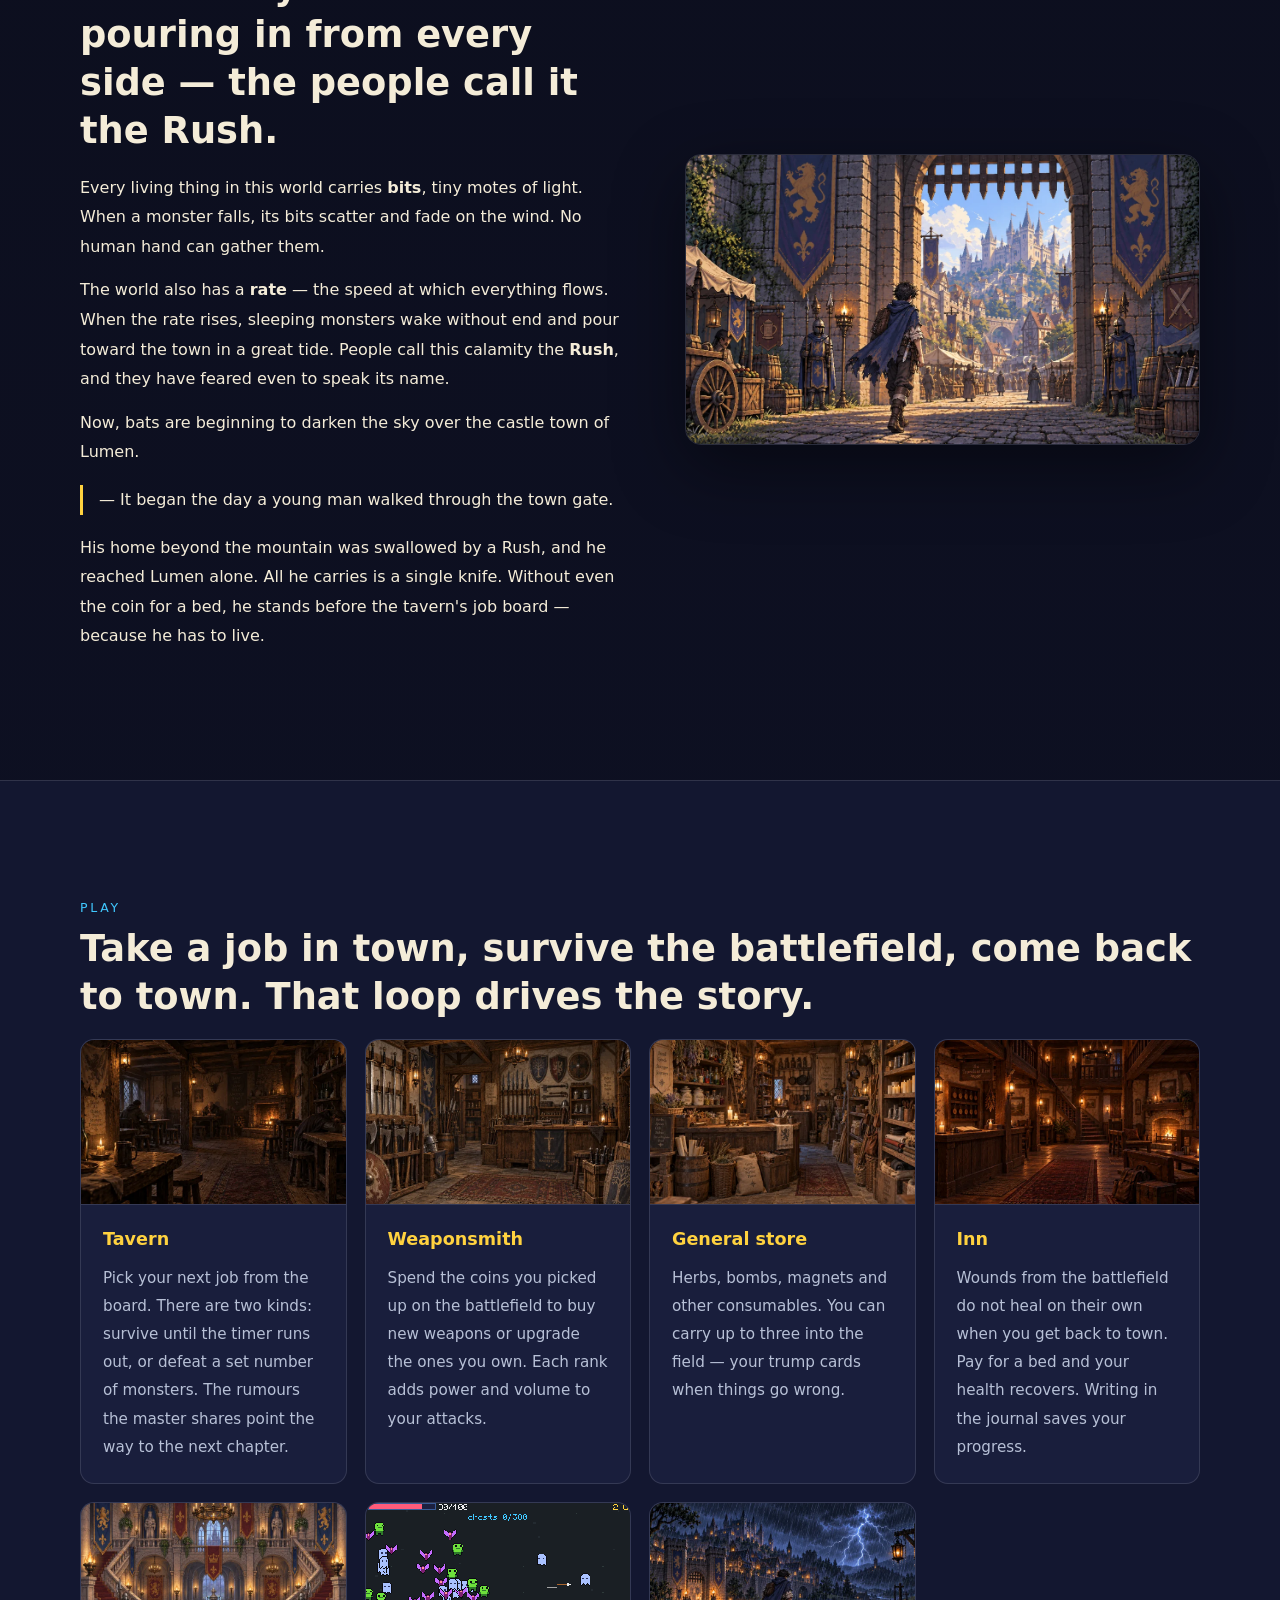
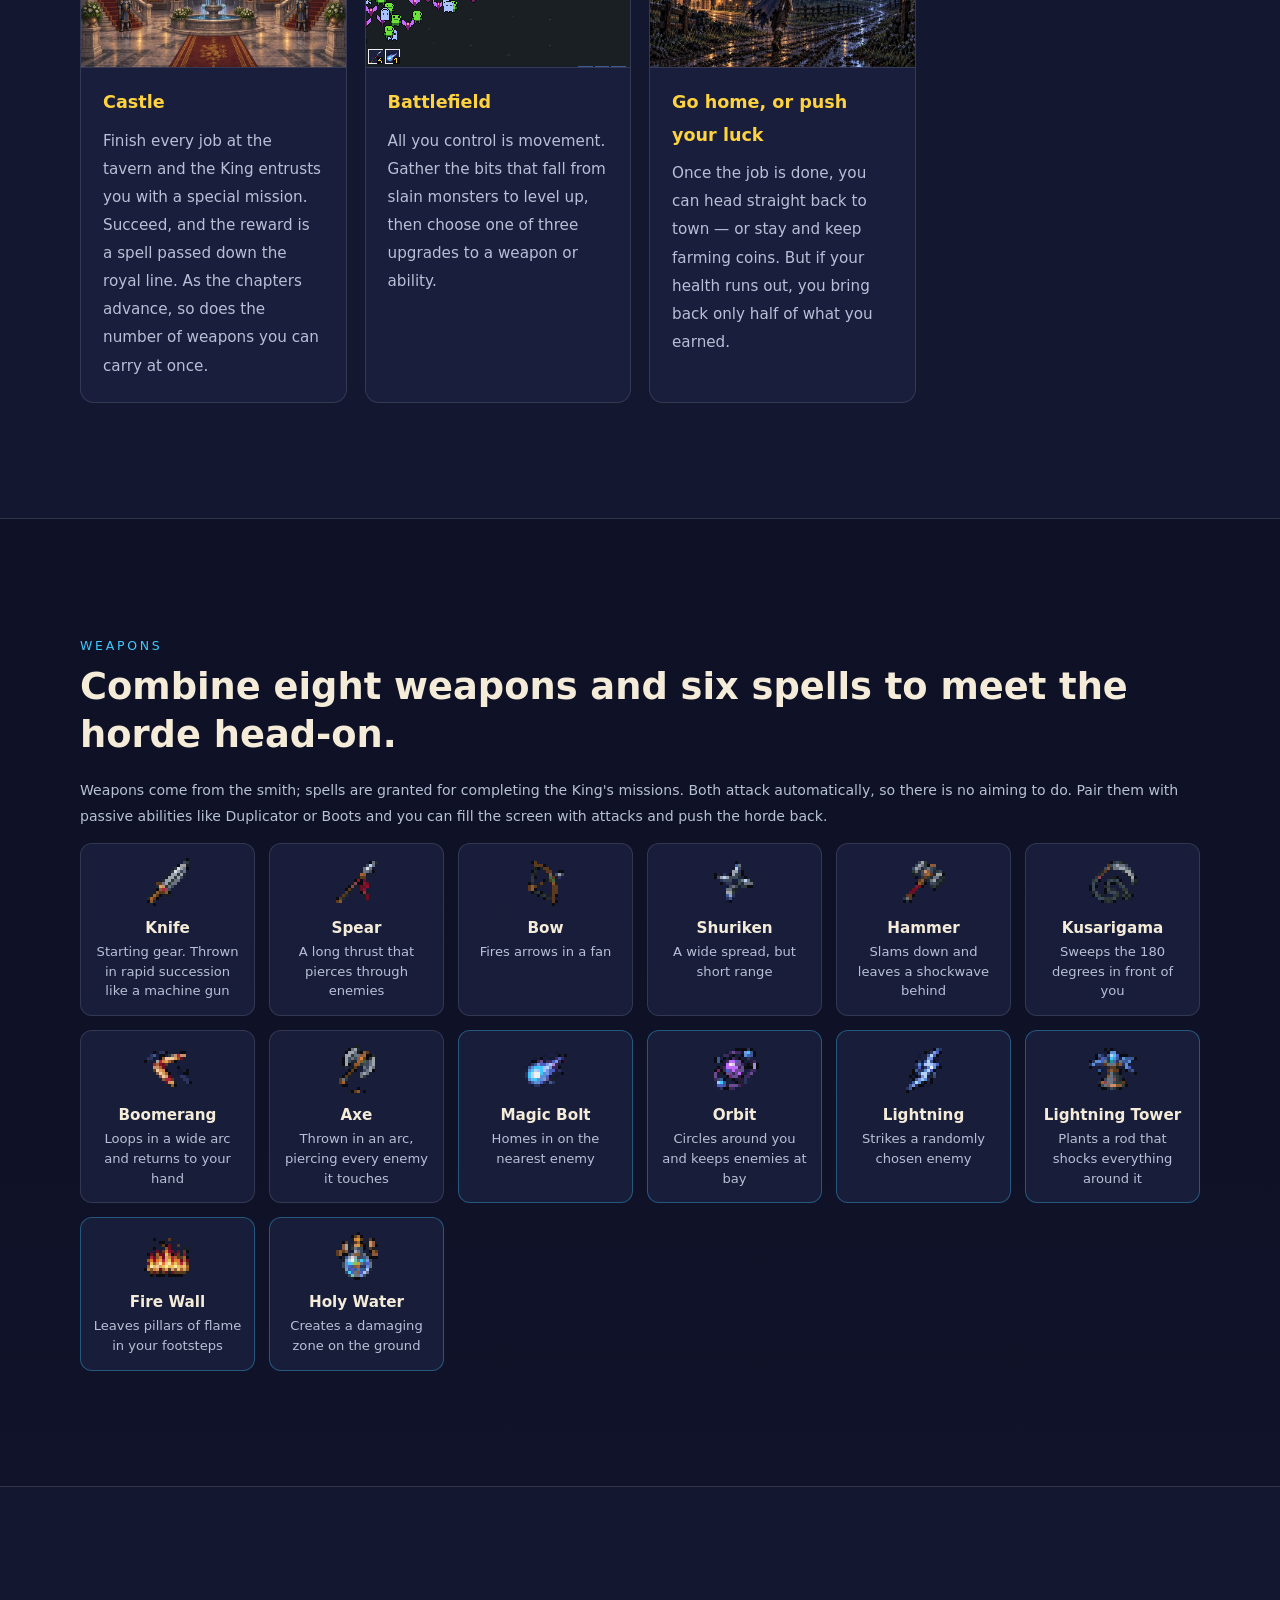
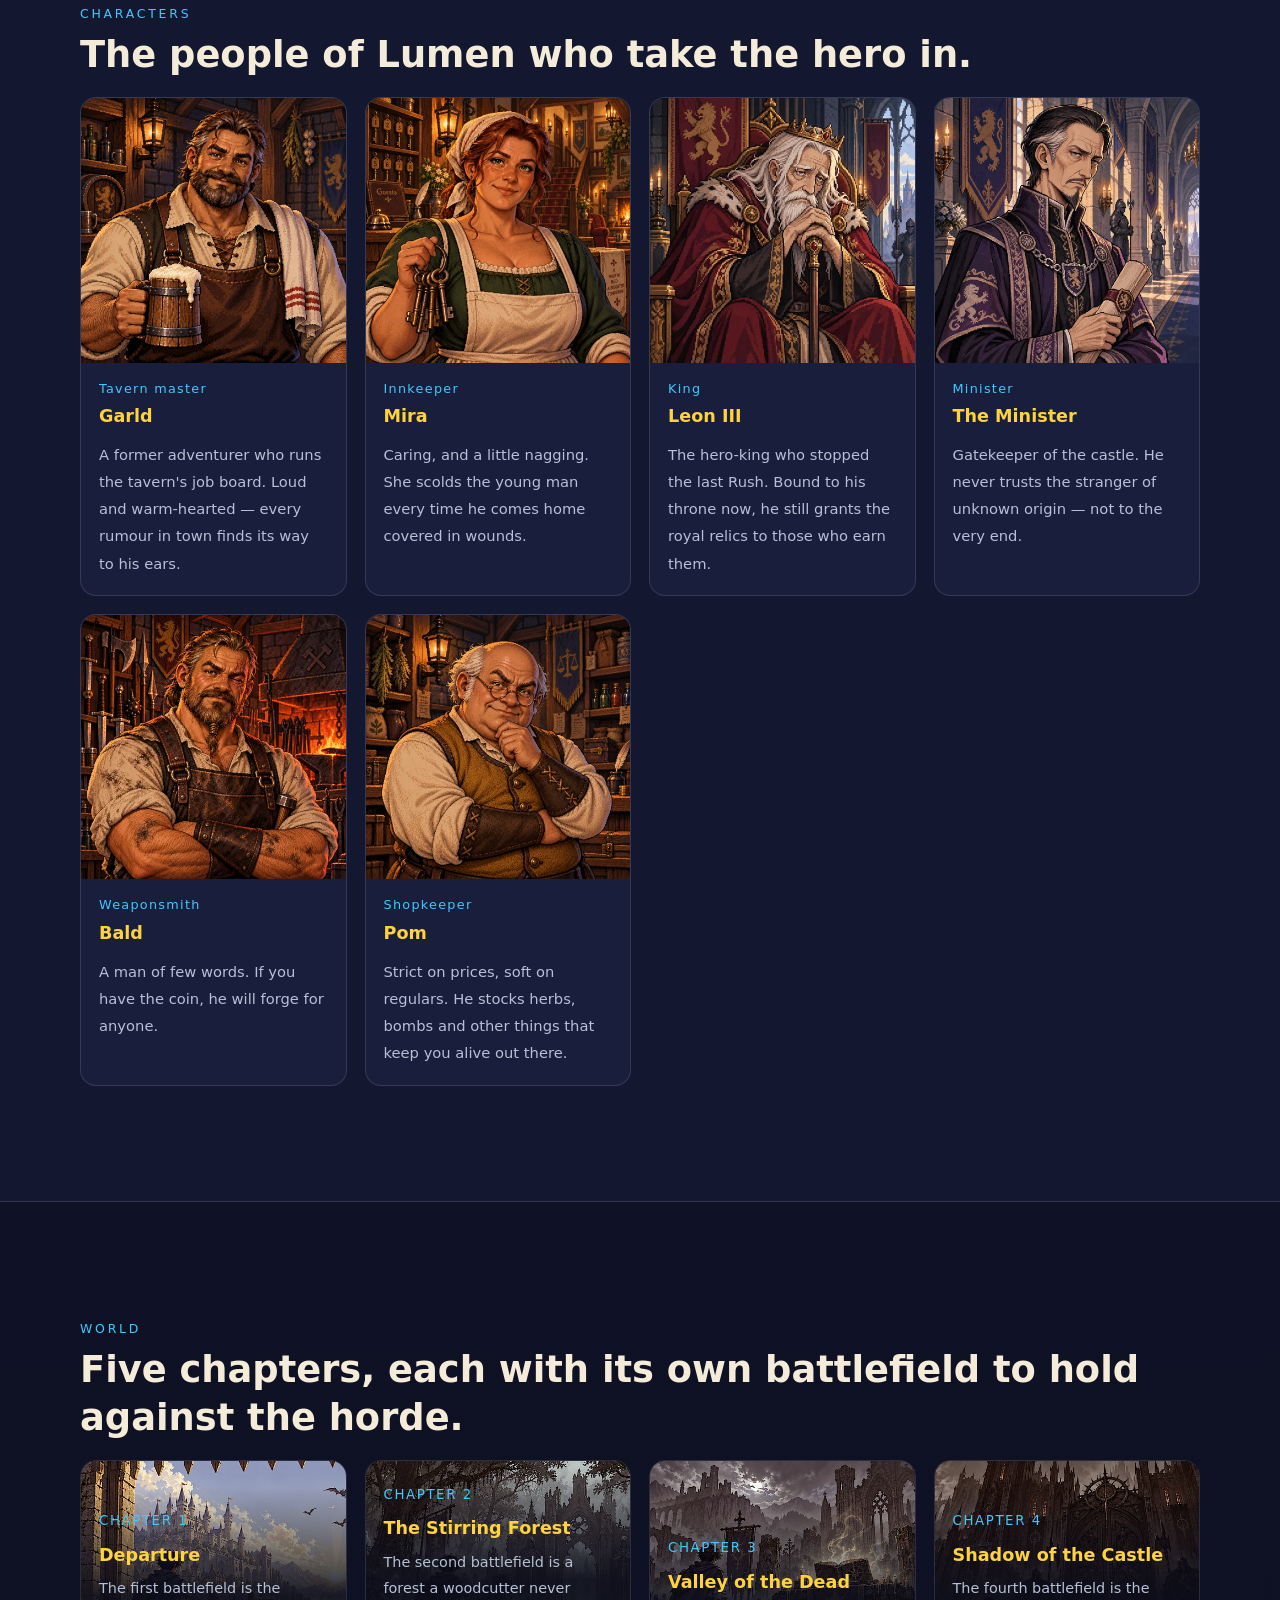
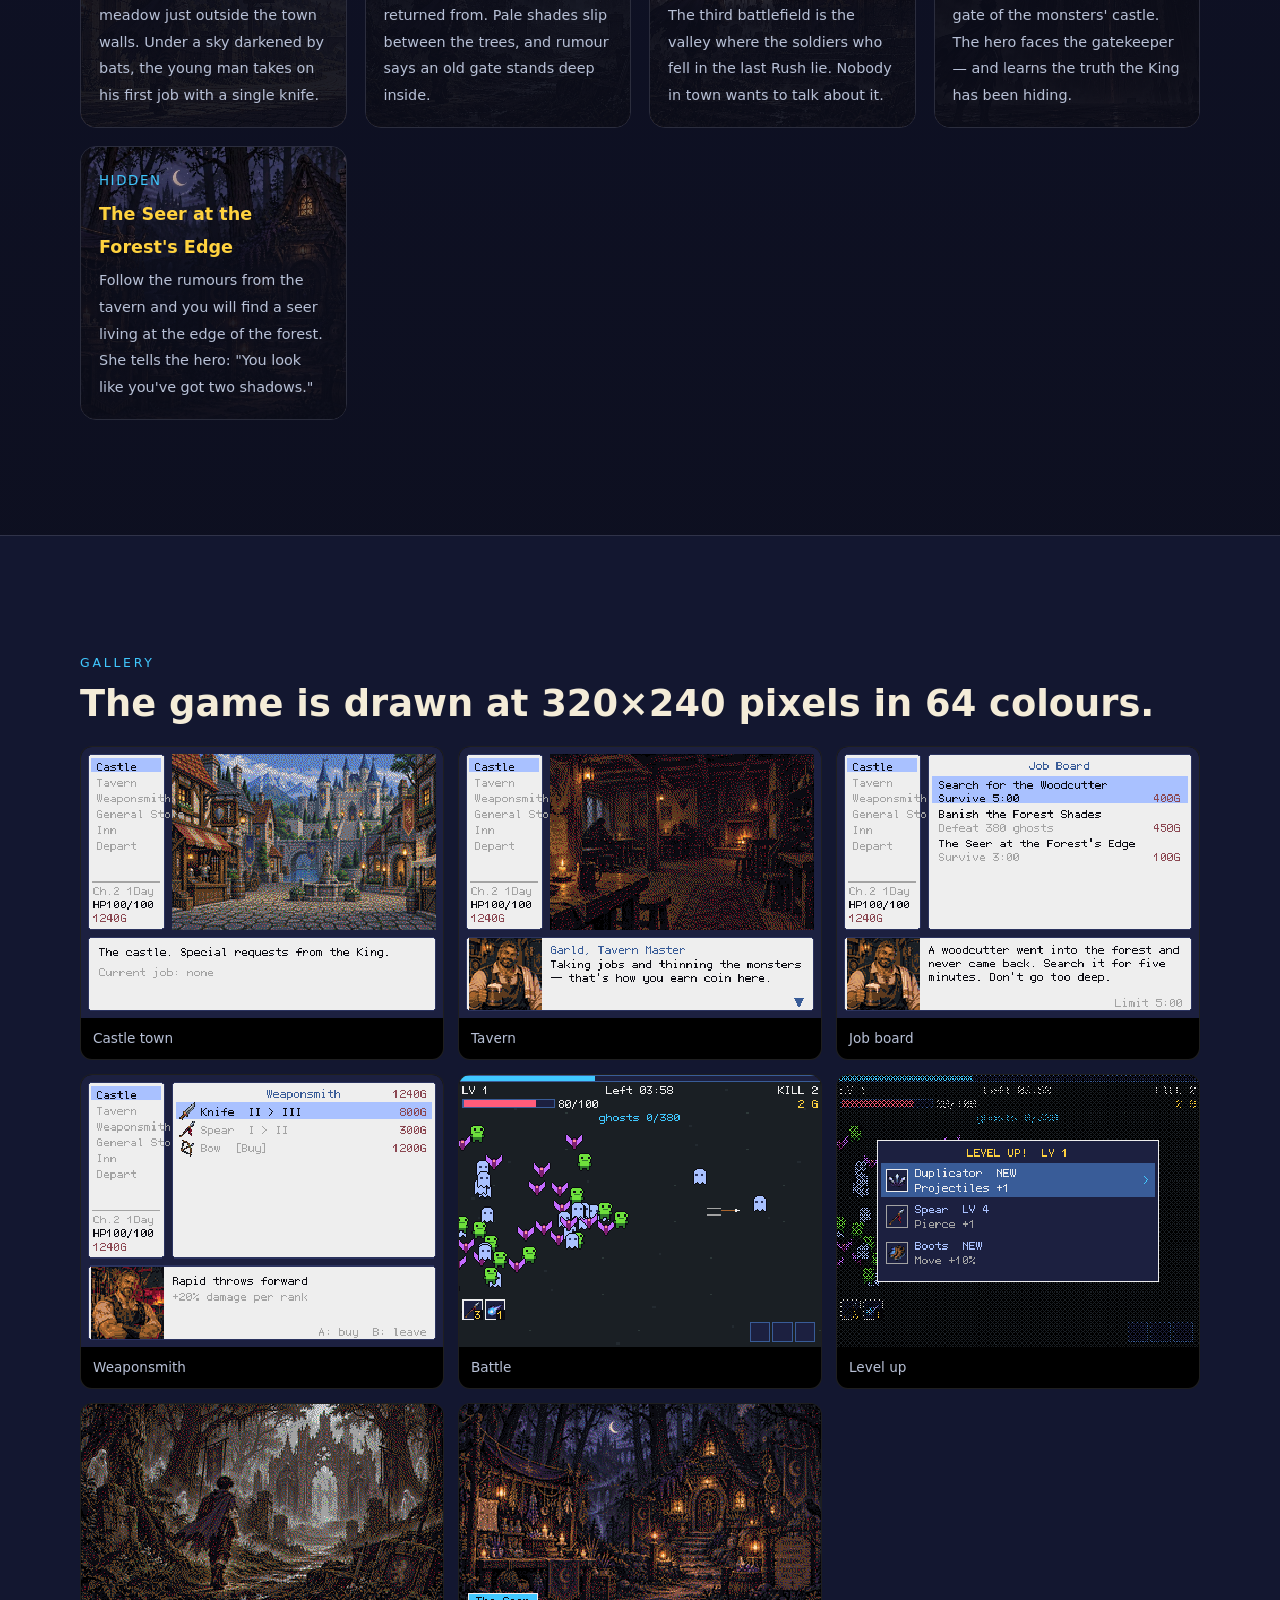
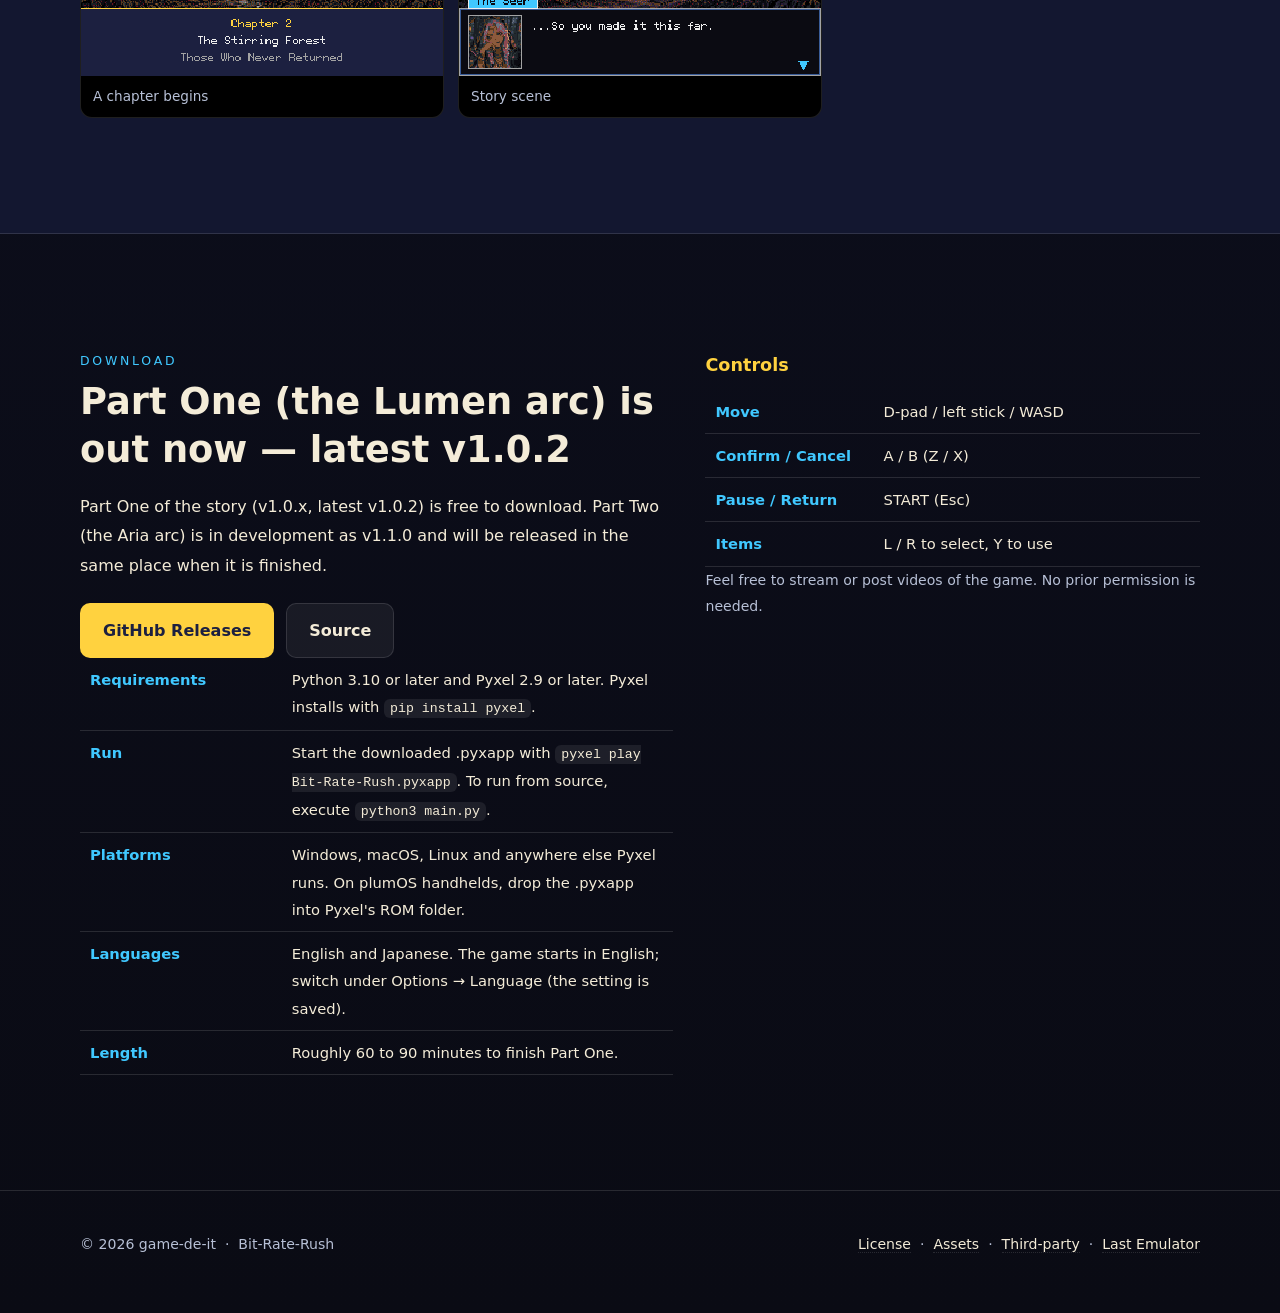
==== commit 9a3cc916: "Download: 最新版を v1.0.2 に Co-Authored-By: Claude Opus 5 <noreply@anthropic.com>" ====
--- a/index.en.html
+++ b/index.en.html
@@ -164,8 +164,8 @@
         <div class="section-inner download-grid">
           <div>
             <p class="section-label">Download</p>
-            <h2>Part One (the Lumen arc) is out now — latest v1.0.1</h2>
-            <p>Part One of the story (v1.0.x, latest v1.0.1) is free to download. Part Two (the Aria arc) is in development as v1.1.0 and will be released in the same place when it is finished.</p>
+            <h2>Part One (the Lumen arc) is out now — latest v1.0.2</h2>
+            <p>Part One of the story (v1.0.x, latest v1.0.2) is free to download. Part Two (the Aria arc) is in development as v1.1.0 and will be released in the same place when it is finished.</p>
             <div class="hero-actions">
               <a class="button primary" href="https://github.com/game-de-it/Bit-Rate-Rush/releases">GitHub Releases</a>
               <a class="button secondary" href="https://github.com/game-de-it/Bit-Rate-Rush">Source</a>
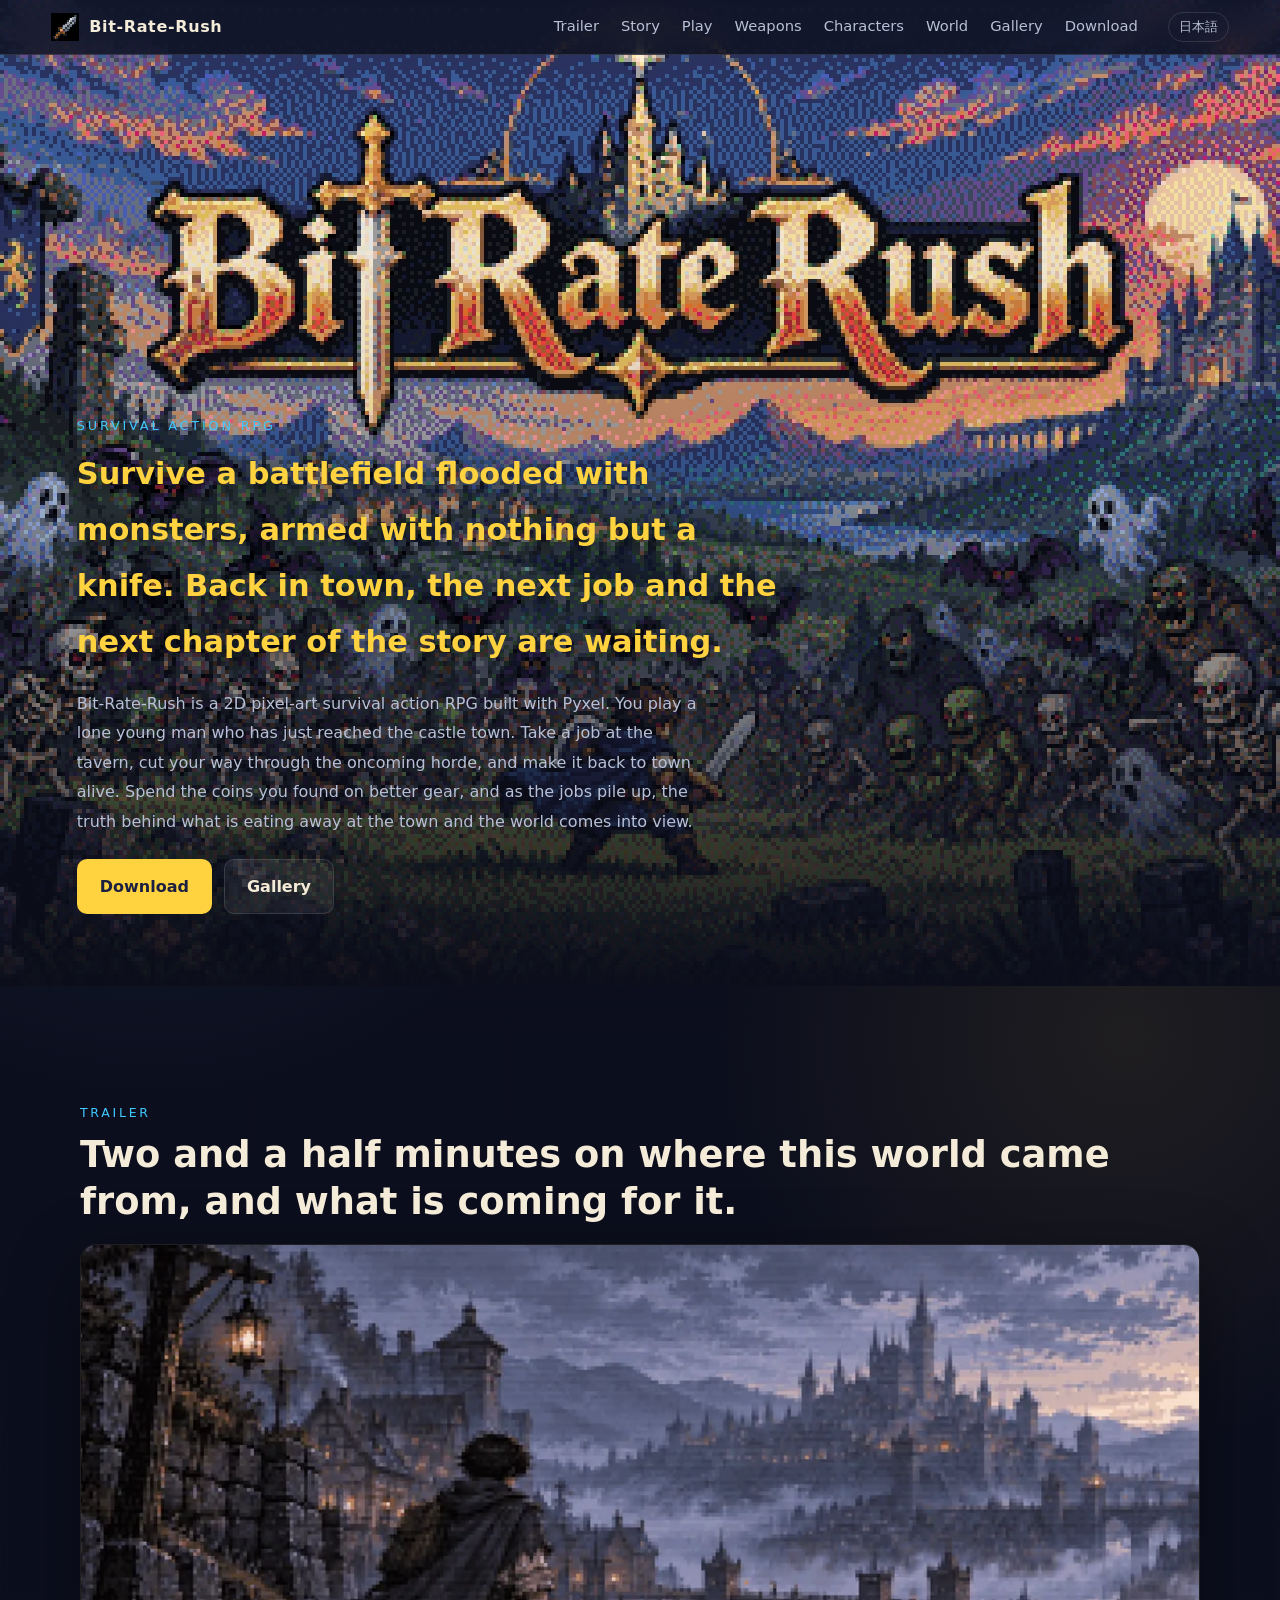
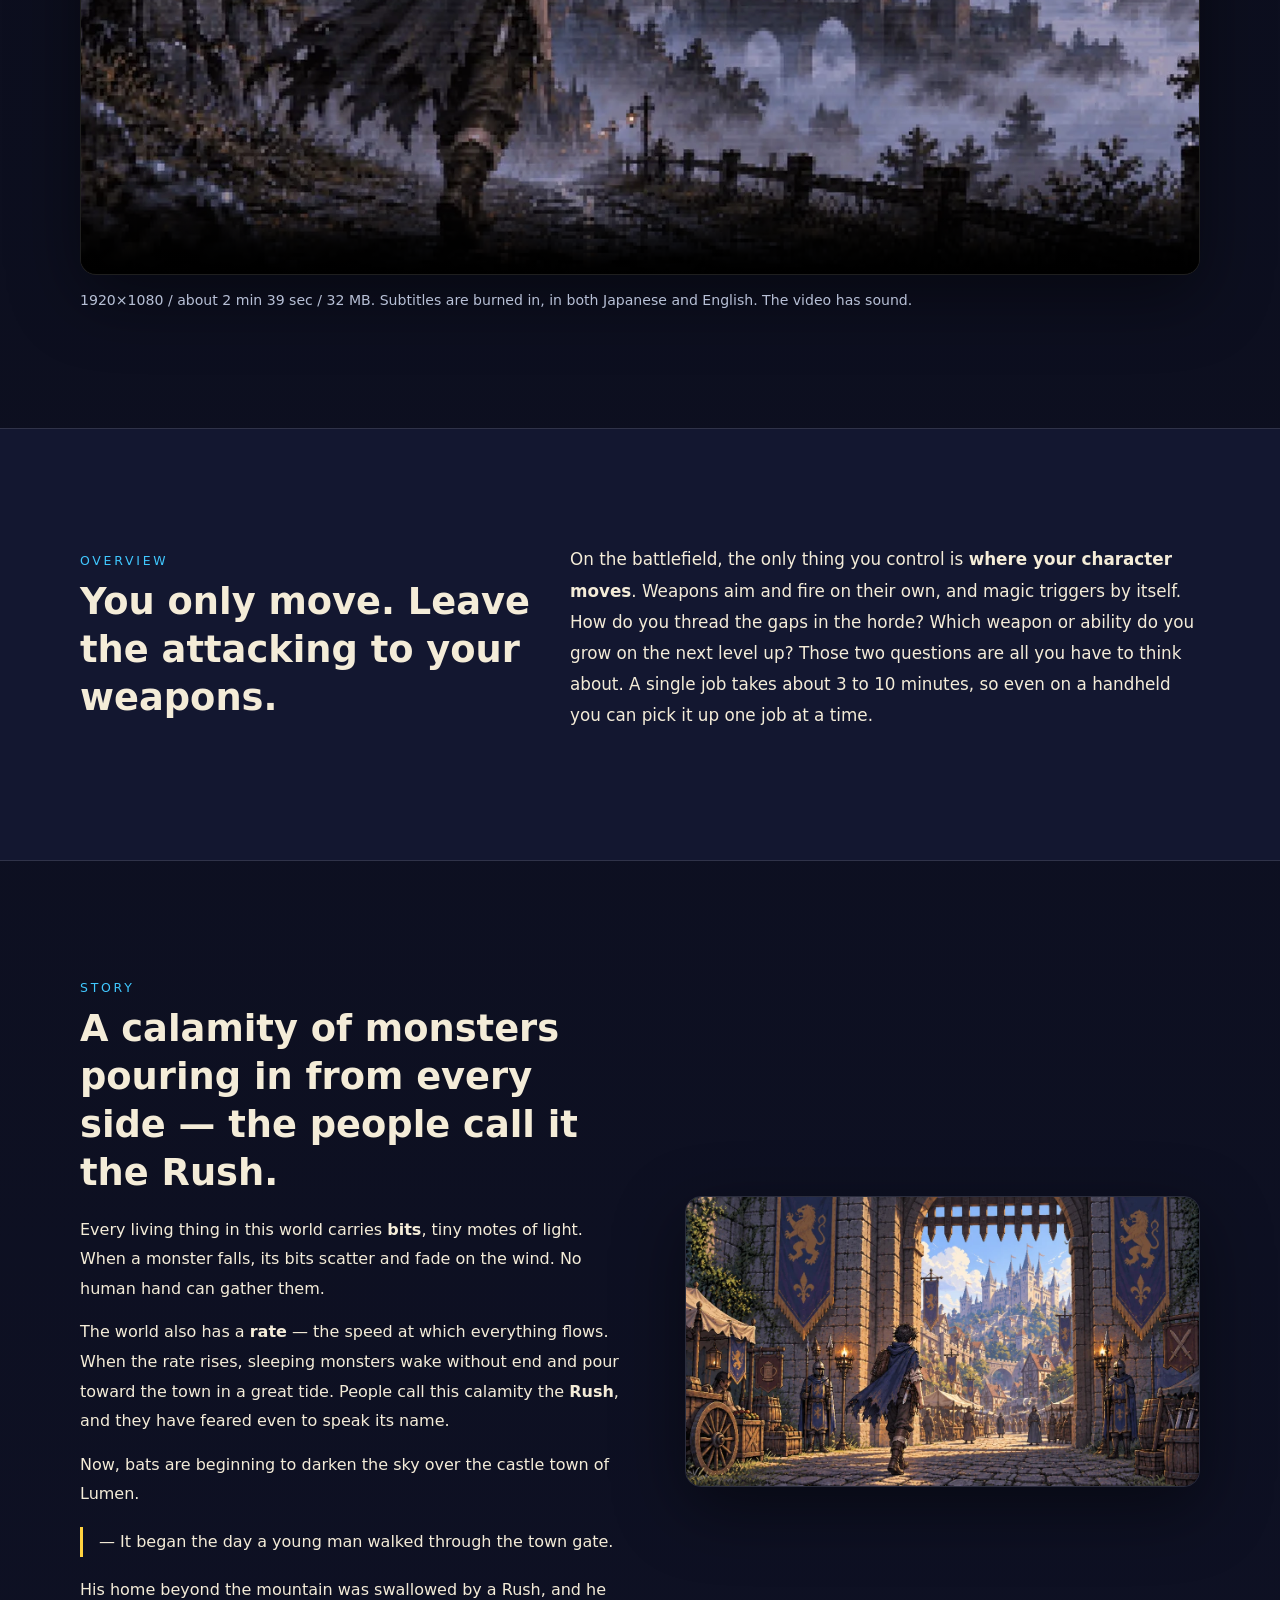
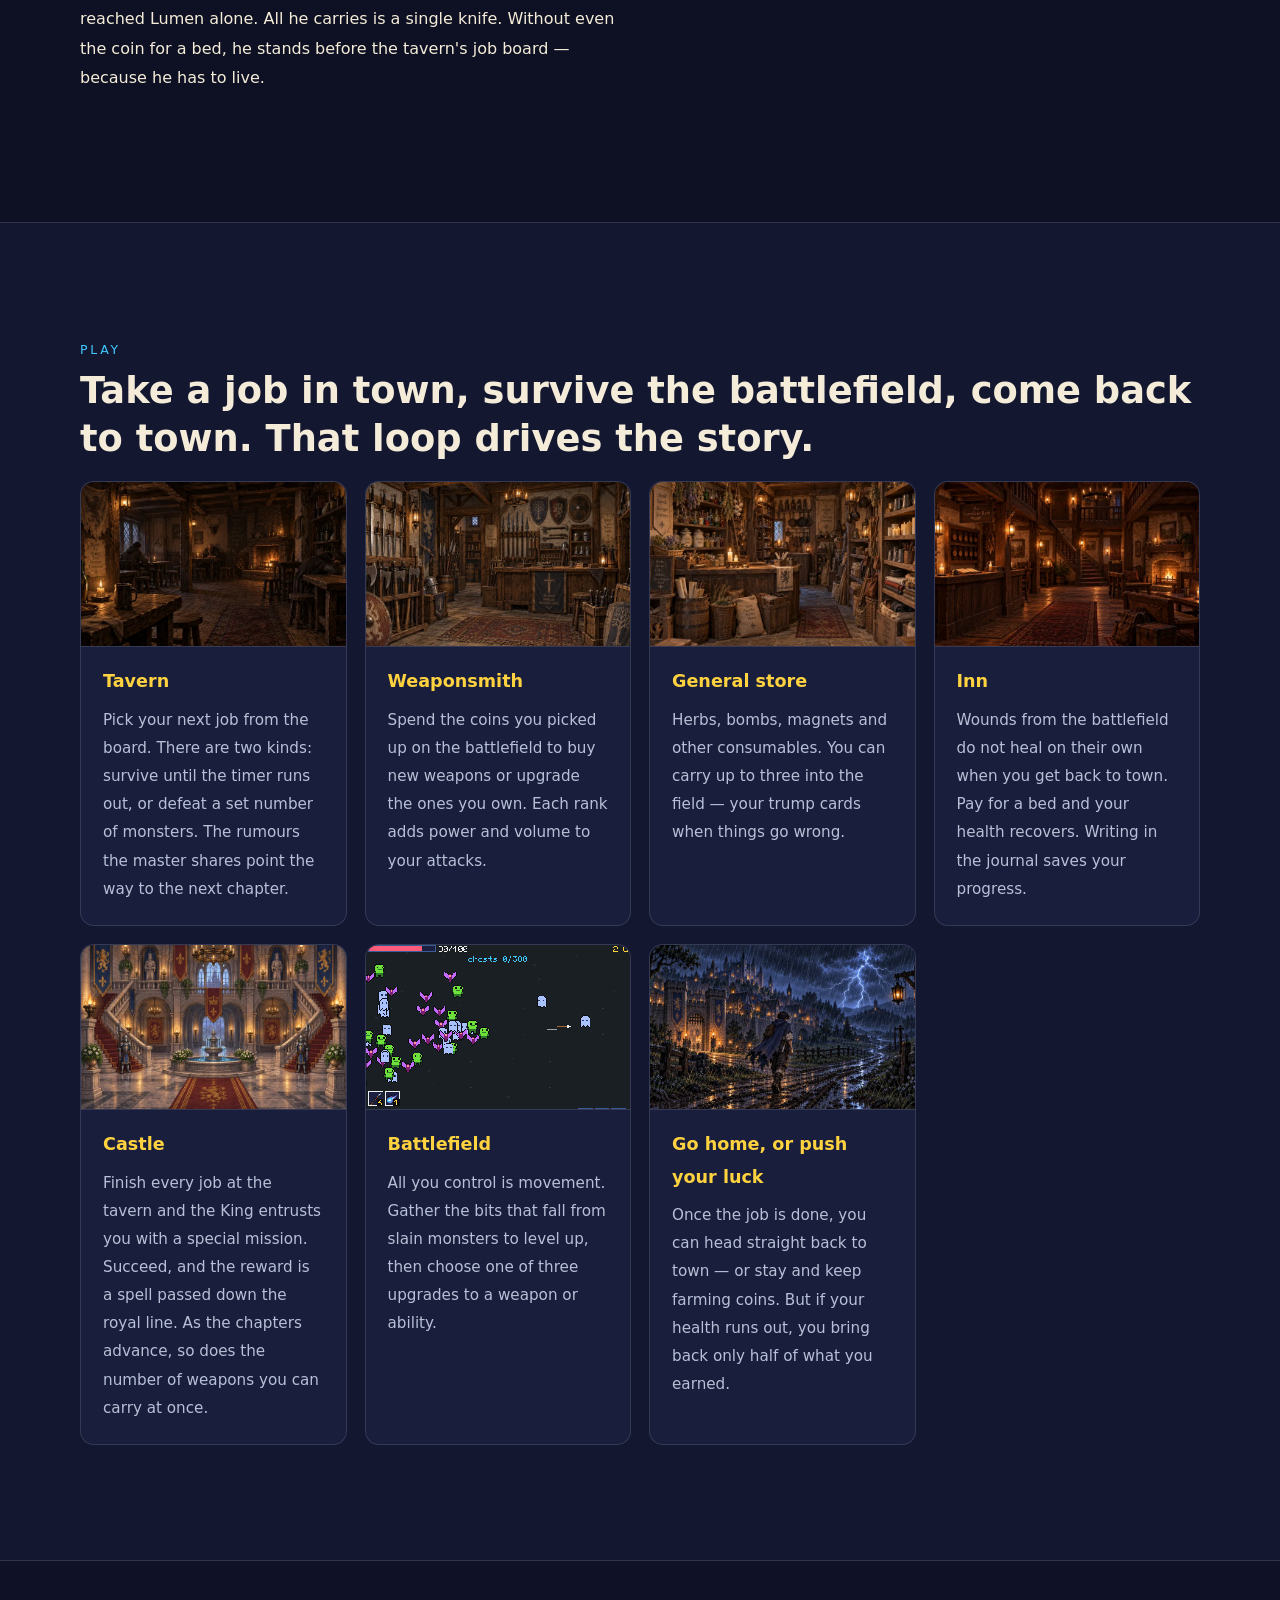
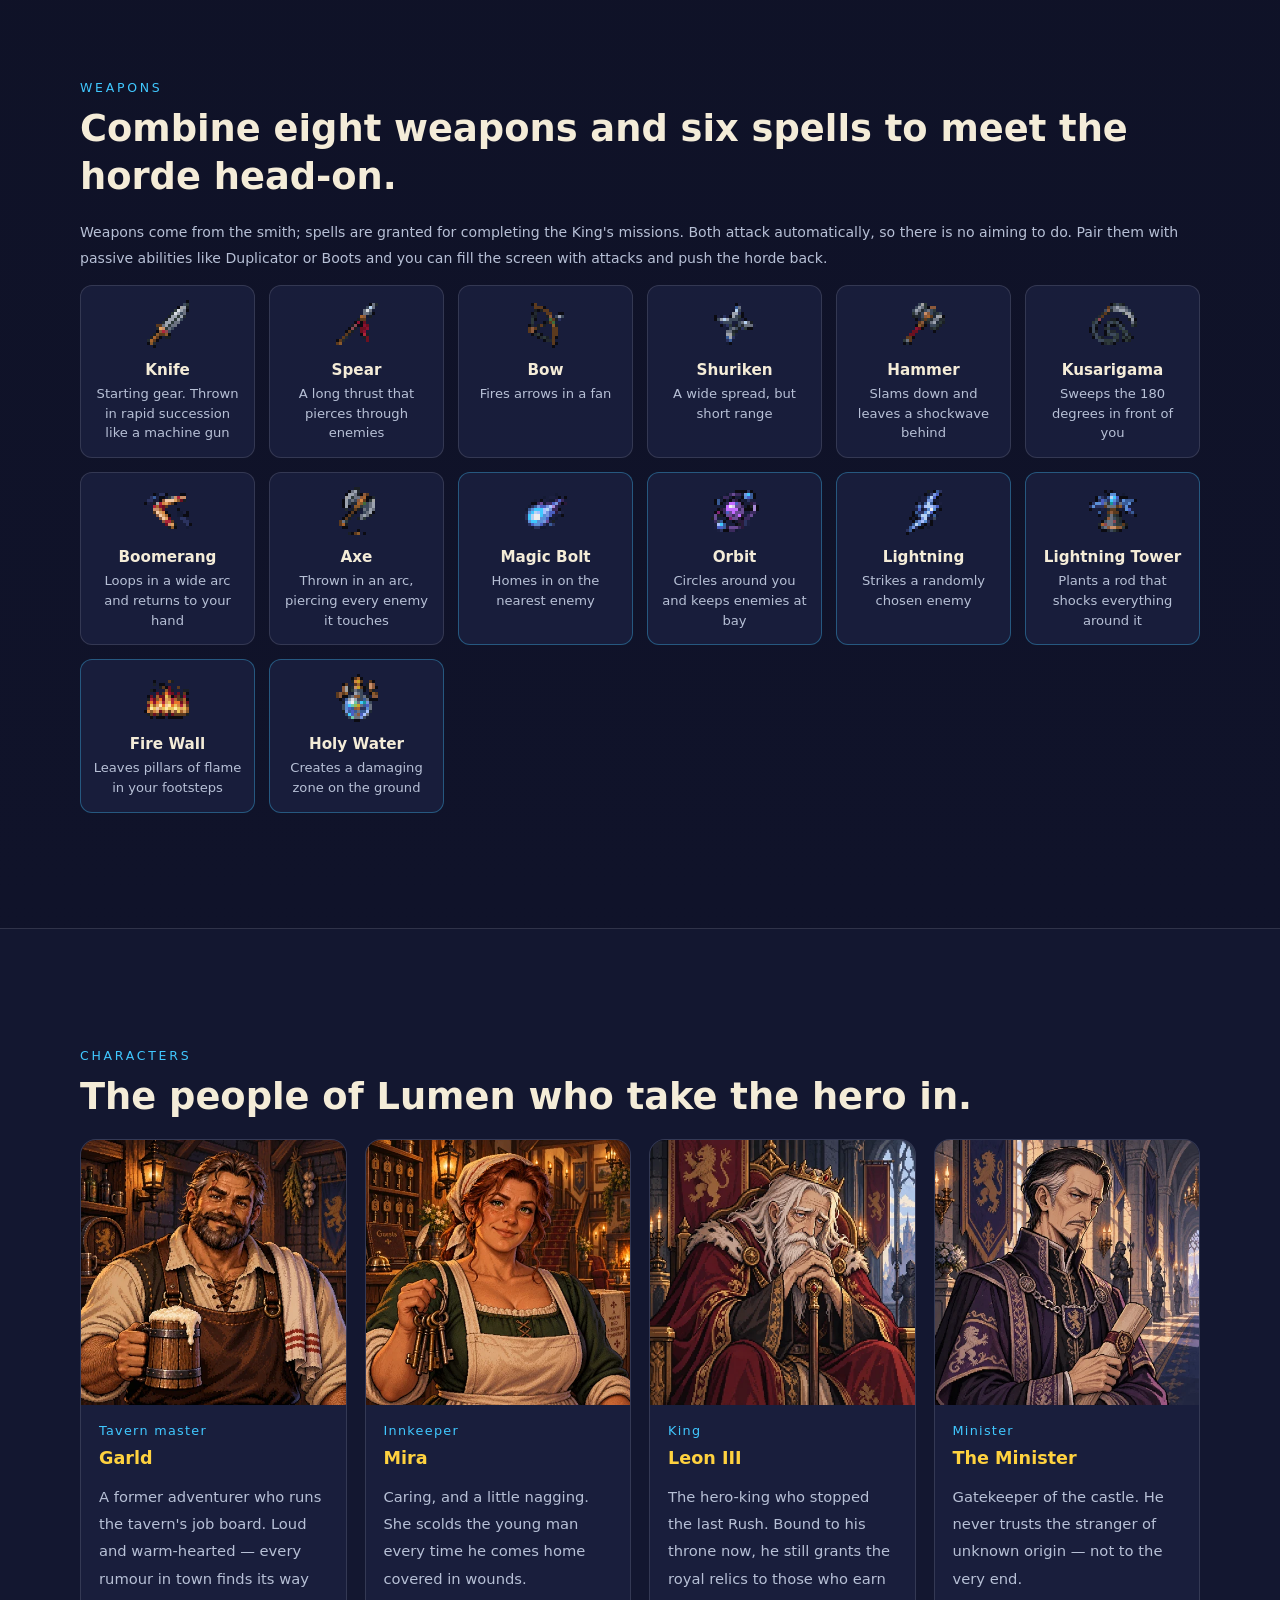
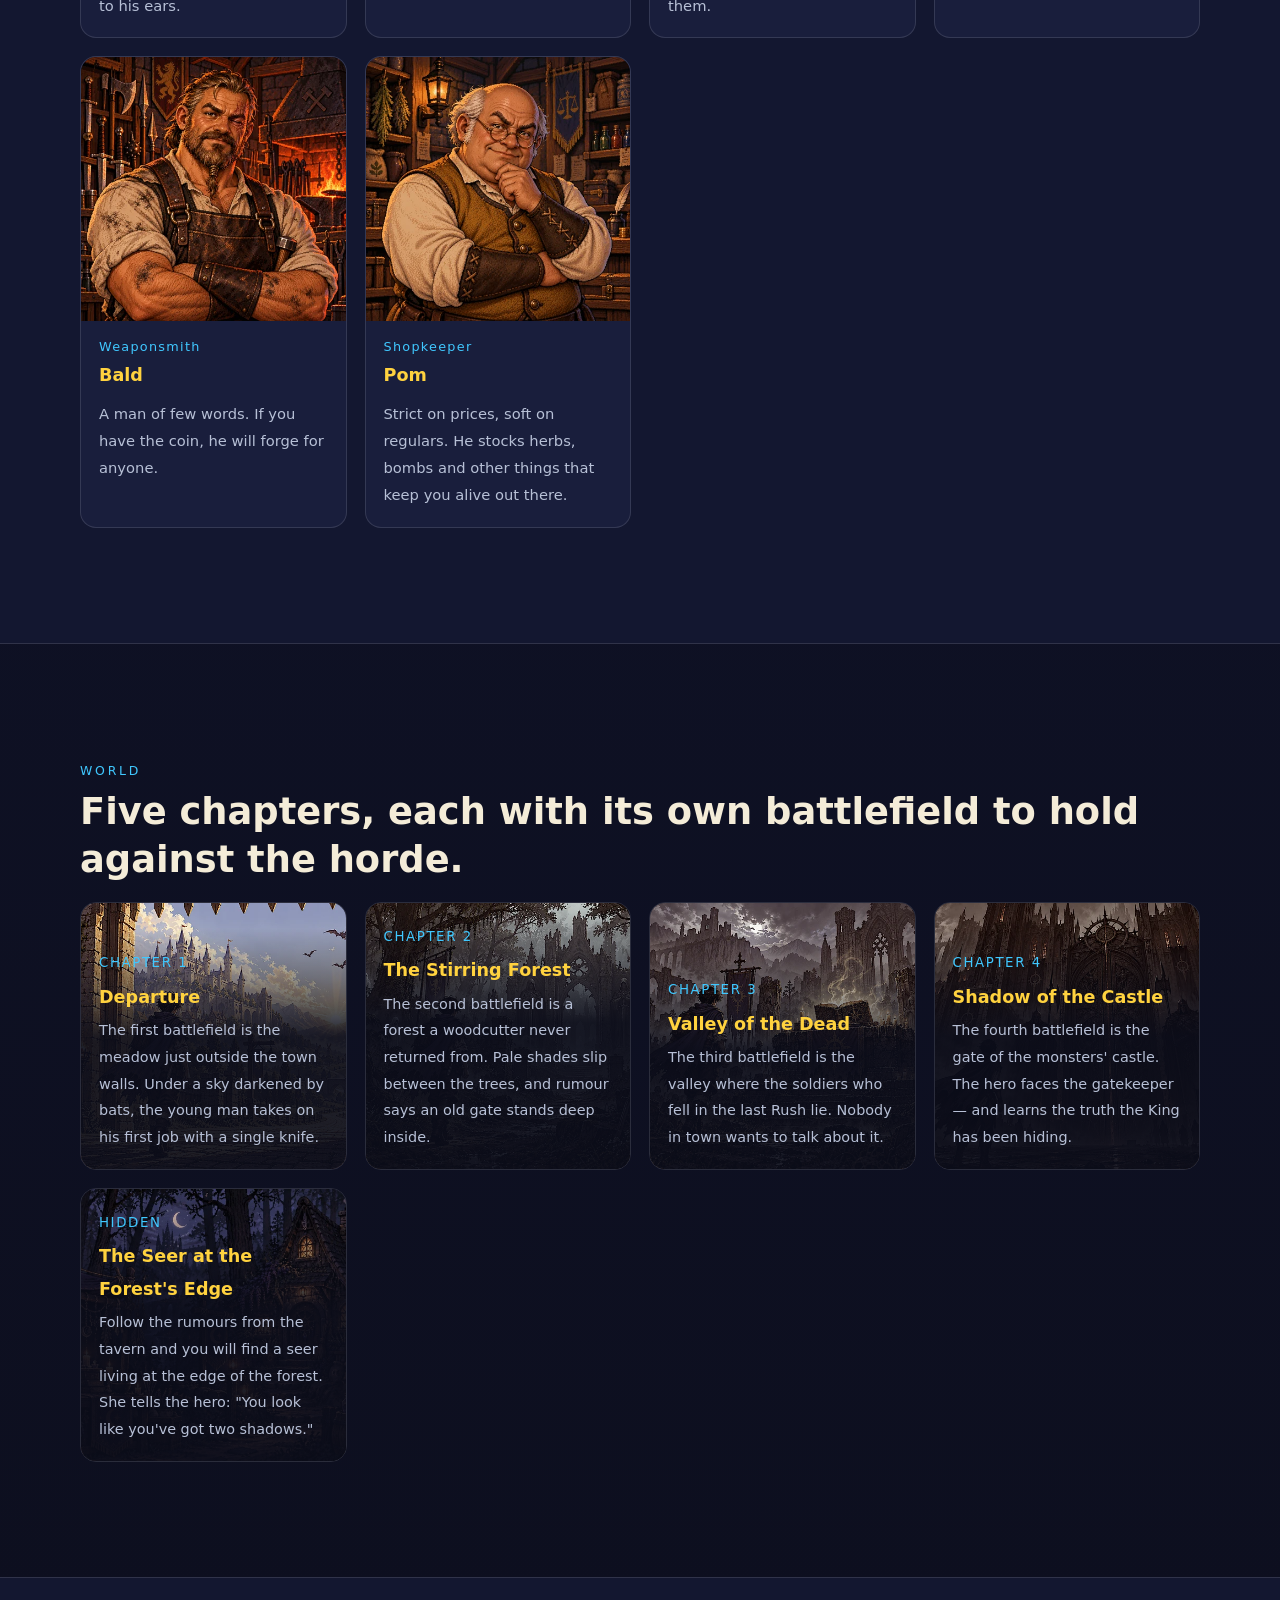
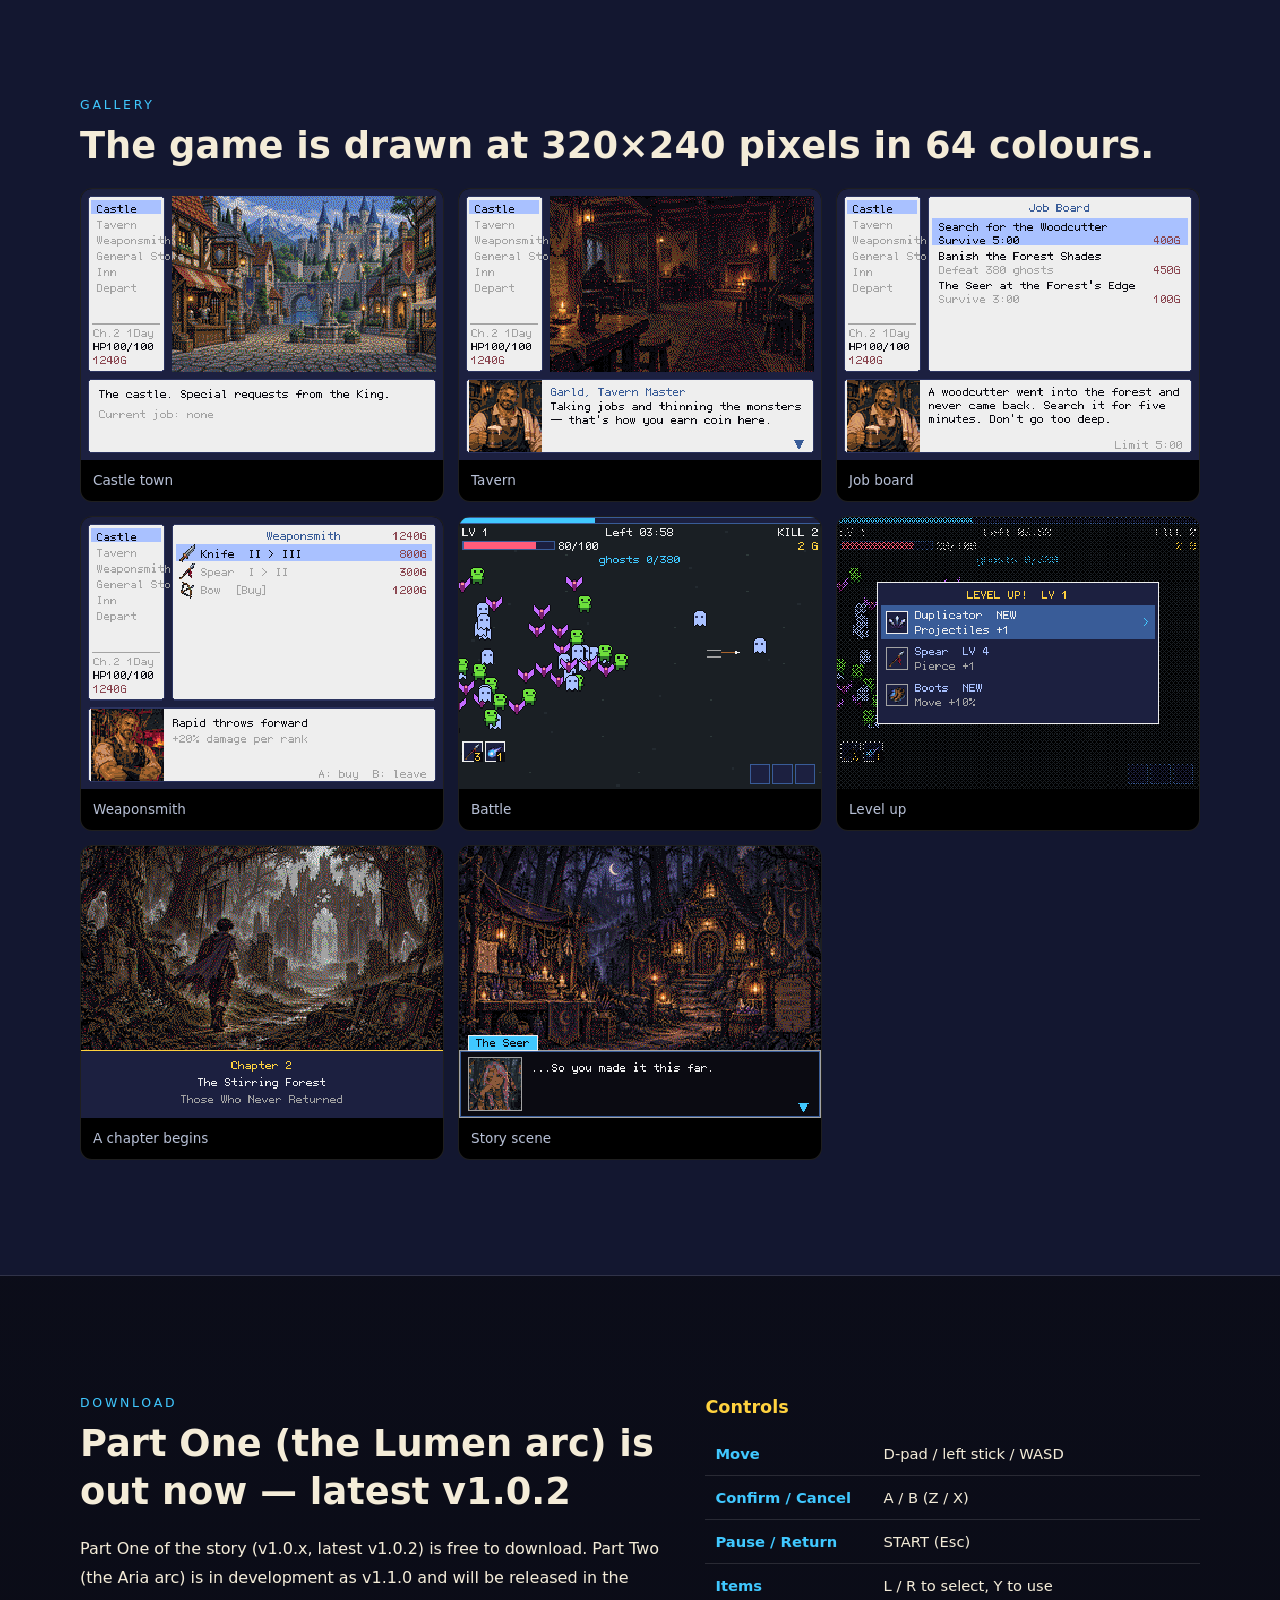
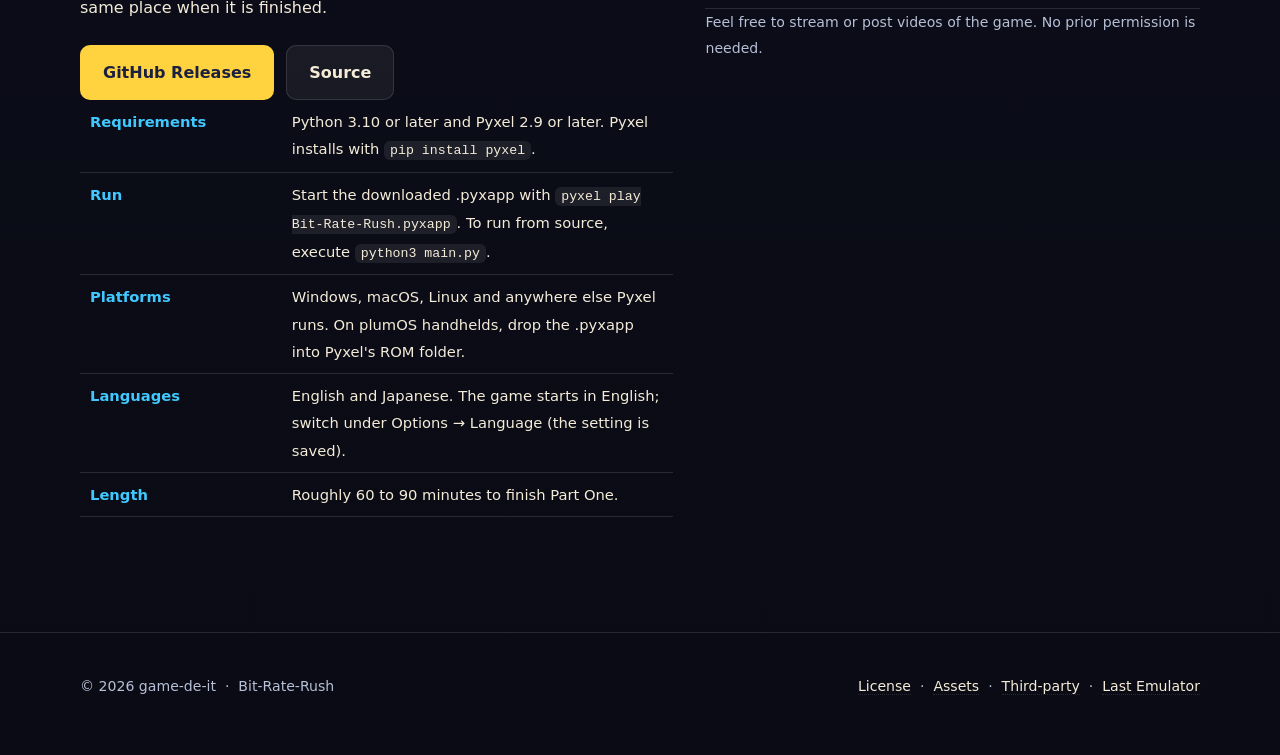
==== commit c5867113: "トレーラー動画を日本語・英語ページに掲載 Hero の直後に Trailer セクションを追加し、ナビにも項目を足した。 intro-band の交互配色は崩していない。  動画は元の 245MB (" ====
--- a/index.en.html
+++ b/index.en.html
@@ -17,6 +17,7 @@
     <header class="site-header">
       <a class="brand" href="#top"><img class="pixel" src="assets/images/icon.png" alt=""><span>Bit-Rate-Rush</span></a>
       <nav class="site-nav">
+        <a href="#trailer">Trailer</a>
         <a href="#story">Story</a>
         <a href="#play">Play</a>
         <a href="#weapons">Weapons</a>
@@ -45,6 +46,21 @@
             <a class="button primary" href="#download">Download</a>
             <a class="button secondary" href="#gallery">Gallery</a>
           </div>
+        </div>
+      </section>
+
+      <section id="trailer" class="section">
+        <div class="section-inner">
+          <p class="section-label">Trailer</p>
+          <h2>Two and a half minutes on where this world came from, and what is coming for it.</h2>
+          <div class="trailer">
+            <video controls preload="none" playsinline width="1920" height="1080"
+                   poster="assets/video/trailer-poster.webp">
+              <source src="assets/video/brr-trailer-1080p.mp4" type="video/mp4">
+              <p>Your browser cannot play this video. You can <a href="assets/video/brr-trailer-1080p.mp4">open the MP4 directly</a> instead.</p>
+            </video>
+          </div>
+          <p class="note">1920×1080 / about 2 min 39 sec / 32 MB. Subtitles are burned in, in both Japanese and English. The video has sound.</p>
         </div>
       </section>
 
--- a/styles.css
+++ b/styles.css
@@ -106,6 +106,11 @@
 .world-body h3 { margin: 4px 0; }
 .world-body p { margin: 0; color: var(--muted); font-size: 0.9rem; }
 
+/* trailer */
+.trailer { border-radius: 16px; overflow: hidden; border: 1px solid var(--line); background: #000; box-shadow: var(--shadow); }
+.trailer video { display: block; width: 100%; height: auto; aspect-ratio: 16 / 9; background: #000; }
+#trailer .note { margin: 12px 0 0; }
+
 /* gallery */
 .gallery { display: grid; grid-template-columns: repeat(auto-fit, minmax(300px, 1fr)); gap: 14px; }
 .gallery figure { margin: 0; border-radius: 12px; overflow: hidden; border: 1px solid var(--line); background: #000; }
